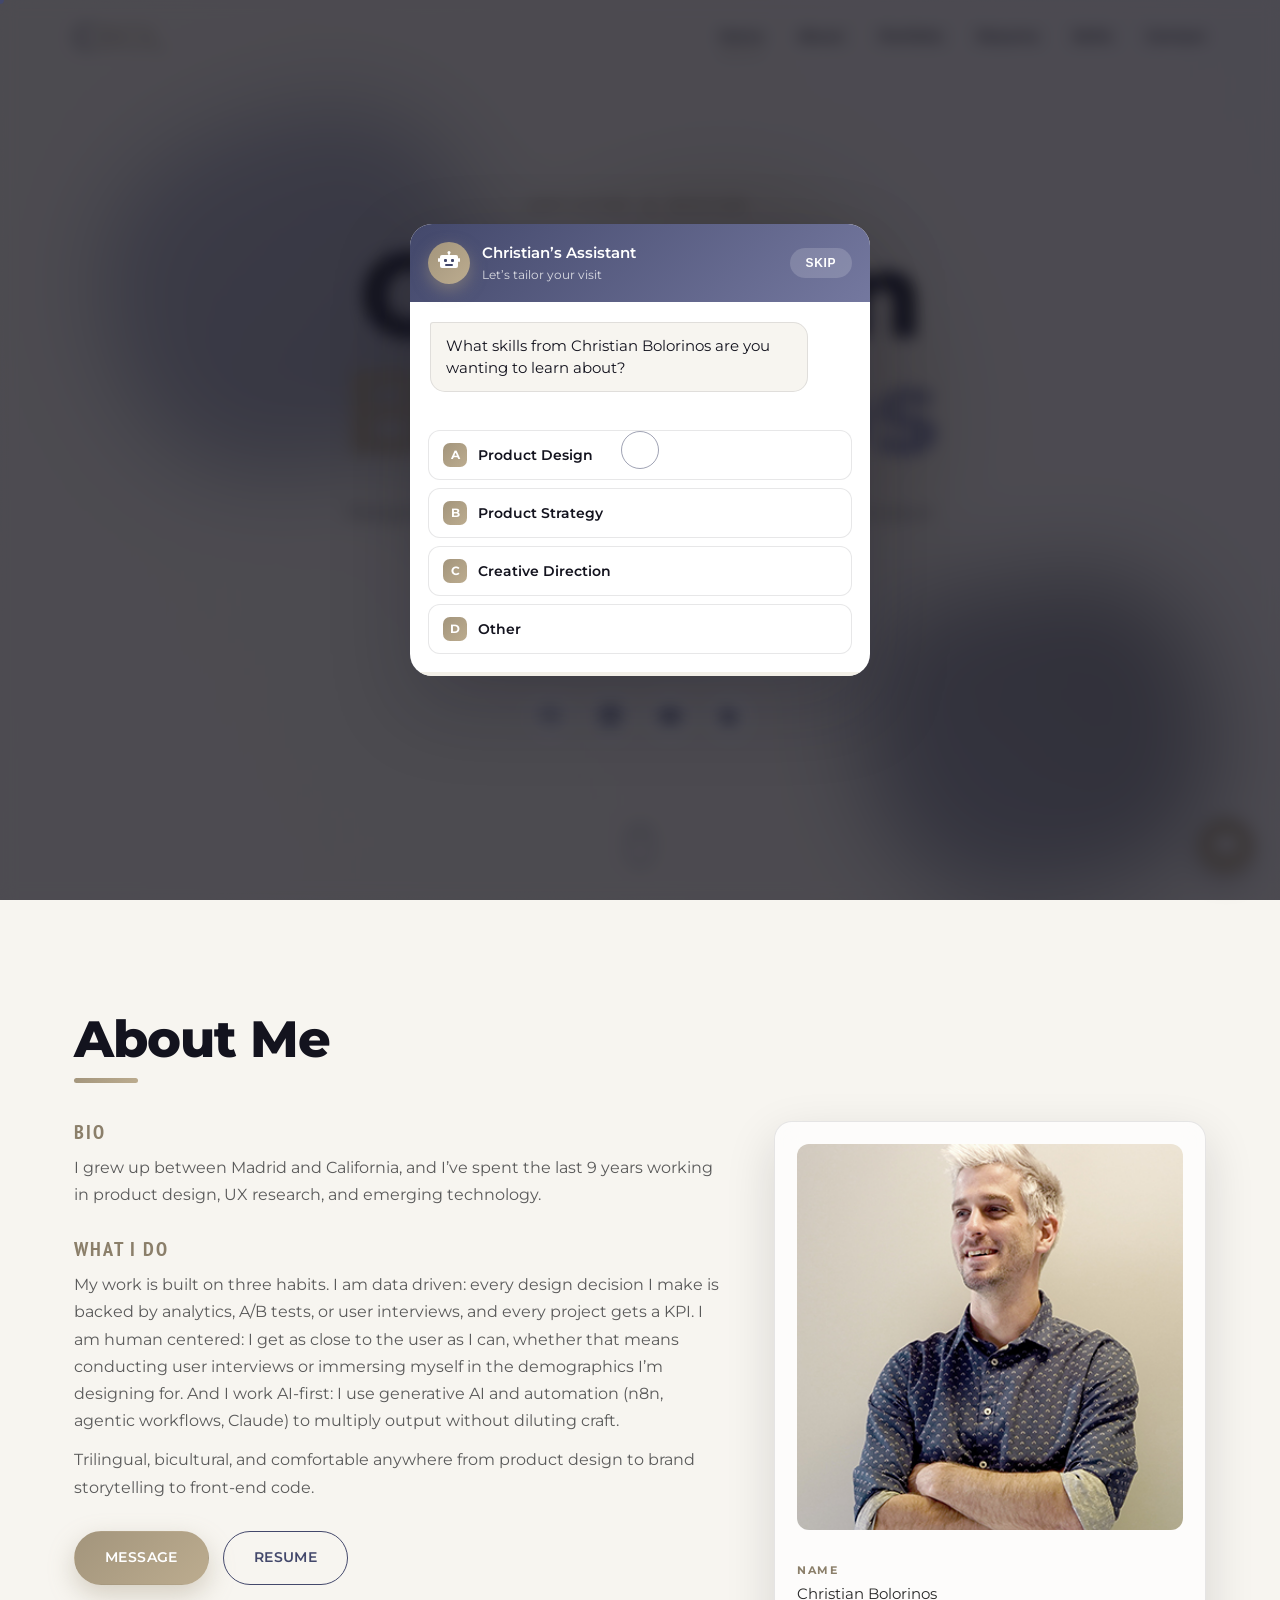
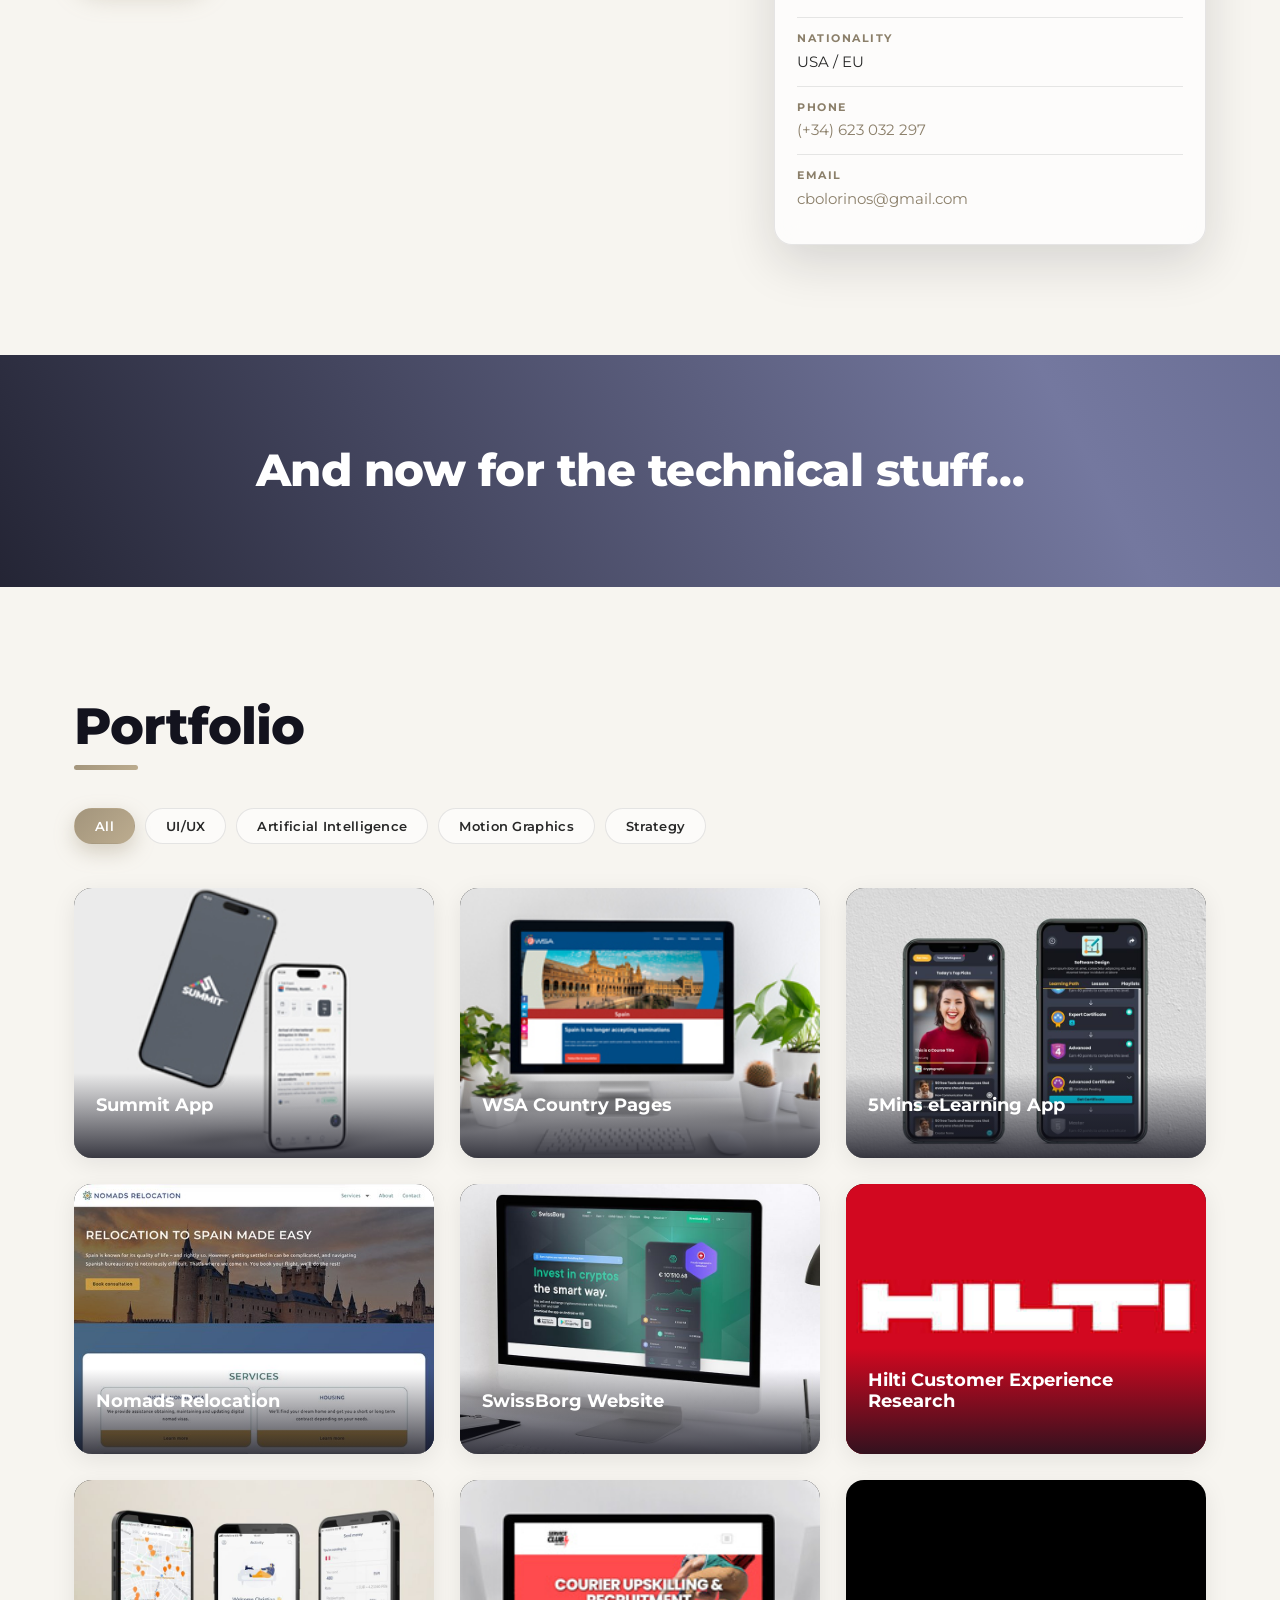
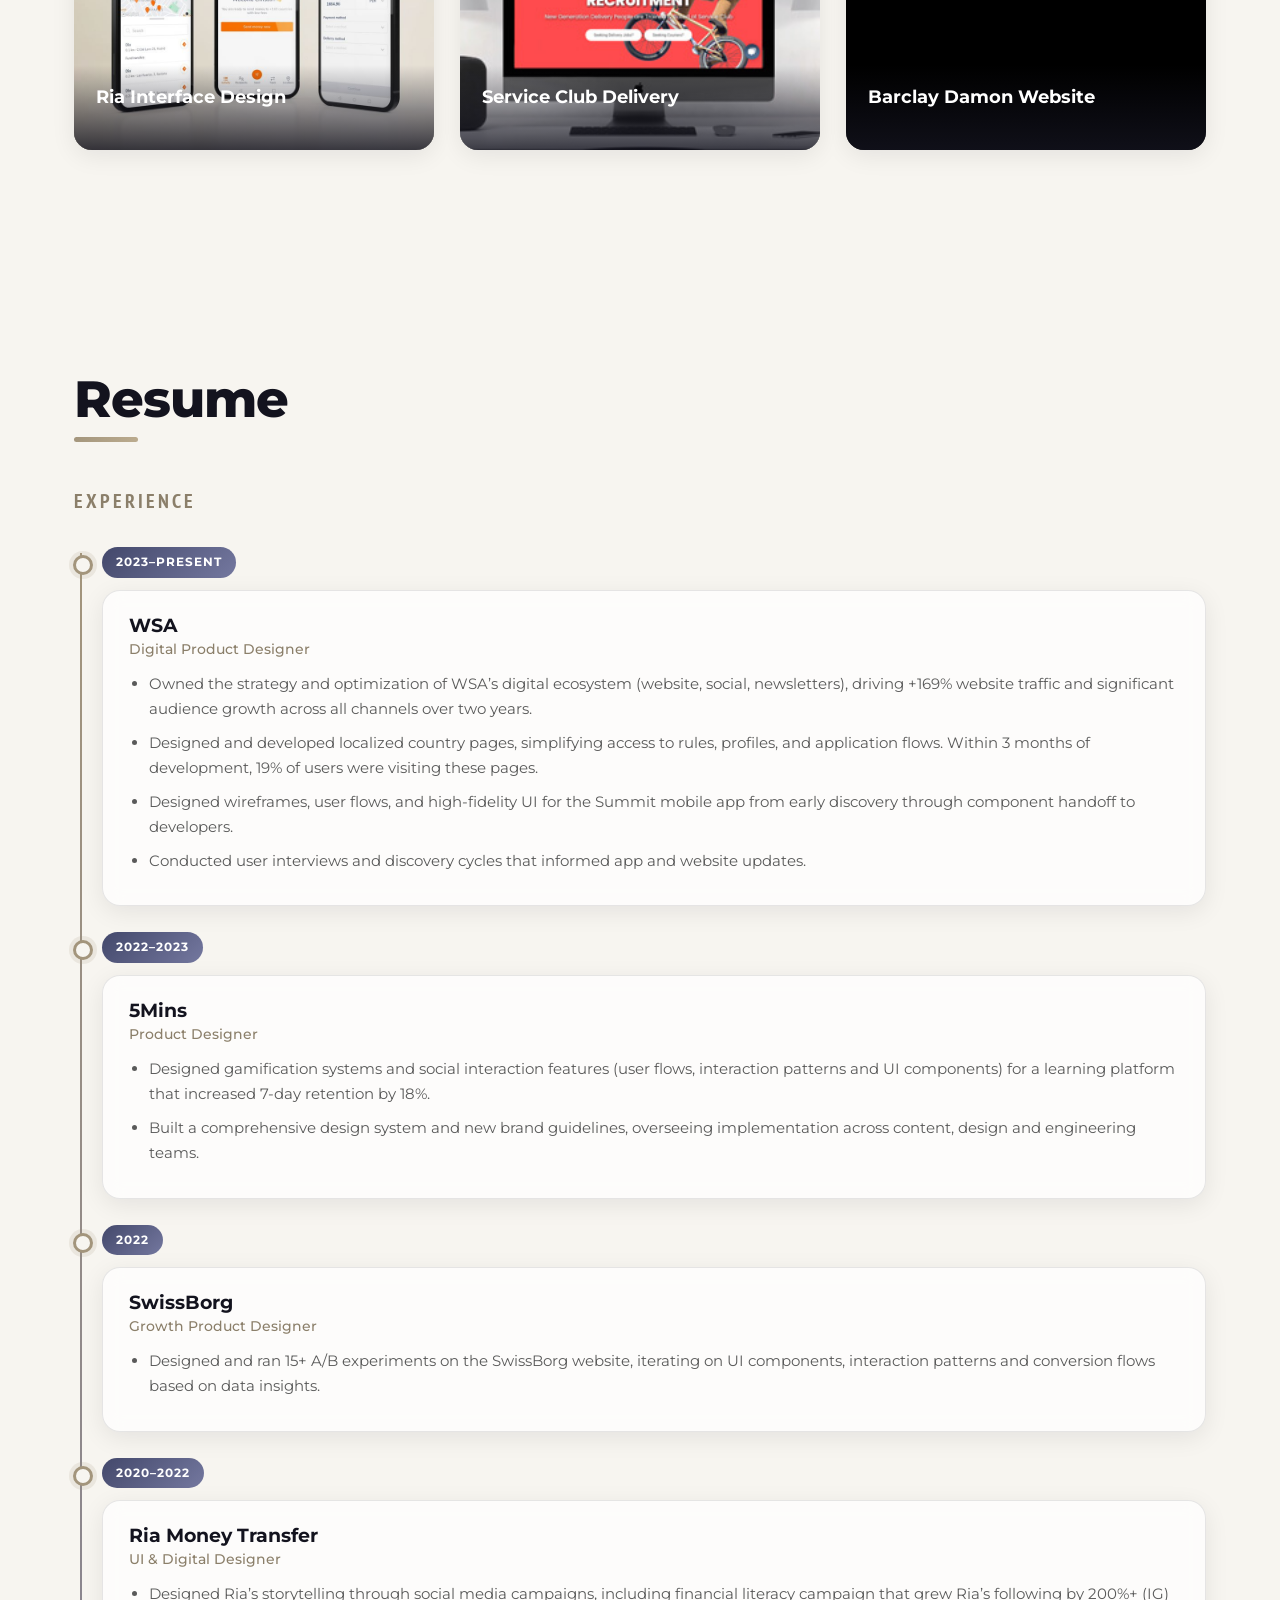
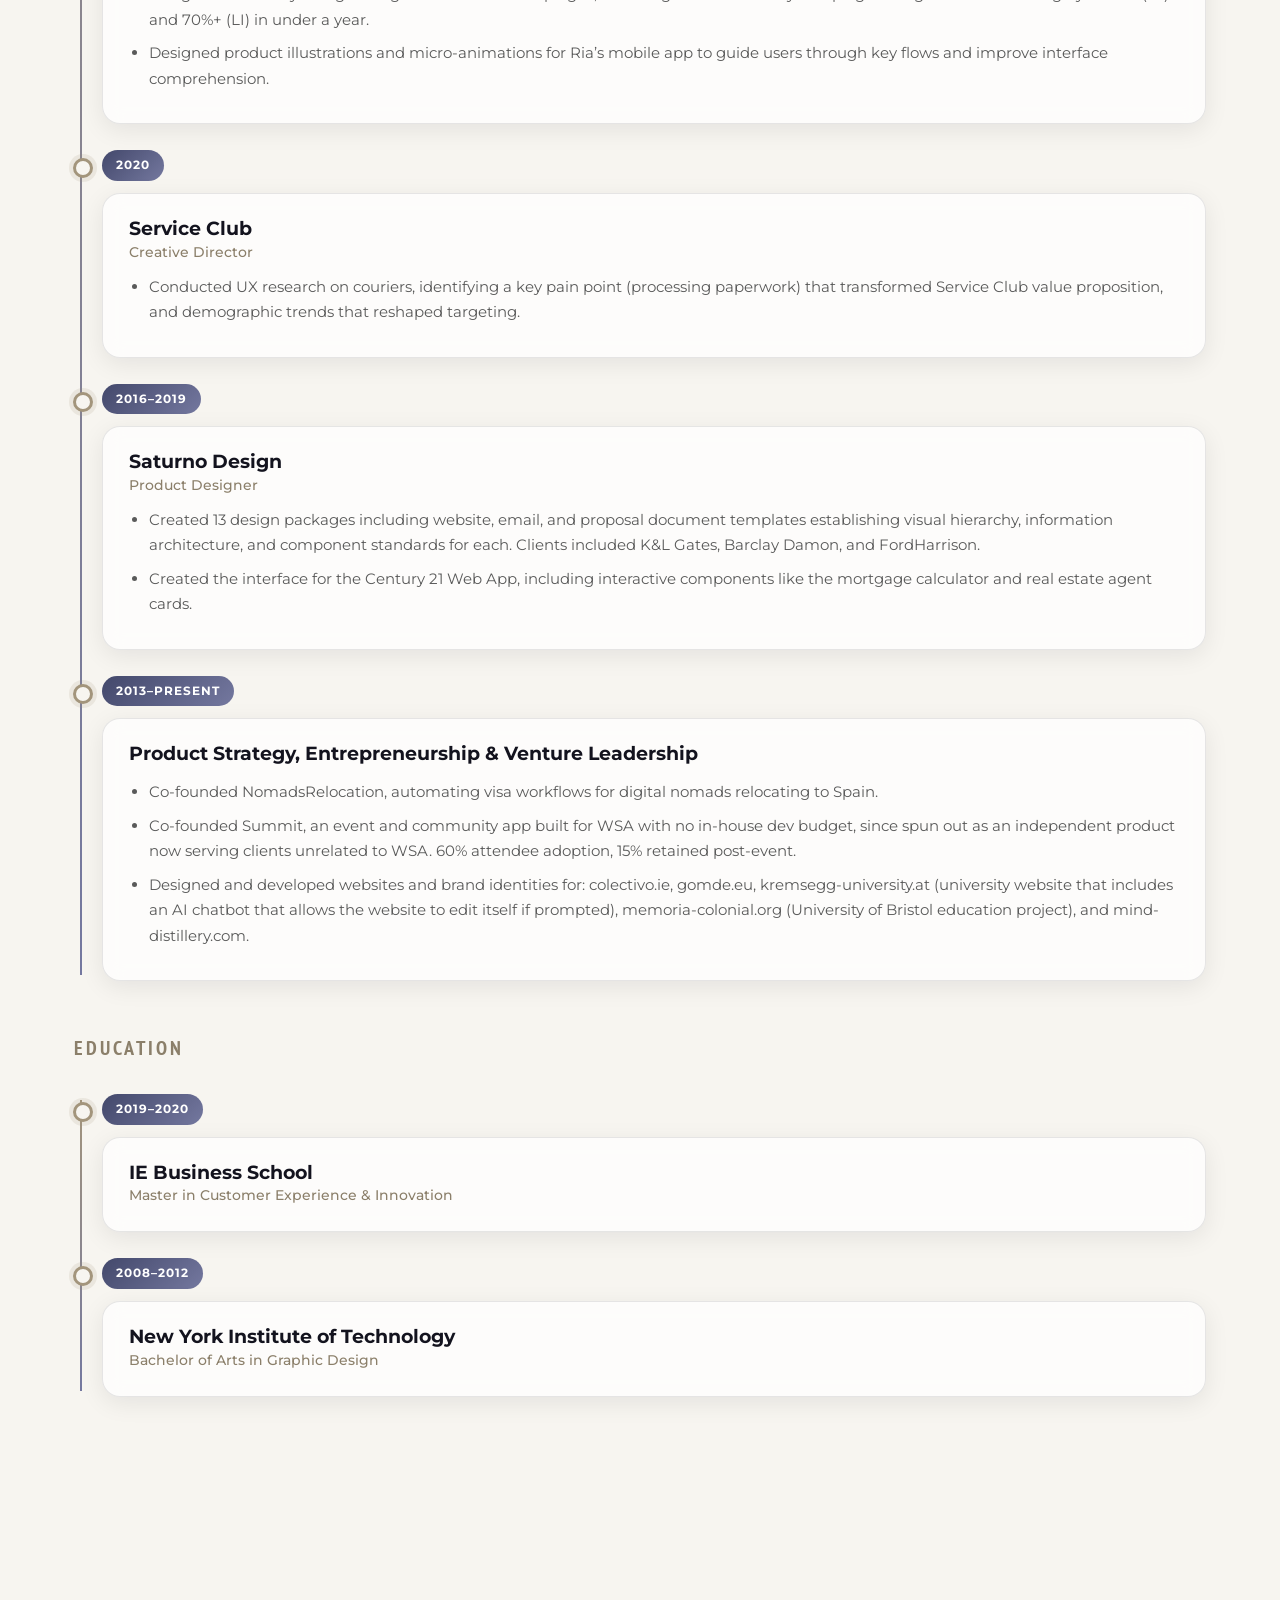
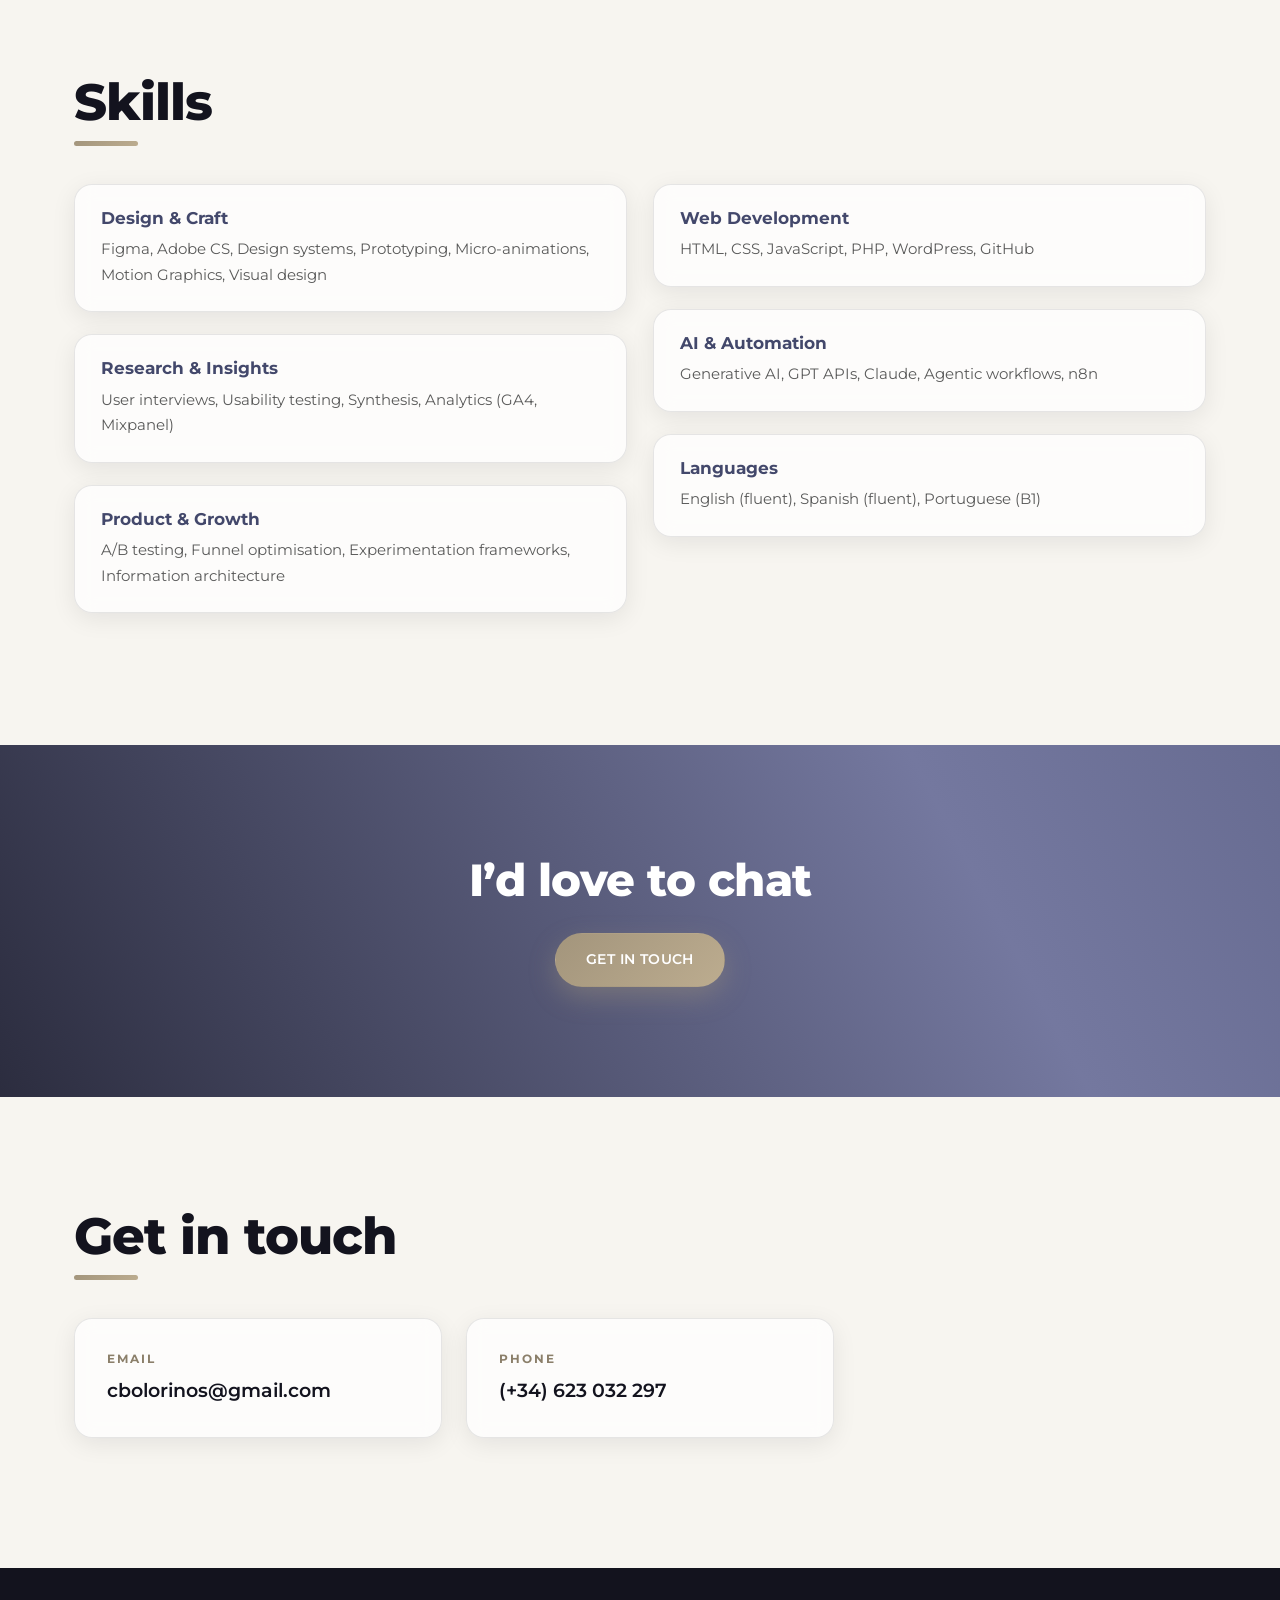
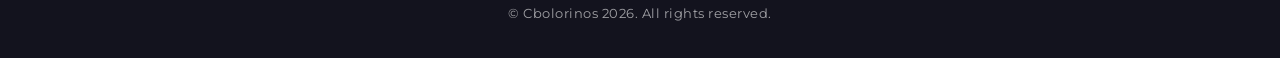
==== index.html @ 583da8e6 "Portfolio site: consolidated source" ====
<!DOCTYPE html>
<html lang="en">
<head>
	<meta charset="utf-8">
	<meta name="viewport" content="width=device-width, initial-scale=1.0">
	<title>Christian Bolorinos</title>
	<meta name="description" content="Christian Bolorinos | Designer, Developer, Communicator">
	<meta name="keywords" content="Christian Bolorinos, cbolorinos, web design, graphic design, branding, product design, UX research, designer, developer, portfolio">
	<meta name="author" content="Christian Bolorinos">
	<meta name="theme-color" content="#13131e">

	<!-- Open Graph -->
	<meta property="og:type" content="website" />
	<meta property="og:title" content="Christian Bolorinos | Designer, Developer, Communicator" />
	<meta property="og:description" content="Product Design, Web Design, Motion Graphics, Branding, Front End Web Development, UX Research" />
	<meta property="og:image" content="https://cbolorinos.com/assets/images/og-image.jpg" />
	<meta property="og:image:width" content="1200" />
	<meta property="og:image:height" content="630" />

	<link rel="icon" type="image/png" href="favicon.png">
	<link href="assets/images/ico/apple-touch-icon-144-precomposed.png" rel="apple-touch-icon" sizes="144x144" />

	<!-- Fonts -->
	<link rel="preconnect" href="https://fonts.googleapis.com">
	<link rel="preconnect" href="https://fonts.gstatic.com" crossorigin>
	<link href="https://fonts.googleapis.com/css2?family=Montserrat:wght@400;500;600;700;800&family=PT+Sans+Narrow:wght@400;700&display=swap" rel="stylesheet">

	<link rel="stylesheet" href="assets/css/style.css?v=6">
</head>
<body>

	<!-- Scroll progress -->
	<div class="scroll-progress" id="scrollProgress"><i></i></div>

	<!-- Onboarding chatbot -->
	<div class="onboarding" id="onboarding" role="dialog" aria-modal="true" aria-label="Personalize this site" aria-hidden="true">
		<div class="onboarding__overlay"></div>
		<div class="onboarding__card">
			<div class="onboarding__head">
				<span class="onboarding__avatar">
					<svg viewBox="0 0 24 24" fill="#fff"><g><rect x="11" y="1" width="2" height="3" rx="1"/><circle cx="12" cy="1.5" r="1.5"/></g><g><rect x="3" y="4" width="18" height="13" rx="2"/><rect x="7" y="8" width="3" height="3" rx="1" fill="#43486b"/><rect x="14" y="8" width="3" height="3" rx="1" fill="#43486b"/><rect x="8" y="13" width="8" height="2" rx="1" fill="#43486b"/><rect x="1" y="7" width="2" height="4" rx="1"/><rect x="21" y="7" width="2" height="4" rx="1"/></g></svg>
				</span>
				<div class="onboarding__title">
					<div class="name">Christian&rsquo;s Assistant</div>
					<div class="status">Let&rsquo;s tailor your visit</div>
				</div>
				<button class="onboarding__skip" id="obSkip">Skip</button>
			</div>
			<div class="onboarding__body" id="obBody"></div>
			<div class="onboarding__options" id="obOptions"></div>
			<div class="onboarding__progress"><i id="obProgress"></i></div>
		</div>
	</div>

	<!-- Preloader -->
	<div class="preloader" id="preloader">
		<div class="preloader__mark">
			<span>C</span><span>B</span>
		</div>
		<div class="preloader__bar"><i></i></div>
	</div>

	<!-- Custom cursor -->
	<div class="cursor" id="cursorDot"></div>
	<div class="cursor-ring" id="cursorRing"></div>

	<!-- Animated background -->
	<div class="bg-canvas" aria-hidden="true">
		<div class="bg-gradient"></div>
		<svg class="bg-svg" viewBox="0 0 1200 900" preserveAspectRatio="xMidYMid slice" xmlns="http://www.w3.org/2000/svg">
			<defs>
				<linearGradient id="blobA" x1="0" y1="0" x2="1" y2="1">
					<stop offset="0%" stop-color="#a3957c"/>
					<stop offset="100%" stop-color="#bcac8f"/>
				</linearGradient>
				<linearGradient id="blobB" x1="0" y1="0" x2="1" y2="1">
					<stop offset="0%" stop-color="#74789f"/>
					<stop offset="100%" stop-color="#43486b"/>
				</linearGradient>
				<linearGradient id="blobC" x1="0" y1="1" x2="1" y2="0">
					<stop offset="0%" stop-color="#43486b"/>
					<stop offset="100%" stop-color="#13131e"/>
				</linearGradient>
			</defs>
			<path class="blob blob--a" fill="url(#blobA)" d="M600 250 Q760 200 820 360 Q880 520 700 580 Q520 640 430 500 Q340 360 480 300 Q540 280 600 250Z"/>
			<path class="blob blob--b" fill="url(#blobB)" d="M300 180 Q430 140 470 280 Q510 420 360 460 Q210 500 170 360 Q130 220 300 180Z"/>
			<path class="blob blob--c" fill="url(#blobC)" d="M900 560 Q1030 520 1060 650 Q1090 780 950 810 Q810 840 780 700 Q750 560 900 560Z"/>
		</svg>
		<div class="bg-grain"></div>
	</div>

	<!-- Navigation -->
	<header class="nav" id="nav">
		<div class="nav__inner">
			<a class="nav__brand" href="#home" data-cursor="link">
				<img src="assets/images/logo.png" alt="Christian Bolorinos" />
			</a>
			<nav class="nav__menu" id="navMenu">
				<a href="#home">Home</a>
				<a href="#about">About</a>
				<a href="#works">Portfolio</a>
				<a href="#resume">Resume</a>
				<a href="#skills">Skills</a>
				<a href="#contact">Contact</a>
			</nav>
			<button class="nav__toggle" id="navToggle" aria-label="Menu"><span></span><span></span><span></span></button>
		</div>
	</header>

	<!-- Hero -->
	<section class="hero" id="home">
		<div class="hero__content">
			<p class="hero__eyebrow reveal">Artistry &amp; Design</p>
			<h1 class="hero__title">
				<span class="reveal-word">Christian</span>
				<span class="reveal-word hero__title--accent">Bolorinos</span>
			</h1>
			<p class="hero__lede reveal">Designer, developer &amp; communicator working across product design, UX research and emerging technology.</p>
			<div class="hero__actions reveal">
				<a class="btn btn--solid magnetic" href="#contact" data-cursor="link">Get in Touch</a>
				<a class="btn btn--ghost magnetic" href="#works" data-cursor="link">View Work</a>
			</div>
			<div class="hero__social reveal">
				<a href="https://github.com/cbolorinos" target="_blank" rel="noopener" aria-label="GitHub" data-cursor="link">
					<svg viewBox="0 0 24 24"><path d="M12 .5A11.5 11.5 0 0 0 .5 12a11.5 11.5 0 0 0 7.86 10.92c.58.1.79-.25.79-.56v-2c-3.2.7-3.88-1.37-3.88-1.37-.53-1.34-1.29-1.7-1.29-1.7-1.05-.72.08-.7.08-.7 1.16.08 1.77 1.2 1.77 1.2 1.03 1.77 2.7 1.26 3.36.96.1-.75.4-1.26.73-1.55-2.55-.29-5.24-1.28-5.24-5.69 0-1.26.45-2.29 1.19-3.1-.12-.29-.52-1.46.11-3.05 0 0 .97-.31 3.18 1.18a11 11 0 0 1 5.8 0c2.2-1.49 3.17-1.18 3.17-1.18.63 1.59.23 2.76.11 3.05.74.81 1.19 1.84 1.19 3.1 0 4.42-2.69 5.39-5.25 5.68.41.36.78 1.06.78 2.14v3.17c0 .31.21.67.8.56A11.5 11.5 0 0 0 23.5 12 11.5 11.5 0 0 0 12 .5Z"/></svg>
				</a>
				<a href="https://www.linkedin.com/in/cbolorinos" target="_blank" rel="noopener" aria-label="LinkedIn" data-cursor="link">
					<svg viewBox="0 0 24 24"><path d="M20.45 20.45h-3.56v-5.57c0-1.33-.02-3.04-1.85-3.04-1.85 0-2.14 1.45-2.14 2.94v5.67H9.34V9h3.42v1.56h.05c.48-.9 1.64-1.85 3.37-1.85 3.6 0 4.27 2.37 4.27 5.46v6.28ZM5.34 7.43a2.07 2.07 0 1 1 0-4.14 2.07 2.07 0 0 1 0 4.14ZM7.12 20.45H3.56V9h3.56v11.45ZM22.22 0H1.77C.79 0 0 .77 0 1.72v20.56C0 23.23.79 24 1.77 24h20.45c.98 0 1.78-.77 1.78-1.72V1.72C24 .77 23.2 0 22.22 0Z"/></svg>
				</a>
				<a href="https://www.youtube.com/channel/UCd4cGajNSF9gu_LUiXeT7wA" target="_blank" rel="noopener" aria-label="YouTube" data-cursor="link">
					<svg viewBox="0 0 24 24"><path d="M23.5 6.2a3 3 0 0 0-2.1-2.1C19.5 3.5 12 3.5 12 3.5s-7.5 0-9.4.6A3 3 0 0 0 .5 6.2 31.3 31.3 0 0 0 0 12a31.3 31.3 0 0 0 .5 5.8 3 3 0 0 0 2.1 2.1c1.9.6 9.4.6 9.4.6s7.5 0 9.4-.6a3 3 0 0 0 2.1-2.1A31.3 31.3 0 0 0 24 12a31.3 31.3 0 0 0-.5-5.8ZM9.6 15.6V8.4l6.2 3.6-6.2 3.6Z"/></svg>
				</a>
				<a href="https://angel.co/cbolorinos" target="_blank" rel="noopener" aria-label="AngelList" data-cursor="link">
					<svg viewBox="0 0 24 24"><path d="M15.6 8.5c.3-1 .8-2.9 1.7-2.9.6 0 .9.5.9 1.2 0 1.4-1.3 4-2.6 6.9l-1.9-.4c.9-1.9 1.6-3.7 1.9-4.8Zm-6.9-.1c-.9-2.6-1.4-4-2.3-4-.6 0-1 .5-1 1.2 0 1 .9 3.2 1.8 5.5l1.5.4c-.4-1.2-.7-2.2 0-3.5Zm11 5.7c-.7 0-1.4.2-1.9.5.6-1.4 1.2-2.8 1.2-4.2 0-1.8-1.1-2.9-2.5-2.9-1.5 0-2.4 1.2-3 2.8-.6-1.7-1-3-1-4.4C12.5 2.9 11.7 2 10.5 2 9.4 2 8.7 2.8 8.7 4c-.6-1.3-1.2-2.2-2.4-2.2C4.9 1.8 4 2.9 4 4.4c0 1.5.7 3.6 1.6 5.9-.7-.2-1.3-.3-1.9-.3C1.6 10 0 11.1 0 13c0 2.3 1.8 4.9 4.6 6.6C7 21.2 9.6 22 12 22c5.2 0 9.3-3.4 9.3-6.6 0-.9-.5-1.4-1.6-1.3Z"/></svg>
				</a>
			</div>
		</div>
		<a class="hero__scroll" href="#about" aria-label="Scroll down"><span class="mouse"><span class="wheel"></span></span></a>
	</section>

	<!-- About -->
	<section class="section about" id="about">
		<div class="container">
			<h2 class="section-title reveal">About Me</h2>
			<div class="about__grid">
				<div class="about__text">
					<div class="about__block">
						<h3>Bio</h3>
						<p id="aboutBio">I grew up between Madrid and California, and I&rsquo;ve spent the last 9 years working in product design, UX research, and emerging technology.</p>
					</div>
					<div class="about__block">
						<h3>What I Do</h3>
						<p id="aboutWhatIDo">My work is built on three habits. I am data driven: every design decision I make is backed by analytics, A/B tests, or user interviews, and every project gets a KPI. I am human centered: I get as close to the user as I can, whether that means conducting user interviews or immersing myself in the demographics I&rsquo;m designing for. And I work AI-first: I use generative AI and automation (n8n, agentic workflows, Claude) to multiply output without diluting craft.</p>
						<p id="aboutClose">Trilingual, bicultural, and comfortable anywhere from product design to brand storytelling to front-end code.</p>
					</div>
					<div class="about__actions reveal">
						<a class="btn btn--solid magnetic" href="#contact" data-cursor="link">Message</a>
						<a class="btn btn--ghost magnetic" href="resume_cbolorinos.pdf" target="_blank" rel="noopener" data-cursor="link">Resume</a>
					</div>
				</div>
				<aside class="about__card reveal">
					<div class="about__photo"><img src="assets/images/myphoto.jpg" alt="Christian Bolorinos" loading="lazy" /></div>
					<ul class="about__facts">
						<li><span>Name</span> Christian Bolorinos</li>
						<li><span>Nationality</span> USA / EU</li>
						<li><span>Phone</span> <a href="tel:+34623032297">(+34) 623 032 297</a></li>
						<li><span>Email</span> <a href="mailto:cbolorinos@gmail.com">cbolorinos@gmail.com</a></li>
					</ul>
				</aside>
			</div>
		</div>
	</section>

	<!-- Facts divider -->
	<section class="divider divider--facts">
		<div class="container">
			<h2 class="reveal">And now for the technical stuff&hellip;</h2>
		</div>
	</section>

	<!-- Portfolio -->
	<section class="section works" id="works">
		<div class="container">
			<h2 class="section-title reveal">Portfolio</h2>
			<div class="filter reveal" id="filter">
				<button class="filter__btn is-active" data-group="all">All</button>
				<button class="filter__btn" data-group="web">UI/UX</button>
				<button class="filter__btn" data-group="ai">Artificial Intelligence</button>
				<button class="filter__btn" data-group="video">Motion Graphics</button>
				<button class="filter__btn" data-group="ux">Strategy</button>
			</div>
			<div class="grid" id="grid">

				<article class="card" data-groups='["all","ai","ux"]' data-modal="summit">
					<div class="card__media"><img src="assets/images/works/summit_thumb.jpg" alt="Summit App" loading="lazy" /></div>
					<div class="card__body"><h3>Summit App</h3><span class="card__go">View case study</span></div>
				</article>

				<article class="card" data-groups='["all","web","ux"]' data-modal="wsa">
					<div class="card__media"><img src="assets/images/works/wsa_thumb.jpg" alt="WSA Country Pages" loading="lazy" /></div>
					<div class="card__body"><h3>WSA Country Pages</h3><span class="card__go">View case study</span></div>
				</article>

				<article class="card" data-groups='["ux","ai","web"]' data-modal="m5mins">
					<div class="card__media"><img src="assets/images/works/5mins_thumb.jpg" alt="5Mins eLearning App" loading="lazy" /></div>
					<div class="card__body"><h3>5Mins eLearning App</h3><span class="card__go">View case study</span></div>
				</article>

				<article class="card" data-groups='["all","web","ai"]' data-modal="nomads">
					<div class="card__media"><img src="assets/images/works/nomads_thumb.jpg" alt="Nomads Relocation" loading="lazy" /></div>
					<div class="card__body"><h3>Nomads Relocation</h3><span class="card__go">View case study</span></div>
				</article>

				<article class="card" data-groups='["all","web"]' data-modal="swissborg">
					<div class="card__media"><img src="assets/images/works/swissborg_thumb.jpg" alt="SwissBorg Website" loading="lazy" /></div>
					<div class="card__body"><h3>SwissBorg Website</h3><span class="card__go">View case study</span></div>
				</article>

				<article class="card" data-groups='["all","ux"]' data-modal="hilti">
					<div class="card__media"><img src="assets/images/works/hilti_thumb.jpg" alt="Hilti Customer Experience Research" loading="lazy" /></div>
					<div class="card__body"><h3>Hilti Customer Experience Research</h3><span class="card__go">View case study</span></div>
				</article>

				<article class="card" data-groups='["ux","web"]' data-modal="riaUI">
					<div class="card__media"><img src="assets/images/works/riaUI_thumb.jpg" alt="Ria Interface Design" loading="lazy" /></div>
					<div class="card__body"><h3>Ria Interface Design</h3><span class="card__go">View case study</span></div>
				</article>

				<article class="card card--conditional is-hidden" data-groups='["all","web","video"]' data-reveal-skill="strategy,creative" data-reveal-sector="fintech" data-reveal-kw="branding" data-modal="ria">
					<div class="card__media"><video muted loop autoplay playsinline preload="metadata"><source src="assets/images/works/ria_thumb.mp4" type="video/mp4"></video></div>
					<div class="card__body"><h3>Ria Money Transfer Corporate Communications</h3><span class="card__go">View case study</span></div>
				</article>

				<article class="card" data-groups='["all","web","ux"]' data-modal="serviceclub">
					<div class="card__media"><img src="assets/images/works/serviceclubthumb.jpg" alt="Service Club Delivery" loading="lazy" /></div>
					<div class="card__body"><h3>Service Club Delivery</h3><span class="card__go">View case study</span></div>
				</article>

				<article class="card card--conditional is-hidden" data-groups='["all","video","ai"]' data-reveal-skill="creative,automation" data-reveal-sector="delivery" data-reveal-kw="surfers" data-reveal-filter="ai" data-modal="serviceclubai">
					<div class="card__media"><video muted loop autoplay playsinline preload="metadata"><source src="assets/images/works/serviceclub_thumb.mp4" type="video/mp4"></video></div>
					<div class="card__body"><h3>Service Club Social Media</h3><span class="card__go">View case study</span></div>
				</article>

				<article class="card card--conditional is-hidden" data-groups='["all","web","ai","ux"]' data-reveal-skill="strategy,automation" data-reveal-sector="wellness" data-reveal-kw="wellness" data-modal="gomde">
					<div class="card__media"><img src="assets/images/works/gomde_thumb.jpg" alt="Gomde EU Website" loading="lazy" /></div>
					<div class="card__body"><h3>Gomde EU Website</h3><span class="card__go">View case study</span></div>
				</article>

				<article class="card" data-groups='["all","video","web"]' data-modal="holiday">
					<div class="card__media"><video muted loop autoplay playsinline preload="metadata"><source src="assets/images/works/barclay_thumb.mp4" type="video/mp4"></video></div>
					<div class="card__body"><h3>Barclay Damon Website</h3><span class="card__go">View case study</span></div>
				</article>

				<article class="card card--conditional is-hidden" data-groups='["all","ai","web"]' data-reveal-skill="design,automation" data-reveal-sector="learning,wellness" data-reveal-kw="kremsegg" data-reveal-filter="ai" data-modal="kremsegg">
					<div class="card__media"><img src="assets/images/works/kremsegg_thumb.jpg" alt="Kremsegg University" loading="lazy" /></div>
					<div class="card__body"><h3>Kremsegg University</h3><span class="card__go">View case study</span></div>
				</article>

				<article class="card card--conditional is-hidden" data-groups='["all","video","web"]' data-reveal-skill="creative" data-reveal-sector="events" data-reveal-kw="branding" data-modal="gcbranding">
					<div class="card__media"><video muted loop autoplay playsinline preload="metadata"><source src="assets/images/works/branding_thumb.mp4" type="video/mp4"></video></div>
					<div class="card__body"><h3>WSA Global Congress Branding</h3><span class="card__go">View case study</span></div>
				</article>

			</div>
		</div>
	</section>

	<!-- Resume -->
	<section class="section resume" id="resume">
		<div class="container">
			<h2 class="section-title reveal">Resume</h2>

			<h3 class="resume__subtitle reveal">Experience</h3>
			<div class="timeline">
				<div class="tl reveal" data-entry="wsa">
					<span class="tl__date">2023&ndash;Present</span>
					<div class="tl__panel">
						<h4>WSA <small>Digital Product Designer</small></h4>
						<ul>
							<li data-bullet="wsa-1" data-bullet-tags="default,strategy,research,events">Owned the strategy and optimization of WSA&rsquo;s digital ecosystem (website, social, newsletters), driving +169% website traffic and significant audience growth across all channels over two years.</li>
							<li data-bullet="wsa-2" data-bullet-tags="default,design,research,events">Designed and developed localized country pages, simplifying access to rules, profiles, and application flows. Within 3 months of development, 19% of users were visiting these pages.</li>
							<li data-bullet="wsa-3" data-bullet-tags="default,design,events">Designed wireframes, user flows, and high-fidelity UI for the Summit mobile app from early discovery through component handoff to developers.</li>
							<li data-bullet="wsa-4" data-bullet-tags="strategy,creative,events">Introduced personalized regional newsletters through segmentation of a 20K-subscriber newsletter audience, boosting open rates by 38%.</li>
							<li data-bullet="wsa-5" data-bullet-tags="default,strategy,research">Conducted user interviews and discovery cycles that informed app and website updates.</li>
							<li data-bullet="wsa-6" data-bullet-tags="automation,learning,events">Created chatbots for WSA events trained on data of the sessions, workshops, locations, speakers, winners, attendees, sponsors and visa info to help attendees navigate the event.</li>
						</ul>
					</div>
				</div>
				<div class="tl reveal" data-entry="fivemins">
					<span class="tl__date">2022&ndash;2023</span>
					<div class="tl__panel">
						<h4>5Mins <small>Product Designer</small></h4>
						<ul>
							<li data-bullet="fivemins-1" data-bullet-tags="default,design,research,learning">Designed gamification systems and social interaction features (user flows, interaction patterns and UI components) for a learning platform that increased 7-day retention by 18%.</li>
							<li data-bullet="fivemins-2" data-bullet-tags="default,design,creative">Built a comprehensive design system and new brand guidelines, overseeing implementation across content, design and engineering teams.</li>
						</ul>
					</div>
				</div>
				<div class="tl reveal" data-entry="swissborg">
					<span class="tl__date">2022</span>
					<div class="tl__panel">
						<h4>SwissBorg <small>Growth Product Designer</small></h4>
						<ul>
							<li data-bullet="swissborg-1" data-bullet-tags="default,design,strategy,research,fintech">Designed and ran 15+ A/B experiments on the SwissBorg website, iterating on UI components, interaction patterns and conversion flows based on data insights.</li>
							<li data-bullet="swissborg-2" data-bullet-tags="strategy,creative,fintech">Designed and ran experiments via social campaigns to identify high-converting services, contributing to 25% lower acquisition costs for prioritized offerings.</li>
							<li data-bullet="swissborg-3" data-bullet-tags="design,fintech,wellness">Created an ESG monitoring interface for cryptocurrencies, helping users make investments that were better aligned with their values.</li>
						</ul>
					</div>
				</div>
				<div class="tl reveal" data-entry="ria">
					<span class="tl__date">2020&ndash;2022</span>
					<div class="tl__panel">
						<h4>Ria Money Transfer <small>UI &amp; Digital Designer</small></h4>
						<ul>
							<li data-bullet="ria-1" data-bullet-tags="default,creative,fintech">Designed Ria&rsquo;s storytelling through social media campaigns, including financial literacy campaign that grew Ria&rsquo;s following by 200%+ (IG) and 70%+ (LI) in under a year.</li>
							<li data-bullet="ria-2" data-bullet-tags="strategy,creative,fintech">Collaborated with HR and Product Marketing to craft a new employer brand identity positioning Ria as a FinTech leader; defined KPIs monitored through LinkedIn interaction data.</li>
							<li data-bullet="ria-3" data-bullet-tags="default,design,fintech">Designed product illustrations and micro-animations for Ria&rsquo;s mobile app to guide users through key flows and improve interface comprehension.</li>
							<li data-bullet="ria-4" data-bullet-tags="creative,fintech">Unified brand guidelines and created a DAM system used across developer, designer, comms, marketing, and brick-and-mortar teams.</li>
						</ul>
					</div>
				</div>
				<div class="tl reveal" data-entry="serviceclub">
					<span class="tl__date">2020</span>
					<div class="tl__panel">
						<h4>Service Club <small>Creative Director</small></h4>
						<ul>
							<li data-bullet="serviceclub-1" data-bullet-tags="default,strategy,research">Conducted UX research on couriers, identifying a key pain point (processing paperwork) that transformed Service Club value proposition, and demographic trends that reshaped targeting.</li>
							<li data-bullet="serviceclub-2" data-bullet-tags="creative">Supervised social media campaigns designed to get couriers into the system, increasing Instagram following by 400% and LinkedIn by 75%, and growing the number of couriers in the system by 600%.</li>
							<li data-bullet="serviceclub-3" data-bullet-tags="strategy,learning">Created courses on Service Club Academy that helped navigate Spanish work visas, helping turn the couriers&rsquo; biggest blocker into the product&rsquo;s main acquisition channel.</li>
						</ul>
					</div>
				</div>
				<div class="tl reveal" data-entry="saturno">
					<span class="tl__date">2016&ndash;2019</span>
					<div class="tl__panel">
						<h4>Saturno Design <small>Product Designer</small></h4>
						<ul>
							<li data-bullet="saturno-1" data-bullet-tags="creative">Established and oversaw implementation of new Saturno brand guidelines.</li>
							<li data-bullet="saturno-2" data-bullet-tags="default,design,creative">Created 13 design packages including website, email, and proposal document templates establishing visual hierarchy, information architecture, and component standards for each. Clients included K&amp;L Gates, Barclay Damon, and FordHarrison.</li>
							<li data-bullet="saturno-3" data-bullet-tags="default,design">Created the interface for the Century 21 Web App, including interactive components like the mortgage calculator and real estate agent cards.</li>
							<li data-bullet="saturno-4" data-bullet-tags="creative">Introduced video hero banners and promo videos into Saturno&rsquo;s design package.</li>
							<li data-bullet="saturno-5" data-bullet-tags="creative">Created a marketing campaign for LensBaby, reframing their products as videography tools to enter a new and growing market.</li>
						</ul>
					</div>
				</div>
				<div class="tl reveal" data-entry="ventures">
					<span class="tl__date">2013&ndash;Present</span>
					<div class="tl__panel">
						<h4>Product Strategy, Entrepreneurship &amp; Venture Leadership</h4>
						<ul>
							<li data-bullet="ventures-1" data-bullet-tags="default,strategy,automation">Co-founded NomadsRelocation, automating visa workflows for digital nomads relocating to Spain.</li>
							<li data-bullet="ventures-2" data-bullet-tags="default,strategy,research,events">Co-founded Summit, an event and community app built for WSA with no in-house dev budget, since spun out as an independent product now serving clients unrelated to WSA. 60% attendee adoption, 15% retained post-event.</li>
							<li data-bullet="ventures-3" data-bullet-tags="strategy,creative">Co-founded Yaupon Rose, building website and brand, growing Instagram from 0 to 1,200 followers and scaling the team from 3 to 15.</li>
							<li data-bullet="ventures-4" data-bullet-tags="default,design,learning,wellness">Designed and developed websites and brand identities for: colectivo.ie, gomde.eu, kremsegg-university.at (university website that includes an AI chatbot that allows the website to edit itself if prompted), memoria-colonial.org (University of Bristol education project), and mind-distillery.com.</li>
							<li data-bullet="ventures-5" data-bullet-tags="strategy,creative">Conducted UX research for Hilti, analysing 4,000+ customer emails, 200 surveys and 20 in-depth interviews to trace churn among lower-income customers to cost-structure confusion rather than product quality; proposed a rent-vs-buy value calculator to address it.</li>
							<li data-bullet="ventures-6" data-bullet-tags="design,strategy,automation,learning">Created an educational quiz chatbot for IE Business School&rsquo;s Macroeconomics course.</li>
							<li data-bullet="ventures-7" data-bullet-tags="creative,learning">Assisted in the creation of Econ Policy 101, an educational game marketed as bonus material for an Economics course on Coursera.</li>
							<li data-bullet="ventures-8" data-bullet-tags="creative,automation">Created a generative AI social media campaign of &ldquo;super couriers&rdquo; doing stunts on surfboards, snowboards, horses, etc. for Service Club. Videos achieved 150% higher clickthrough rate than Service Club&rsquo;s average of that year.</li>
						</ul>
					</div>
				</div>
			</div>

			<h3 class="resume__subtitle reveal">Education</h3>
			<div class="timeline">
				<div class="tl reveal">
					<span class="tl__date">2019&ndash;2020</span>
					<div class="tl__panel">
						<h4>IE Business School <small>Master in Customer Experience &amp; Innovation</small></h4>
					</div>
				</div>
				<div class="tl reveal">
					<span class="tl__date">2008&ndash;2012</span>
					<div class="tl__panel">
						<h4>New York Institute of Technology <small>Bachelor of Arts in Graphic Design</small></h4>
					</div>
				</div>
			</div>
		</div>
	</section>

	<!-- Skills -->
	<section class="section skills" id="skills">
		<div class="container">
			<h2 class="section-title reveal">Skills</h2>
			<div class="skills__grid">
				<div class="skills__col reveal">
					<div class="skills__item"><h4>Design &amp; Craft</h4><p>Figma, Adobe CS, Design systems, Prototyping, Micro-animations, Motion Graphics, Visual design</p></div>
					<div class="skills__item"><h4>Research &amp; Insights</h4><p>User interviews, Usability testing, Synthesis, Analytics (GA4, Mixpanel)</p></div>
					<div class="skills__item"><h4>Product &amp; Growth</h4><p>A/B testing, Funnel optimisation, Experimentation frameworks, Information architecture</p></div>
				</div>
				<div class="skills__col reveal">
					<div class="skills__item"><h4>Web Development</h4><p>HTML, CSS, JavaScript, PHP, WordPress, GitHub</p></div>
					<div class="skills__item"><h4>AI &amp; Automation</h4><p>Generative AI, GPT APIs, Claude, Agentic workflows, n8n</p></div>
					<div class="skills__item"><h4>Languages</h4><p>English (fluent), Spanish (fluent), Portuguese (B1)</p></div>
				</div>
			</div>
		</div>
	</section>

	<!-- Hire CTA -->
	<section class="divider divider--hire">
		<div class="container">
			<h2 class="reveal">I&rsquo;d love to chat</h2>
			<a class="btn btn--solid magnetic reveal" href="#contact" data-cursor="link">Get in Touch</a>
		</div>
	</section>

	<!-- Contact -->
	<section class="section contact" id="contact">
		<div class="container">
			<h2 class="section-title reveal">Get in touch</h2>
			<div class="contact__cards">
				<a class="contact__card reveal magnetic" href="mailto:cbolorinos@gmail.com" data-cursor="link">
					<span class="contact__label">Email</span>
					<span class="contact__value">cbolorinos@gmail.com</span>
				</a>
				<a class="contact__card reveal magnetic" href="tel:+34623032297" data-cursor="link">
					<span class="contact__label">Phone</span>
					<span class="contact__value">(+34) 623 032 297</span>
				</a>
			</div>
		</div>
	</section>

	<footer class="footer">
		<div class="container">
			<p>&copy; Cbolorinos 2026. All rights reserved.</p>
		</div>
	</footer>

	<!-- Modals -->
	<div class="modal-root" id="modalRoot" aria-hidden="true">
		<div class="modal-overlay" id="modalOverlay"></div>
		<!-- Summit -->
		<div class="modal" data-modal-id="summit">
			<button class="modal__close" aria-label="Close">&times;</button>
			<div class="modal__scroll">
				<div class="modal__head"><h3>Summit App</h3></div>
				<div class="modal__body">
					<div class="cs-meta"><h5>Client: <a href="https://wsa-global.org/" target="_blank" rel="noopener">WSA</a> &rarr; independent product</h5><p class="cs-role">Role: Product Lead / Co-Founder</p></div>
					<div class="cs-chips"><span class="cs-chip">60% attendee adoption</span><span class="cs-chip">15% kept using it post-event</span><span class="cs-chip">Built with no in-house dev budget</span></div>
					<p class="cs-tldr"><strong>Post-event interviews kept surfacing the same three pains: unnavigable PDF calendars, inefficient networking, and a community that fragmented after every event. The Summit App fixed all three. Over 60% of attendees used it, and 15% kept using it after the event ended.</strong></p>
					<a href="https://apps.apple.com/us/app/summit-keep-the-fire-burning/id6759138130" target="_blank" rel="noopener"><img loading="lazy" src="assets/images/works/summit.jpg" alt="Summit App" /></a>
					<span class="cs-label">Context</span>
					<p>WSA is a UN-backed organization that gives awards to projects supporting the UN Sustainable Development Goals. Several times a year, they host regional and global events to celebrate award winners and provide valuable networking opportunities for attendees. I was in charge of the WSA website (there is another case study about that). To make the website more helpful, I often followed up with 5&ndash;10 people I had met at each event. I asked them what they were hoping to get out of the event and what could be improved.</p>
					<span class="cs-label">Problem</span>
					<p>In these interviews several recurring themes came up over and over again. One was that the calendar (a PDF sent through a WhatsApp group) was hard to navigate. Another was the inefficiency of the networking. A person working in agritech in Japan had very little to say to someone working in fintech in Chile. Also, the jumble of emails and LinkedIn connections attendees ended up with was often difficult to sort through and follow up on. The WSA community would come together for these events, but would mostly fragment again immediately afterwards.</p>
					<span class="cs-label">What I did</span>
					<p>My first impulse was to address these issues through the website. I built several MVPs, including an AI agent that had access to attendee and project data and suggested connections aligned with each user&rsquo;s goals. These solutions received mostly positive feedback but were clunky and often drowned out by other communication channels. I also evaluated several SaaS solutions. While many solved the calendar problem, none effectively improved networking or helped maintain community engagement after the event. I considered building a custom app, but WSA did not have an in-house mobile developer or the budget to hire one.</p>
					<p>It was around this time that I met Emeka through the WSA community. He had identified a similar need to keep the community connected between events and was willing to work for equity. After discussions with key stakeholders, Emeka and I began developing a solution together.</p>
					<img loading="lazy" src="assets/images/works/summit3.jpg" alt="Summit App screens" />
					<h3 class="cs-h3"><a href="https://apps.apple.com/us/app/summit-keep-the-fire-burning/id6759138130" target="_blank" rel="noopener">The Summit App</a></h3>
					<p>Explore it on the <a href="https://summitcommunity.app/" target="_blank" rel="noopener">Summit website</a> or download it on the <a href="https://apps.apple.com/us/app/summit-keep-the-fire-burning/id6759138130" target="_blank" rel="noopener">App Store</a>.</p>
					<p>The first iteration of the app focused solely on calendar functionality. It provided a clear schedule of all sessions, allowed users to sync events with their personal calendars (iCal, Outlook, or Google), view session locations via Google Maps or Apple Maps, and access speaker profiles and LinkedIn pages. The app was embedded within the website so that users who preferred not to download an app could still access the schedule. This successfully solved the calendar problem but did not yet address networking. However, it helped onboard users, which made later iterations easier to roll out.</p>
					<img loading="lazy" src="assets/images/works/summit2.jpg" alt="Summit App feed" />
					<p>The second iteration retained the calendar and introduced two new sections: Projects and Community Feed. The Projects section displayed profiles of all winning teams, their objectives, and their social links, allowing attendees to follow up after the event. The Community Feed functioned as a forum where participants could post what they were looking for (investors, employees, or partnerships) and discover others with similar goals. The app also allowed users to browse attendee profiles and identify who might be most relevant to connect with.</p>
					<p>The app also featured an AI agent in the bottom right corner that could provide information about winners, the agenda, and attendees. This agent supported networking during the event by suggesting people to connect with based on each user&rsquo;s expertise and objectives. It also helped attendees use their time more efficiently by recommending the most relevant sessions.</p>
					<span class="cs-label">Results</span>
					<div class="cs-callout"><div class="cs-num">60%<small>attendee adoption</small></div><p>After two events the data was clear: over 60% of attendees engaged with the app, and about 15% of those kept using it afterwards, implying real follow-ups.</p></div>
					<p>Summit has since spun out of WSA and now operates as an independent product, serving clients with no connection to the organisation it was originally built for &mdash; among them Gomde and Quinta del Sordo.</p>
					<div class="cs-cta"><p>Want to talk through this project?</p><a class="btn btn--solid" href="#contact" data-close>Get in touch</a></div>
				</div>
			</div>
		</div>

		<!-- WSA -->
		<div class="modal" data-modal-id="wsa">
			<button class="modal__close" aria-label="Close">&times;</button>
			<div class="modal__scroll">
				<div class="modal__head"><h3>WSA Country Pages</h3></div>
				<div class="modal__body">
					<div class="cs-meta"><h5>Client: <a href="https://wsa-global.org/" target="_blank" rel="noopener">WSA</a></h5><p class="cs-role">Role: Web Designer/Developer</p></div>
					<div class="cs-chips"><span class="cs-chip">19% of all users visited pages within 3 months</span><span class="cs-chip">Standardized application process</span></div>
					<p class="cs-tldr"><strong>Applicants had to track down their country&rsquo;s local expert just to learn how to apply. I designed and built dynamic country pages that centralized everything in one place. Within three months, 19% of all users were visiting them and application volume rose significantly.</strong></p>
					<img loading="lazy" src="assets/images/works/wsa-country-pages.jpg" alt="WSA country pages" />
					<span class="cs-label">Context</span>
					<p>WSA is a global initiative supporting digital projects aligned with the UN Sustainable Development Goals. Because any UN member state can participate, the organization operates through a distributed network of local coordinators who manage country-specific application processes and community engagement.</p>
					<span class="cs-label">Problem</span>
					<p>On the previous website, this created significant friction for applicants. Users had to manually find their country&rsquo;s local expert and contact them to understand the application process, which varied widely between regions. As a result, potential applicants often struggled to understand how to participate or how to engage with their local WSA community.</p>
					<span class="cs-label">What I did</span>
					<p>To address this, I designed and developed a system of <a href="https://wsa-global.org/country/spain/" target="_blank" rel="noopener">dynamic country pages</a> that centralized all local information in one place. Each page displayed the country-specific application process, linked directly to the correct submission database, and showcased local winners, youth ambassadors, national experts, and upcoming events. The pages followed a standard treatment to stay consistent and maintainable globally, but were also customizable by the local experts to reflect each country&rsquo;s process. This allowed users to quickly understand how to apply and provided clear entry points into their local WSA network.</p>
					<span class="cs-label">Results</span>
					<div class="cs-callout"><div class="cs-num">19%<small>of all site users</small></div><p>Within three months of launch, 19% of users were visiting the country pages. Application volume rose significantly, WSA&rsquo;s local presence strengthened, and users could move from discovery to application in a single flow.</p></div>
					<span class="cs-label">Beyond the country pages</span>
					<p>In addition to the country pages, I worked on improving regional engagement through WSA&rsquo;s newsletter. Using location data available in Brevo, I segmented WSA&rsquo;s 20,000-contact mailing list into five geographic regions. This allowed us to promote local events and highlight regionally relevant success stories, which led to improved engagement and higher open rates in subsequent campaigns.</p>
					<p>My role in these initiatives covered both design and development. I collaborated closely with WSA&rsquo;s community manager to understand the operational differences between countries and ensure that the system accurately reflected local processes while remaining maintainable at a global scale.</p>
					<p>I also produced an explainer video for WSA, creating motion graphics that helped communicate the organization&rsquo;s mission and participation model more clearly to new audiences.</p>
					<div class="cs-video"><iframe loading="lazy" src="https://www.youtube.com/embed/nbmtBuqB_74?si=GaRGnG8D2tSjoIf6" title="WSA explainer video" frameborder="0" allow="accelerometer; autoplay; clipboard-write; encrypted-media; gyroscope; picture-in-picture" allowfullscreen></iframe></div>
					<div class="cs-cta"><p>Want to talk through this project?</p><a class="btn btn--solid" href="#contact" data-close>Get in touch</a></div>
				</div>
			</div>
		</div>

		<!-- Ria UI -->
		<div class="modal" data-modal-id="riaUI">
			<button class="modal__close" aria-label="Close">&times;</button>
			<div class="modal__scroll">
				<div class="modal__head"><h3>Ria Interface Design</h3></div>
				<div class="modal__body">
					<div class="cs-meta"><h5>Client: <a href="https://www.riamoneytransfer.com/" target="_blank" rel="noopener">Ria Money Transfer</a></h5><p class="cs-role">Role: Product Designer</p></div>
					<div class="cs-chips"><span class="cs-chip">Simultaneous launch in 5 markets</span><span class="cs-chip">Lottie animations at friction moments</span><span class="cs-chip">Product &harr; support feedback loop</span></div>
					<p class="cs-tldr"><strong>Ria&rsquo;s mobile app had to launch across five markets at once, in the middle of a pandemic. I was in charge of enforcing the newly defined brand guidelines and doing some custom illustrations and animations. I also organized the feedback sessions between product and customer support that helped inform product direction.</strong></p>
					<img loading="lazy" src="assets/images/works/riaUI_thumb.jpg" alt="Ria interface design" />
					<span class="cs-label">Context</span>
					<p>Before I was involved in the Ria app, I had spent the better part of a year building the internal infrastructure for Ria&rsquo;s visual identity. This included a Digital Asset Management system that gave every team (developers, designers, comms, marketing, and brick-and-mortar operations) a single source of truth for brand assets. It also included an internal intranet and a comprehensive set of brand guidelines built in Frontify, which formalized Ria&rsquo;s evolving visual language across touchpoints for the first time.</p>
					<span class="cs-label">Problem</span>
					<p>That groundwork is what got me looped into the app. Ria was preparing to launch its mobile app across multiple markets simultaneously, and the design team needed someone who understood the brand deeply enough to ensure the app&rsquo;s visual language felt continuous with everything else Ria was putting into the world. The design challenge was one of translation. The warmth and cultural specificity of Ria&rsquo;s social media presence, the visual codes of the physical locations, the illustration style we&rsquo;d developed for marketing; all of it needed to find its equivalent in a mobile interface, which operates under very different constraints.</p>
					<span class="cs-label">What I did</span>
					<p>My contribution had a few distinct threads. I worked directly with the product team to introduce the illustration assets I had developed into the app, reformatting them for mobile dimensions and animating a selection in Lottie to guide users through key flows and improve comprehension at moments of friction. I also ran sessions showing the product team how to use the intranet and brand guidelines correctly.</p>
					<span class="cs-label">Beyond the brief</span>
					<p>The other thing I did wasn&rsquo;t in my job description at all. Ria&rsquo;s product team was based in Colorado. Customer support was in Madrid, which was where I worked. The two departments had almost no structured communication, and as a result product decisions were being made without a clear line of sight into the issues customers were actually experiencing. Having studied UX, I knew what that gap cost in terms of wasted iteration cycles and avoidable friction. So I organized the first monthly cross-department feedback meetings between the two teams. I ran the first sessions, and handed it off once it was established. The app launched as a critical continuity channel during the early months of the pandemic, when Ria&rsquo;s physical network was severely disrupted, and those feedback loops proved essential to identifying and resolving friction points quickly under pressure.</p>
					<span class="cs-label">Results</span>
					<div class="cs-callout"><div class="cs-num">5<small>markets at launch</small></div><p>The app launched across the US, Canada, UK, Spain and Australia, becoming a critical continuity channel while Ria&rsquo;s physical network was disrupted by lockdowns.</p></div>
					<p>To see the full app you can download it on <a href="https://play.google.com/store/apps/details?id=com.ria.moneytransfer&hl=en&gl=US" target="_blank" rel="noopener">Android</a> or <a href="https://apps.apple.com/us/app/ria-money-transfer/id1065921908" target="_blank" rel="noopener">iOS</a>.</p>
					<div class="cs-cta"><p>Want to talk through this project?</p><a class="btn btn--solid" href="#contact" data-close>Get in touch</a></div>
				</div>
			</div>
		</div>

		<!-- 5Mins -->
		<div class="modal" data-modal-id="m5mins">
			<button class="modal__close" aria-label="Close">&times;</button>
			<div class="modal__scroll">
				<div class="modal__head"><h3>5mins eLearning App</h3></div>
				<div class="modal__body">
					<div class="cs-meta"><h5>Client: <a href="https://www.5mins.ai/" target="_blank" rel="noopener">5Mins</a></h5><p class="cs-role">Role: Product Designer (Engagement &amp; Gamification)</p></div>
					<div class="cs-chips"><span class="cs-chip">+18% 7-day retention</span><span class="cs-chip">&lt;500 &rarr; 10,000+ monthly users</span><span class="cs-chip">AI-generated assessments</span></div>
					<img loading="lazy" src="assets/images/works/5mins_thumb.jpg" alt="5Mins app" />
					<p class="cs-tldr"><strong>As 5Mins scaled from fewer than 500 to over 10,000 monthly users, repeat usage plateaued after onboarding. I was responsible for redesigning the engagement layer of the product, focusing on social interaction and gamification to encourage sustained learning behavior. My work increased 7-day retention by 18% and improved repeat usage across the platform.</strong></p>
					<span class="cs-label">Problem</span>
					<p>When I joined, the home page primarily surfaced content automatically based on users&rsquo; skill sets. While this worked at smaller scale, it offered little visibility into team activity or shared learning.</p>
					<span class="cs-label">What I did: social home experience</span>
					<p>I redesigned the home experience to introduce a social feed inspired by familiar interaction patterns from TikTok and Instagram. The goal was to leverage interfaces users already understood, reducing the learning curve and allowing them to seamlessly browse, share, and discover learning content in a way that felt natural.</p>
					<p>This included introducing a Share feature that allowed users to distribute videos within or outside the app, as well as a social feed that surfaced content suggested by coworkers, trending within teams, or assigned by managers. The decision to prioritize social features was also informed by broader platform history. As described by Tim Wu in his analysis of early internet platforms, services like AOL gained dominance not through content, but by embedding social interaction directly into the user experience. Applying this principle to 5Mins, we focused on making learning activity visible and shareable within teams, rather than treating it as an isolated task.</p>
					<a href="https://www.figma.com/proto/Ip9yECNVDyQvegLyfAJfhl/5Mins?type=design&node-id=1-4721&t=Qwn9po1N0aGM6z3v-1&scaling=scale-down&page-id=0%3A1&starting-point-node-id=1%3A4721&mode=design" target="_blank" rel="noopener"><img loading="lazy" src="assets/images/works/5mins_figma2.jpg" alt="5Mins social feed prototype" /></a>
					<span class="cs-label">What I did: gamification system</span>
					<p>The platform initially included basic streaks and daily goals, which proved insufficient for long-term motivation. I designed a structured learning path supported by badges and certificates, drawing inspiration from Duolingo&rsquo;s progression and reward systems.</p>
					<p>Users unlocked badges by earning skill points through watching relevant videos. After unlocking three badges, they became eligible to earn certificates. Upon completing the required lessons, users were prompted to take an assessment. Since every user watched different videos, there was no way to automatically generate quizzes, as each learning path was unique. To solve this, we included an AI agent powered by ChatGPT. It analyzed their recent lessons and generated quiz questions. Users scoring above 80% received a shareable certificate, meaning they could demonstrate tangible proof of their learnings on LinkedIn.</p>
					<a href="https://www.figma.com/proto/Ip9yECNVDyQvegLyfAJfhl/5Mins?type=design&node-id=19-27955&t=bbT88dK6OQSvwC8k-1&scaling=scale-down&page-id=16%3A1879&starting-point-node-id=19%3A27955&show-proto-sidebar=1&mode=design" target="_blank" rel="noopener"><img loading="lazy" src="assets/images/works/5mins_figma.jpg" alt="5Mins gamification prototype" /></a>
					<span class="cs-label">Results</span>
					<div class="cs-callout"><div class="cs-num">+18%<small>7-day retention</small></div><p>The redesigned engagement layer lifted 7-day retention by 18% and improved repeat usage across the platform as 5Mins scaled past 10,000 monthly users.</p></div>
					<div class="cs-cta"><p>Want to talk through this project?</p><a class="btn btn--solid" href="#contact" data-close>Get in touch</a></div>
				</div>
			</div>
		</div>

		<!-- SwissBorg -->
		<div class="modal" data-modal-id="swissborg">
			<button class="modal__close" aria-label="Close">&times;</button>
			<div class="modal__scroll">
				<div class="modal__head"><h3>SwissBorg Website</h3></div>
				<div class="modal__body">
					<div class="cs-meta"><h5>Client: <a href="https://swissborg.com/" target="_blank" rel="noopener">SwissBorg</a></h5><p class="cs-role">Role: Growth Product Designer</p></div>
					<div class="cs-chips"><span class="cs-chip">2x website conversion rate</span><span class="cs-chip">+20% downloads from one A/B test</span><span class="cs-chip">-25% social acquisition costs</span></div>
					<p class="cs-tldr"><strong>At SwissBorg, I led initiatives to optimize the marketing website, improve app downloads, and validate new product offerings through UX research and experimentation.</strong></p>
					<span class="cs-label">What I did</span>
					<p>The website&rsquo;s main goal was to drive app downloads. I designed and executed conversion optimization initiatives. One of these was running continuous A/B tests, and prioritizing high-performing components. One clear example was the QR code on the home screen: originally visible only on hover, displaying it by default led to an increase in the conversion rate by about 20%.</p>
					<a href="https://www.figma.com/proto/MbjOJ55CXnmGABGSz9ilwr/SwissBorg?kind=&node-id=2%3A124354&page-id=2%3A123885&scaling=scale-down&show-proto-sidebar=1&starting-point-node-id=2%3A124354" target="_blank" rel="noopener"><img loading="lazy" src="assets/images/works/swissborg_1.jpg" alt="SwissBorg website prototype" /></a>
					<p>Beyond the website itself, I wanted to know which of SwissBorg&rsquo;s services converted best, so I asked. Nobody had an answer. So I designed a social media campaign where each ad featured a different service while every other variable was held constant: video length, time of day, the template used to make the videos, and so on. The results informed prioritization of offerings and contributed to a 25% reduction in social media marketing costs for the same results. It also showed us which services needed to be featured more prominently on the website.</p>
					<p>I also optimized the premium upsell experience on the website. Using interactive yield comparison graphs, we highlighted subscription plan differences and token-based rewards (CHSB) while maintaining clarity for users of varying expertise. Hotjar data helped identify which interactive components drove conversions, and an accordion pattern allowed users to access complex information without cluttering the main experience.</p>
					<a href="https://www.figma.com/proto/MbjOJ55CXnmGABGSz9ilwr/SwissBorg?kind=&node-id=2%3A124664&page-id=2%3A124663&scaling=scale-down&show-proto-sidebar=1&starting-point-node-id=2%3A124664" target="_blank" rel="noopener"><img loading="lazy" src="assets/images/works/swissborg_2.jpg" alt="SwissBorg premium upsell" /></a>
					<span class="cs-label">Results</span>
					<div class="cs-callout"><div class="cs-num">2x<small>conversion rate</small></div><p>Continuous A/B testing and experimentation doubled the website&rsquo;s conversion rate during my time at SwissBorg, while social campaign experiments cut acquisition costs by 25% for prioritized offerings.</p></div>
					<div class="cs-cta"><p>Want to talk through this project?</p><a class="btn btn--solid" href="#contact" data-close>Get in touch</a></div>
				</div>
			</div>
		</div>

		<!-- Barclay Damon (holiday) -->
		<div class="modal" data-modal-id="holiday">
			<button class="modal__close" aria-label="Close">&times;</button>
			<div class="modal__scroll">
				<div class="modal__head"><h3>Barclay Damon Website</h3></div>
				<div class="modal__body">
					<div class="cs-meta"><h5>Client: <a href="https://www.barclaydamon.com/" target="_blank" rel="noopener">Barclay Damon</a></h5><p class="cs-role">Role: Web Designer</p></div>
					<div class="cs-chips"><span class="cs-chip">9 offices &middot; 65 practice areas</span><span class="cs-chip">Hundreds of attorneys</span><span class="cs-chip">Still live ~10 years later</span></div>
					<p class="cs-tldr"><strong>This project focused on redesigning the website for <a href="https://www.barclaydamon.com/" target="_blank" rel="noopener">Barclay Damon</a>, an international law firm with 9 offices, 65 practice areas, and hundreds of attorneys. The core challenge was not visual refresh, but scale: creating a system that could accommodate a large, complex organization without fragmenting the brand or overwhelming users.</strong></p>
					<img loading="lazy" src="assets/images/works/portfolio-5.gif" alt="Barclay Damon website" />
					<span class="cs-label">What I did</span>
					<p>Early in the process, I explored multiple strategic directions for how the firm could present itself digitally. One concept emphasized Barclay Damon&rsquo;s Renewable Energy practice, while another used a more abstract, flexible visual system capable of representing a wide range of legal domains. These explorations were used to align internal stakeholders around what the website needed to do for the business.</p>
					<img loading="lazy" src="assets/images/works/concept2.jpg" alt="Barclay Damon concept" />
					<p>The final direction prioritized adaptability and longevity over expressiveness. The website was designed as a modular system, allowing hundreds of pages to be created, maintained, and evolved without design conflicts. Motion and visual differentiation were used selectively to avoid compromising clarity or performance.</p>
					<a href="https://www.barclaydamon.com/" target="_blank" rel="noopener"><video width="100%" loop muted autoplay playsinline preload="metadata"><source src="assets/images/works/barclay.mp4" type="video/mp4"></video></a>
					<span class="cs-label">Results</span>
					<div class="cs-callout"><div class="cs-num">10 yrs<small>and still live</small></div><p>The site was built almost 10 years ago, is still live, and still doesn&rsquo;t look dated &mdash; the modular system has absorbed a decade of new pages without fragmenting.</p></div>
					<p>While my role included hands-on design, the strategic value of the project lay in translating organizational complexity into a coherent digital structure that balanced marketing needs, editorial autonomy, and long-term maintainability within a custom CMS environment. It remains one of my favorite examples of my early work!</p>
					<div class="cs-cta"><p>Want to talk through this project?</p><a class="btn btn--solid" href="#contact" data-close>Get in touch</a></div>
				</div>
			</div>
		</div>

		<!-- Ria Comms -->
		<div class="modal" data-modal-id="ria">
			<button class="modal__close" aria-label="Close">&times;</button>
			<div class="modal__scroll">
				<div class="modal__head"><h3>Ria Money Transfer Corporate Communications</h3></div>
				<div class="modal__body">
					<div class="cs-meta"><h5>Client: <a href="https://www.riamoneytransfer.com/" target="_blank" rel="noopener">Ria Money Transfer</a></h5><p class="cs-role">Role: Digital Designer/Brand Strategist</p></div>
					<div class="cs-chips"><span class="cs-chip">+200% Instagram</span><span class="cs-chip">+70% LinkedIn</span><span class="cs-chip">Most-followed brand in its competitive set</span></div>
					<p class="cs-tldr"><b>Walk past a Ria location in most European or American cities and you&rsquo;ll find it wedged between a shop selling burner phones and a stall flogging counterfeit sneakers. That association (low-rent, cash-in-hand, the last resort of the unbanked) was Ria&rsquo;s brand problem in a nutshell.</b><br>Meanwhile, a new generation of fintech darlings (Wise, Revolut, Remitly) were building glossy digital identities and becoming household names in tech circles, despite serving a fraction of the markets Ria quietly dominated.</p>
					<img loading="lazy" src="assets/images/works/Riacomms1.jpg" alt="Ria corporate communications" />
					<span class="cs-label">Problem</span>
					<p>The truth was quite the opposite. Ria was one of the largest money transfer operators in the world, moving billions of dollars a year to countries and corridors that Wise had never even considered. It was a lifeline for migrant families, a financial artery for communities in parts of Africa, Latin America, and Southeast Asia where most people had never heard of Revolut. My department&rsquo;s mandate wasn&rsquo;t marketing in the conventional sense. It was to change how the world saw Ria, starting with prospective talent and potential partners, and to make visible a story the company had never bothered to tell.</p>
					<div class="cs-video"><iframe loading="lazy" src="https://www.youtube.com/embed/NdkYZmljciA" title="Ria Orange Envelope" frameborder="0" allow="accelerometer; autoplay; clipboard-write; encrypted-media; gyroscope; picture-in-picture" allowfullscreen></iframe></div>
					<span class="cs-label">What I did</span>
					<p>The strategic anchor was repositioning Ria as the fintech that served the bottom billion. This meant moving away from transactional messaging and toward storytelling that foregrounded the human and economic weight of what Ria actually did. One of the most effective executions of this was the Orange Envelope. This video followed the emotional journey of a remittance payment from a worker abroad to their family at home. It showed what the money meant to the recipients and how it could change their lives. On the other end of the spectrum, our Microfinance video educated audiences on a corner of financial systems that mainstream fintech commentary almost entirely ignores, and one where Ria had more operational depth and nuance than any of its better-known competitors.</p>
					<div class="cs-video"><iframe loading="lazy" src="https://www.youtube.com/embed/oaKU18nEpno" title="Ria Microfinance" frameborder="0" allow="accelerometer; autoplay; clipboard-write; encrypted-media; gyroscope; picture-in-picture; web-share" allowfullscreen></iframe></div>
					<p>Content was distributed across Instagram, LinkedIn, and YouTube, with topic selection driven by keyword research: we targeted concepts that were frequently searched but underrepresented in quality content. Measuring success, however, required more precision than follower counts or likes. We defined specific KPIs around LinkedIn engagement from decision-makers and senior roles at top fintech companies to track whether the people we actually wanted to reach were interacting with our content. This distinction mattered because any post mentioning Atl&eacute;tico de Madrid, for instance, would generate enormous engagement from football fans. Unfortunately, these posts almost never got engagement from the audience we were trying to influence. Filtering for role-based engagement gave us a much cleaner signal about what was resonating with fintech leaders specifically, and let us iterate content strategy based on data that was actually meaningful to our objectives.</p>
					<span class="cs-label">Results</span>
					<div class="cs-callout"><div class="cs-num">+200%<small>Instagram following</small></div><p>LinkedIn grew by 70%, making Ria the most followed brand on LinkedIn among all its direct competitors.</p></div>
					<p>My role spanned research, scriptwriting, animation, and production, but what I&rsquo;m most proud of is the strategic coherence of the work. Through videos on immigration, finance and the impact of remittances we were able to reposition Ria as an important player in the fintech ecosystem.</p>
					<div class="cs-cta"><p>Want to talk through this project?</p><a class="btn btn--solid" href="#contact" data-close>Get in touch</a></div>
				</div>
			</div>
		</div>

		<!-- Service Club Delivery -->
		<div class="modal" data-modal-id="serviceclub">
			<button class="modal__close" aria-label="Close">&times;</button>
			<div class="modal__scroll">
				<div class="modal__head"><h3>Service Club Delivery</h3></div>
				<div class="modal__body">
					<div class="cs-meta"><h5>Client: <a href="https://serviceclub.com/" target="_blank" rel="noopener">Service Club</a></h5><p class="cs-role">Role: Creative Director</p></div>
					<div class="cs-chips"><span class="cs-chip">2,000 &rarr; 14,000 couriers in 6 months</span><span class="cs-chip">+400% Instagram &middot; +75% LinkedIn</span><span class="cs-chip">Contracts with 4 major platforms</span></div>
					<p class="cs-tldr"><strong>Immersive research uncovered that couriers&rsquo; biggest blocker was Spain&rsquo;s freelancer paperwork. Addressing that helped to grow the courier base 7x and won contracts with Glovo, Uber Eats, Stuart and Getir.</strong></p>
					<img loading="lazy" src="assets/images/works/serviceclub.jpg" alt="Service Club Delivery" />
					<span class="cs-label">Context</span>
					<p><strong>I was hired for only a 6 month contract at <a href="https://serviceclub.com/" target="_blank" rel="noopener">Service Club Delivery,</a> and while my formal role was as Creative Director, my informal roles included Web Developer, UX/UI Designer, Social Media Manager, UX Researcher and Motion Graphics Designer.</strong></p>
					<p>The company was formed to connect couriers to courier companies (Uber Eats, Glovo, Deliveroo, etc), and to reduce their churn rate (which is one of the biggest pain points for these companies). Our services included a job board and an academy where couriers could upskill and earn certificates (think LinkedIn for couriers).</p>
					<img loading="lazy" src="assets/images/works/serviceclub2.jpg" alt="Service Club branding" />
					<span class="cs-label">Problem</span>
					<p>When I joined SCD I also signed up to be a courier for Deliveroo to better understand the ecosystem, riding around Madrid delivering food for about 3 hours a week. I also interviewed countless couriers, both in person and online through surveys, interviews and data analysis. I soon found the massive pain point that they had, and a way we could fix it. <br>The hardest part about working for the delivery apps was the infernal pile of indecipherable documents that one had to complete to be able to register as a freelancer. This was made significantly worse by the fact that most couriers are either students or migrants.</p>
					<img loading="lazy" src="assets/images/works/serviceclub1.jpg" alt="Service Club campaign" />
					<span class="cs-label">What I did</span>
					<p>The first step we made was to add a course in the academy on getting and maintaining a Spanish work visa, as well as several others helping people understand what work opportunities were and weren&rsquo;t available to them. Users had to create a profile on our system to access these courses, which were marketed extensively on online communities that were popular with students and recent migrants. Additionally, we partnered with a company that registered people as freelancers for a small monthly fee (around 12 euros if I remember correctly). This meant that through our interface we were able to offer people a way to fill out this immensely complicated paperwork without lifting a finger.</p>
					<span class="cs-label">Results</span>
					<div class="cs-callout"><div class="cs-num">7x<small>courier growth</small></div><p>Couriers in the system rose from 2,000 to 14,000 in the six months I worked there. Instagram grew 400% and LinkedIn 75%, and the rapidly inflating metrics won contracts with 4 major companies: Glovo, Uber Eats, Stuart and Getir.</p></div>
					<span class="cs-label">What I learned</span>
					<p>The insight that transformed the business came from outside the product. Riding the bike surfaced what surveys alone never would have.</p>
					<div class="cs-cta"><p>Want to talk through this project?</p><a class="btn btn--solid" href="#contact" data-close>Get in touch</a></div>
				</div>
			</div>
		</div>

		<!-- Nomads -->
		<div class="modal" data-modal-id="nomads">
			<button class="modal__close" aria-label="Close">&times;</button>
			<div class="modal__scroll">
				<div class="modal__head"><h3>Nomads Relocation</h3></div>
				<div class="modal__body">
					<div class="cs-meta"><h5>Client: Freelance</h5><p class="cs-role">Role: AI Automation/Brand Strategist</p></div>
					<div class="cs-chips"><span class="cs-chip">~5% chatbot conversion</span><span class="cs-chip">Near-zero running costs</span><span class="cs-chip">Automated lead discovery</span></div>
					<p class="cs-tldr"><strong>A chatbot I built to stop answering friends&rsquo; visa questions became a self-sustaining relocation business. AI handles the education and qualification; humans handle the high-stakes legal work.</strong></p>
					<a href="https://nomadsrelocation.com/" target="_blank" rel="noopener"><img loading="lazy" src="assets/images/works/nomads1.jpg" alt="Nomads Relocation" /></a>
					<span class="cs-label">How it started</span>
					<p><a href="https://nomadsrelocation.com/" target="_blank" rel="noopener">Nomads Relocation</a> started as a WhatsApp message. A few friends were planning to move to Spain and kept asking me the same questions about the Digital Nomad Visa, about tax registration, about what paperwork they needed. I built a simple chatbot to handle those questions so I didn&rsquo;t have to answer them manually every time.</p>
					<p>The chatbot was more useful than I expected. When a friend who worked as a real estate agent in the US mentioned that many of her clients relocating to Spain were running into the same friction, I embedded the chatbot in a proper website and started paying attention to the conversations people had with it. The pattern was consistent: once someone had figured out their visa eligibility, they generally asked for an immigration lawyer. A small portion asked about housing, banking and insurance as well. Each service we added came directly from questions the chatbot was already fielding.</p>
					<a href="https://nomadsrelocation.com/" target="_blank" rel="noopener"><img loading="lazy" src="assets/images/works/nomads2.jpg" alt="Nomads Relocation site" /></a>
					<span class="cs-label">How it works</span>
					<p>The customer journey now works like this. Most users find us organically, but we also go looking for them. Automated workflows monitor Reddit and Facebook for people mentioning a move to Spain, asking about the Digital Nomad Visa, or expressing frustration with the paperwork process. An AI agent assesses each post for relevance and drafts a response; I review and post it manually, since both platforms penalize automated behavior heavily. The post leads them to the website where they can interact with the chatbot. The chatbot converts at around 5%, and it costs almost nothing to run, and the conversations it has before people are ready to commit are building trust. By the time someone does convert, they&rsquo;ve already been educated on the process and pre-qualified themselves. The low-touch freemium model also means the business requires very little of my time on a day-to-day basis, which was always the intention.</p>
					<span class="cs-label">Results</span>
					<div class="cs-callout"><div class="cs-num">~5%<small>chatbot conversion</small></div><p>The chatbot converts around 5% of conversations at near-zero cost. By the time someone commits, they&rsquo;ve already been educated on the process and pre-qualified themselves.</p></div>
					<span class="cs-label">What I learned</span>
					<p>Building Nomads taught me something I&rsquo;ve since applied to other projects: the combination of AI and automation is incredibly powerful and can make processes much more efficient. The business itself only exists because I was already automating conversations. Once I understood what that made possible, I started automating the sales funnel the same way (monitoring Reddit and Facebook for people mentioning a move to Spain). What started as a tool for helping a handful of friends became a small but self-sustaining business built almost entirely on automation.</p>
					<div class="cs-cta"><p>Want to talk through this project?</p><a class="btn btn--solid" href="#contact" data-close>Get in touch</a></div>
				</div>
			</div>
		</div>

		<!-- Hilti -->
		<div class="modal" data-modal-id="hilti">
			<button class="modal__close" aria-label="Close">&times;</button>
			<div class="modal__scroll">
				<div class="modal__head"><h3>Hilti</h3></div>
				<div class="modal__body">
					<div class="cs-meta"><h5>Client: <a href="https://www.hilti.com/" target="_blank" rel="noopener">Hilti</a></h5><p class="cs-role">Role: UX Researcher</p></div>
					<div class="cs-chips"><span class="cs-chip">4,000+ emails analyzed</span><span class="cs-chip">200 surveys &middot; 20 interviews</span><span class="cs-chip">Churn traced to cost confusion, not quality</span></div>
					<p class="cs-tldr"><strong>During my Master&rsquo;s in Customer Experience &amp; Innovation at IE, I was part of a small team commissioned by Hilti to investigate the drivers behind a high churn rate among lower-income customers. The problem was framed not as a usability issue, but as a mismatch between Hilti&rsquo;s value proposition and the financial realities of this segment.</strong></p>
					<span class="cs-label">Research</span>
					<p>We began with large-scale qualitative research, analyzing over 4,000 customer emails to identify recurring themes. From this dataset, approximately 200 customers completed structured questionnaires, and around 20 participated in in-depth interviews. This allowed us to move from anecdotal feedback to validated behavioral patterns.</p>
					<span class="cs-label">Findings</span>
					<p>Our research revealed that churn was not primarily driven by dissatisfaction with product quality, but by poor understanding of long-term cost structures. Many customers were making purchasing decisions without a clear picture of when renting versus buying made financial sense, leading to regret and disengagement.</p>
					<p>Based on these insights, we mapped the customer ecosystem and end-to-end journey for this segment, identifying key decision points where Hilti could intervene earlier. Rather than proposing major changes to the product line, we recommended targeted adjustments to how value was communicated.</p>
					<img loading="lazy" src="assets/images/works/hilti1.jpg" alt="Hilti research" />
					<span class="cs-label">The intervention</span>
					<p>Our final proposal combined strategic insights with a concrete intervention: a <a href="https://xd.adobe.com/view/c93f6730-f11b-4efc-5b59-476ae2c5fb48-bf0e/screen/f659c9fc-25ad-4420-99f2-6852ddfd5df2/Web-1920-11" target="_blank" rel="noopener">value calculator</a> designed to help customers compare rental and purchase scenarios based on their usage patterns. The goal was to enable more informed decisions upfront.</p>
					<img loading="lazy" src="assets/images/works/hilti2.jpg" alt="Hilti value calculator" />
					<div class="cs-cta"><p>Want to talk through this project?</p><a class="btn btn--solid" href="#contact" data-close>Get in touch</a></div>
				</div>
			</div>
		</div>

		<!-- Service Club AI -->
		<div class="modal" data-modal-id="serviceclubai">
			<button class="modal__close" aria-label="Close">&times;</button>
			<div class="modal__scroll">
				<div class="modal__head"><h3>Service Club Social Media</h3></div>
				<div class="modal__body">
					<div class="cs-meta"><h5>Client: <a href="https://serviceclub.com/" target="_blank" rel="noopener">Service Club</a></h5><p class="cs-role">Role: Creative Direction</p></div>
					<div class="cs-chips"><span class="cs-chip">12,000+ views on top reel</span><span class="cs-chip">2.5% CTR vs &lt;1% average</span><span class="cs-chip">Reusable Canva template system</span></div>
					<p class="cs-tldr"><strong>Several years after working at Service Club, they approached me because their social media campaigns had gotten way too &ldquo;stock-photoey&rdquo;.</strong> The CEO reached out to me because she had always appreciated the eccentric, human touch that I had added to the brand. I was happy to help out. Partly because I always enjoyed the autonomy I had when working for Service Club, and also because I had been looking for an excuse to do a campaign with AI generated video.</p>
					<div class="cs-video cs-video--vertical"><iframe loading="lazy" src="https://www.youtube.com/embed/UYNlzYViEvE" title="Service Club surfer reel" frameborder="0" allow="accelerometer; autoplay; clipboard-write; encrypted-media; gyroscope; picture-in-picture" allowfullscreen></iframe></div>
					<span class="cs-label">What I did</span>
					<p>The objective was simply to get people to sign up to be couriers on their system. My solution was to grab the users attention to get them to stop scrolling, and then to offer them a job. I made some reels, some stories and some posts. One of the best performing ones was this one - a surfer who was carrying a few parcels. The visual was strange enough to catch people&rsquo;s attention, and after just a few seconds they were prompted to sign up with Service Club. The reel got more than 12,000 views (it was boosted, though I don&rsquo;t know how much money they put on it), and a 2.5% click through rate (they usually averaged less than 1%). I suspect this surfer courier&rsquo;s success was due to his extraordinarily good looks!<br>The campaign featured a variety of outrageous AI generated scenarios that made couriers look like the coolest people in the world. They included spider man, superman, surfers, snowboarders, Santa Clause, the Grinch and a few others. There were also some regional campaigns made for when Service Club needed more people in their system for a specific location. The reel below is one that I made for when they were seeking couriers in London.</p>
					<div class="cs-video cs-video--vertical"><iframe loading="lazy" src="https://www.youtube.com/embed/H93dBCk2VvI" title="Service Club London reel" frameborder="0" allow="accelerometer; autoplay; clipboard-write; encrypted-media; gyroscope; picture-in-picture" allowfullscreen></iframe></div>
					<span class="cs-label">Results</span>
					<div class="cs-callout"><div class="cs-num">2.5%<small>click-through rate</small></div><p>The best reel drew 12,000+ views with a 2.5% CTR &mdash; against a channel average of less than 1%.</p></div>
					<span class="cs-label">The handoff</span>
					<p>The campaign was successful but Service Club didn&rsquo;t have enough funding for me, and I didn&rsquo;t have enough time for them. As always though, I made sure to accommodate them as much as possible. One way to do this was by making templates. This template on Canva had the skyline and text as a separate layer from the &ldquo;super courier&rdquo;. This meant that they could drop any skyline into the background layer and reuse the template for any city specific campaign they needed.</p>
					<img loading="lazy" src="assets/images/works/londonneedsyou.jpg" alt="London needs you campaign" />
					<div class="cs-cta"><p>Want to talk through this project?</p><a class="btn btn--solid" href="#contact" data-close>Get in touch</a></div>
				</div>
			</div>
		</div>

		<!-- Gomde -->
		<div class="modal" data-modal-id="gomde">
			<button class="modal__close" aria-label="Close">&times;</button>
			<div class="modal__scroll">
				<div class="modal__head"><h3>Gomde EU Website</h3></div>
				<div class="modal__body">
					<div class="cs-meta"><h5>Client: <a href="https://gomde.eu/" target="_blank" rel="noopener">Rangjung Yeshe Gomde</a></h5><p class="cs-role">Role: Product Lead</p></div>
					<div class="cs-chips"><span class="cs-chip">Hours of manual coordination automated</span><span class="cs-chip">Bilingual DE/EN platform</span><span class="cs-chip">~800 podcast listeners per episode</span></div>
					<p class="cs-tldr"><b><a href="https://gomde.eu/" target="_blank" rel="noopener">Rangjung Yeshe Gomde</a> is a Tibetan Buddhist retreat center in the Austrian prealps. They are a long-standing client and one that reflects my commitment to aligning my work with projects that have a genuinely positive impact. I designed and built their website from scratch, but what I ended up delivering was considerably more than a website.</b></p>
					<img loading="lazy" src="assets/images/works/Gomde.jpg" alt="Gomde website" />
					<span class="cs-label">The brief</span>
					<p>The original brief was straightforward: create a clear, bilingual platform for announcing retreats and events, with a booking system that could handle extended stays. Gomde&rsquo;s audience is roughly 75% German-speaking and 25% English-speaking, so the multilingual setup was a core requirement from the start, as was making the site maintainable by non-technical staff.</p>
					<img loading="lazy" src="assets/images/works/Gomde2.jpg" alt="Gomde booking system" />
					<span class="cs-label">Problem</span>
					<p>The automation work grew out of my conversations with the staff, many of whom are close personal friends. While I was setting up the booking functionality, I started asking the staff about how they currently managed registrations. The answer was printed calendars and spreadsheets. Every retreat required manual data entry across multiple systems, and attendance information, dietary requirements, and accommodation preferences had to be tracked and communicated by hand. The more I understood the workflow, the more obvious it became that almost all of it could be automated with n8n.</p>
					<span class="cs-label">What I built</span>
					<p>The system I built works like this: when a staff member creates a retreat or event, a registration form is generated automatically, with dates pre-populated from the event but editable by participants. On submission, attendees receive a confirmation email, are added to the event as Google Calendar attendees, and are enrolled in an automated pre-arrival and post-departure communication sequence. Staff can see at a glance (in Google Calendar) how many people are coming, when, what accommodation they&rsquo;ve requested, and any dietary requirements. What previously required hours of manual coordination now takes almost no time. Participants are also synced to Mailchimp with language and interest-based tags, replacing the previous approach of sending everyone the same communication regardless of language or program interest.</p>
					<span class="cs-label">Beyond the website</span>
					<p>I also produce <a href="https://open.spotify.com/show/4kusBAlacJbqr2mhl2ZPzv" target="_blank" rel="noopener">Gomde&rsquo;s monthly podcast</a>, which averages around 800 listeners per episode.</p>
					<div class="cs-cta"><p>Want to talk through this project?</p><a class="btn btn--solid" href="#contact" data-close>Get in touch</a></div>
				</div>
			</div>
		</div>

		<!-- WSA Global Congress Branding (conditional) -->
		<div class="modal" data-modal-id="gcbranding">
			<button class="modal__close" aria-label="Close">&times;</button>
			<div class="modal__scroll">
				<div class="modal__head"><h3>WSA Global Congress Branding</h3></div>
				<div class="modal__body">
					<div class="cs-meta"><h5>Client: <a href="https://wsa-global.org/" target="_blank" rel="noopener">WSA</a></h5><p class="cs-role">Role: Brand &amp; Digital Designer</p></div>
					<div class="cs-chips"><span class="cs-chip">182 UN Member States</span><span class="cs-chip">Branding &middot; print &middot; motion</span><span class="cs-chip">Vienna 2026 Global Congress</span></div>
					<video controls preload="metadata" width="100%"><source src="assets/images/works/GCbranding1_1.mp4" type="video/mp4">Your browser does not support the video tag.</video>
					<p>Event planning was new for me when I first joined WSA. But I loved (and still love) the project. Thousands of impact entrepreneurs from all 182 UN Member States getting together to connect, to learn from each other, and to help bring to fruition the UN Sustainable Development Goals. Imagine having lunch with someone who was designing an <a href="https://wsa-global.org/winner/trollwall-ai/" target="_blank" rel="noopener">AI that blocked hate speech</a>, then coffee with someone who was working on an app that helped people navigate their <a href="https://wsa-global.org/winner/nusuk/" target="_blank" rel="noopener">pilgrimage to Mecca</a>, then getting the cab back to the hotel with a crew that was helping <a href="https://wsa-global.org/winner/cerge/" target="_blank" rel="noopener">disabled people travel Australia</a>. I feel extremely privileged to have been part of this.</p>
					<img loading="lazy" src="assets/images/works/branding2.jpg" alt="WSA Global Congress branding" />
					<p>Like most idealistic ventures, funding was tight and the team had to wear many hats. My role included building the digital infrastructure, coding dynamic customisable country pages for each of the 182 UN member states, building an app that helped people navigate the events and provided AI powered networking suggestions and my personal favorite; branding the events.</p>
					<p>I&rsquo;ve always enjoyed branding. Creating the visual language for a project. I also enjoy travel, and here was a perfect combination. Branding the WSA Global Congress involved weaving the destination city, the themes that would be explored, and sometimes the co-hosts of the event into one coherent tapestry. The one you&rsquo;re looking at here was the branding for the 2026 Global Congress in Vienna, inspired by the landmarks of Vienna and the shores of the Danube (which is the singularly most swimmable river in any European capital by the way). It also weaved in the aggressive geometry of Vienna Up, our cohosts. The brand lent itself well to animation, and our sponsor logos were integrated seamlessly into looping animations of Viennese landscapes that were just entertaining enough to catch the eye, but not too entertaining to distract from the speakers (too many events do this by the way, and it has to stop!). Just the mild eye tickling pleasure of a walk through Prater Park.</p>
					<img loading="lazy" src="assets/images/works/branding5.jpg" alt="WSA Global Congress stage cubes" />
					<p>The stage elements included these lovely cubes. Low budget objects that could make a stage feel branded. Arranged in different ways they could show scenes from the Danube, from Prater, from Vienna City hall, or just a bunch of sponsor logos, depending on what the occasion called for.</p>
					<img loading="lazy" src="assets/images/works/branding3.jpg" alt="WSA Global Congress branded cubes on stage" />
					<p>My boss at WSA is approximately 400 years old. As a natural consequence of this, he is a big believer in print and insisted we make a booklet with the winners, sponsors and some other background info about the WSA Global Congress. I suspected most of these would end up in a landfill, but in an effort to avoid that I added some exercises so that the booklets could help people take notes on some of the pitches, workshops and panels. I have no data on how many of these booklets ended up in a landfill, but I did see a lot of people filling out the exercises!</p>
					<img loading="lazy" src="assets/images/works/branding4.jpg" alt="WSA Global Congress printed booklet" />
					<div class="cs-cta"><p>Want to talk through this project?</p><a class="btn btn--solid" href="#contact" data-close>Get in touch</a></div>
				</div>
			</div>
		</div>

		<!-- Kremsegg University -->
		<div class="modal" data-modal-id="kremsegg">
			<button class="modal__close" aria-label="Close">&times;</button>
			<div class="modal__scroll">
				<div class="modal__head"><h3>Kremsegg University</h3></div>
				<div class="modal__body">
					<div class="cs-meta"><h5>Client: Kremsegg University</h5><p class="cs-role">Role: Product Designer &amp; Developer</p></div>
					<div class="cs-chips"><span class="cs-chip">First Buddhist university in Austria</span><span class="cs-chip">Plain-English site editing</span><span class="cs-chip">AI editor with a GitHub safety net</span></div>
					<p class="cs-tldr"><strong>An early-stage university needed a simple site that non-technical founders could keep changing as the project evolved. So beyond the website itself, I built a password-protected AI editor that lets the client edit any page in plain English &mdash; preview, commit to GitHub, then publish.</strong></p>
					<img loading="lazy" src="assets/images/works/kremsegg.jpg" alt="Kremsegg University building" />
					<span class="cs-label">The context</span>
					<p>Kremsegg University aims to be the first Buddhist university in Austria. It&rsquo;s still in its infancy: the founders have the building and several million euros in investment, and they need several million more to secure the necessary permits. One of the founders approached me to build their website. The intent was modest &mdash; a calling card. A place for people interested in the project to learn more, and to donate or invest if they felt inclined.</p>
					<img loading="lazy" src="assets/images/works/kremsegg2.jpg" alt="Kremsegg University website" />
					<span class="cs-label">The problem</span>
					<p>I vibe-coded the website. I&rsquo;d been using Claude to write front-end code for a while and found it reliable, so the build itself went quickly: a donate page, a contact page, and everything else a landing page needs. But the project was moving fast. New donors wanted revisions &mdash; wording, photos, small details &mdash; and I found myself making constant updates that each took less than 30 seconds to implement but broke my flow every time. It was inefficient for everyone. Worse, I realised I was essentially just copy-pasting the client&rsquo;s requests into Claude and pushing the result.</p>
					<span class="cs-label">The solution</span>
					<p>The solution is the reason this otherwise ordinary website is in my portfolio. To kill the constant-updates problem, I built something so simple, so efficient, and so easy to use that I&rsquo;d be surprised if it doesn&rsquo;t become commonplace in the next few years. It might even replace traditional CMS platforms altogether.</p>
					<img loading="lazy" src="assets/images/works/kremsegg3.jpg" alt="Kremsegg University AI site editor" />
					<p>I added a password-protected AI editor to the site. The client selects a page, describes the change they want in plain English, and can even upload images. A Claude API applies the edit to the site&rsquo;s code, shows a preview, and only publishes once the client confirms &mdash; committing to GitHub first, so nothing is lost if a change breaks something. If a request is too large to handle safely, the assistant offers to email me instead of pushing it.</p>
					<p>In other words, the client can now edit their own website just by describing what they want, tailoring it to a shifting audience without friction. They were delighted. I won&rsquo;t pretend the experience didn&rsquo;t unsettle me a little &mdash; I&rsquo;d essentially designed myself out of the equation. But I&rsquo;ve come to believe that evolving your value proposition alongside AI is the only way to avoid being displaced by it.</p>
					<div class="cs-cta"><p>Want to talk through this project?</p><a class="btn btn--solid" href="#contact" data-close>Get in touch</a></div>
				</div>
			</div>
		</div>

	</div>

	<!-- Scroll to top -->
	<button class="scroll-up" id="scrollUp" aria-label="Scroll to top">
		<svg viewBox="0 0 24 24"><path d="M12 5l7 7-1.4 1.4L13 8.8V20h-2V8.8l-4.6 4.6L5 12z"/></svg>
	</button>

	<!-- Chatbot -->
	<button id="chat-bubble" aria-label="Open chat" onclick="chatToggle()">
		<svg width="24" height="24" viewBox="0 0 24 24" fill="white">
			<g class="bot-antenna"><rect x="11" y="1" width="2" height="3" rx="1"/><circle cx="12" cy="1.5" r="1.5"/></g>
			<g class="bot-head">
				<rect x="3" y="4" width="18" height="13" rx="2"/>
				<rect x="7" y="8" width="3" height="3" rx="1" fill="#43486b"/>
				<rect x="14" y="8" width="3" height="3" rx="1" fill="#43486b"/>
				<rect x="8" y="13" width="8" height="2" rx="1" fill="#43486b"/>
				<rect x="1" y="7" width="2" height="4" rx="1"/>
				<rect x="21" y="7" width="2" height="4" rx="1"/>
			</g>
		</svg>
	</button>
	<div id="chat-window">
		<div id="chat-header">
			<div><p class="name">Assistant</p><p class="status">Online</p></div>
			<button id="chat-close" onclick="chatToggle()" aria-label="Close chat">&times;</button>
		</div>
		<div id="chat-messages"></div>
		<div id="chat-input-row">
			<input id="chat-input" type="text" placeholder="Type a message&hellip;" onkeydown="if(event.key==='Enter') chatSend()" />
			<button id="chat-send" onclick="chatSend()" aria-label="Send">
				<svg width="16" height="16" viewBox="0 0 24 24" fill="white"><path d="M2.01 21L23 12 2.01 3 2 10l15 2-15 2z"/></svg>
			</button>
		</div>
	</div>

	<script src="assets/js/main.js?v=7"></script>
	<script src="assets/js/personalize.js?v=11"></script>
</body>
</html>
---- assets/css/style.css ----
/* =========================================================
   Christian Bolorinos — Portfolio
   Brand palette carried over from the original site
   ========================================================= */
:root{
	--gold-1:#a3957c;
	--gold-2:#bcac8f;
	--gold-deep:#8b7f6a;
	--navy-1:#43486b;
	--navy-2:#74789f;
	--navy-3:#25283b;
	--ink:#13131e;
	--text:#282828;
	--text-soft:#5a5a5a;
	--cream:#f7f5f0;
	--cream-2:#f3f0e8;
	--white:#ffffff;
	--line:rgba(19,19,30,.10);
	--radius:18px;
	--radius-sm:12px;
	--shadow-sm:0 6px 24px rgba(19,19,30,.08);
	--shadow-md:0 18px 50px rgba(19,19,30,.14);
	--shadow-lg:0 30px 80px rgba(19,19,30,.22);
	--ease:cubic-bezier(.16,1,.3,1);
	--container:1180px;
	--nav-h:74px;
}

*{box-sizing:border-box;margin:0;padding:0}
html{scroll-behavior:smooth;-webkit-text-size-adjust:100%}
body{
	font-family:'Montserrat',sans-serif;
	color:var(--text);
	background:var(--cream);
	line-height:1.7;
	overflow-x:hidden;
	-webkit-font-smoothing:antialiased;
}
img,video{max-width:100%;display:block}
a{color:var(--gold-deep);text-decoration:none;transition:color .25s var(--ease)}
a:hover{color:var(--navy-1)}
h1,h2,h3,h4{line-height:1.15;font-weight:700;color:var(--ink)}

.container{max-width:var(--container);margin:0 auto;padding:0 24px;position:relative;z-index:2}

/* ---------- Animated background ---------- */
.bg-canvas{position:fixed;inset:0;z-index:0;overflow:hidden;pointer-events:none}
.bg-gradient{
	position:absolute;inset:-20%;
	background:linear-gradient(62deg,var(--cream),#efe9dd,#e6e2ef,var(--cream-2));
	background-size:300% 300%;
	animation:gradientShift 26s ease infinite;
	opacity:.9;
}
@keyframes gradientShift{
	0%{background-position:0% 50%}
	50%{background-position:100% 50%}
	100%{background-position:0% 50%}
}
.bg-svg{position:absolute;top:-8%;left:-8%;width:116%;height:116%;filter:blur(46px);opacity:.5}
.blob{transform-origin:center;mix-blend-mode:multiply}
.blob--a{animation:float1 20s var(--ease) infinite}
.blob--b{animation:float2 26s var(--ease) infinite}
.blob--c{animation:float3 23s var(--ease) infinite}
@keyframes float1{0%,100%{transform:translate(0,0) scale(1)}50%{transform:translate(-40px,50px) scale(1.12)}}
@keyframes float2{0%,100%{transform:translate(0,0) scale(1)}50%{transform:translate(60px,-40px) scale(1.18)}}
@keyframes float3{0%,100%{transform:translate(0,0) scale(1)}50%{transform:translate(-50px,-30px) scale(1.1)}}
.bg-grain{
	position:absolute;inset:0;opacity:.035;
	background-image:url("data:image/svg+xml,%3Csvg xmlns='http://www.w3.org/2000/svg' width='120' height='120'%3E%3Cfilter id='n'%3E%3CfeTurbulence type='fractalNoise' baseFrequency='.85' numOctaves='3'/%3E%3C/filter%3E%3Crect width='100%25' height='100%25' filter='url(%23n)'/%3E%3C/svg%3E");
}

/* ---------- Preloader ---------- */
.preloader{position:fixed;inset:0;z-index:9999;background:var(--ink);display:flex;flex-direction:column;align-items:center;justify-content:center;gap:26px;transition:opacity .6s ease,visibility .6s ease}
.preloader.is-done{opacity:0;visibility:hidden}
.preloader__mark{display:flex;gap:4px;font-family:'PT Sans Narrow',sans-serif;font-size:64px;font-weight:700;letter-spacing:2px}
.preloader__mark span{background:linear-gradient(135deg,var(--gold-1),var(--gold-2));-webkit-background-clip:text;background-clip:text;color:transparent;opacity:0;animation:markIn .6s var(--ease) forwards}
.preloader__mark span:nth-child(2){animation-delay:.15s}
@keyframes markIn{from{opacity:0;transform:translateY(16px)}to{opacity:1;transform:translateY(0)}}
.preloader__bar{width:180px;height:3px;border-radius:3px;background:rgba(255,255,255,.14);overflow:hidden}
.preloader__bar i{display:block;height:100%;width:40%;background:linear-gradient(135deg,var(--gold-1),var(--gold-2));animation:load 1.1s ease-in-out infinite}
@keyframes load{0%{transform:translateX(-120%)}100%{transform:translateX(360%)}}

/* ---------- Custom cursor ---------- */
.cursor,.cursor-ring{position:fixed;top:0;left:0;z-index:9998;border-radius:50%;pointer-events:none;transform:translate(-50%,-50%);will-change:transform}
.cursor{width:8px;height:8px;background:var(--navy-1);transition:width .2s,height .2s,background .2s}
.cursor-ring{width:38px;height:38px;border:1.5px solid rgba(67,72,107,.5);transition:width .3s var(--ease),height .3s var(--ease),background .3s,border-color .3s,opacity .3s}
.cursor-ring.is-hover{width:64px;height:64px;background:rgba(163,149,124,.14);border-color:var(--gold-1)}
.cursor.is-hover{background:var(--gold-1)}
body.hide-native{cursor:none}
body.hide-native a,body.hide-native button{cursor:none}

/* ---------- Buttons ---------- */
.btn{
	display:inline-flex;align-items:center;justify-content:center;gap:8px;
	font-weight:600;font-size:14px;letter-spacing:.4px;text-transform:uppercase;
	padding:14px 30px;border-radius:50px;border:1.5px solid transparent;cursor:pointer;
	transition:transform .3s var(--ease),box-shadow .3s var(--ease),background .3s,color .3s;
	position:relative;overflow:hidden;
}
.btn--solid{background:linear-gradient(135deg,var(--gold-1),var(--gold-2));color:#fff;box-shadow:0 10px 26px rgba(163,149,124,.4)}
.btn--solid:hover{color:#fff;transform:translateY(-3px);box-shadow:0 16px 36px rgba(163,149,124,.55)}
.btn--ghost{background:transparent;border-color:var(--navy-1);color:var(--navy-1)}
.btn--ghost:hover{background:var(--navy-1);color:#fff;transform:translateY(-3px)}

/* ---------- Navigation ---------- */
.nav{position:fixed;top:0;left:0;width:100%;height:var(--nav-h);z-index:900;display:flex;align-items:center;transition:background .4s var(--ease),box-shadow .4s var(--ease),height .4s var(--ease)}
.nav.is-scrolled{background:rgba(247,245,240,.82);backdrop-filter:blur(14px);-webkit-backdrop-filter:blur(14px);box-shadow:0 6px 24px rgba(19,19,30,.07);height:64px}
.nav__inner{max-width:var(--container);width:100%;margin:0 auto;padding:0 24px;display:flex;align-items:center;justify-content:space-between}
.nav__brand img{width:92px;height:auto}
.nav__menu{display:flex;gap:34px}
.nav__menu a{color:var(--ink);font-weight:600;font-size:14px;letter-spacing:.3px;position:relative;padding:6px 0}
.nav__menu a::after{content:"";position:absolute;left:0;bottom:0;width:0;height:2px;background:linear-gradient(135deg,var(--gold-1),var(--gold-2));transition:width .3s var(--ease)}
.nav__menu a:hover{color:var(--gold-deep)}
.nav__menu a:hover::after,.nav__menu a.is-active::after{width:100%}
.nav__toggle{display:none;flex-direction:column;gap:5px;width:34px;height:34px;background:none;border:none;cursor:pointer;justify-content:center;align-items:center}
.nav__toggle span{width:24px;height:2px;background:var(--ink);border-radius:2px;transition:.3s var(--ease)}
.nav__toggle.is-open span:nth-child(1){transform:translateY(7px) rotate(45deg)}
.nav__toggle.is-open span:nth-child(2){opacity:0}
.nav__toggle.is-open span:nth-child(3){transform:translateY(-7px) rotate(-45deg)}

/* ---------- Hero ---------- */
.hero{min-height:100svh;display:flex;flex-direction:column;align-items:center;justify-content:center;text-align:center;padding:120px 24px 90px;position:relative}
.hero__content{position:relative;z-index:2;max-width:900px}
.hero__eyebrow{font-family:'PT Sans Narrow',sans-serif;text-transform:uppercase;letter-spacing:6px;font-size:16px;color:var(--gold-deep);font-weight:700;margin-bottom:18px}
.hero__title{font-size:clamp(3rem,10vw,7.5rem);font-weight:800;letter-spacing:-2px;line-height:.98}
.hero__title .reveal-word{display:inline-block;opacity:0;transform:translateY(40px);animation:wordIn .9s var(--ease) forwards}
.hero__title .reveal-word:nth-child(2){animation-delay:.14s}
.hero__title--accent{background:linear-gradient(135deg,var(--gold-1),var(--gold-2) 45%,var(--navy-2));-webkit-background-clip:text;background-clip:text;color:transparent}
@keyframes wordIn{to{opacity:1;transform:translateY(0)}}
.hero__lede{max-width:620px;margin:26px auto 0;font-size:19px;color:var(--text-soft)}
.hero__actions{margin-top:38px;display:flex;gap:16px;justify-content:center;flex-wrap:wrap}
.hero__social{margin-top:40px;display:flex;gap:14px;justify-content:center}
.hero__social a{width:46px;height:46px;border-radius:50%;display:grid;place-items:center;background:rgba(255,255,255,.6);border:1px solid var(--line);backdrop-filter:blur(6px);transition:transform .3s var(--ease),background .3s,box-shadow .3s}
.hero__social svg{width:20px;height:20px;fill:var(--navy-1);transition:fill .3s}
.hero__social a:hover{transform:translateY(-5px);background:linear-gradient(135deg,var(--gold-1),var(--gold-2));box-shadow:0 12px 26px rgba(163,149,124,.45)}
.hero__social a:hover svg{fill:#fff}
.hero__scroll{position:absolute;bottom:34px;left:50%;transform:translateX(-50%);z-index:2}
.mouse{display:block;width:26px;height:42px;border:2px solid var(--navy-1);border-radius:16px;position:relative;opacity:.7}
.wheel{position:absolute;top:8px;left:50%;transform:translateX(-50%);width:4px;height:8px;border-radius:4px;background:var(--navy-1);animation:wheel 1.6s infinite}
@keyframes wheel{0%{opacity:1;top:8px}100%{opacity:0;top:20px}}

/* ---------- Sections ---------- */
.section{padding:110px 0;position:relative;z-index:2}
.section-title{font-size:clamp(2rem,5vw,3.2rem);font-weight:800;letter-spacing:-1px;margin-bottom:52px;position:relative;display:inline-block}
.section-title::after{content:"";position:absolute;left:0;bottom:-14px;width:64px;height:5px;border-radius:5px;background:linear-gradient(135deg,var(--gold-1),var(--gold-2))}

/* ---------- About ---------- */
.about__grid{display:grid;grid-template-columns:1.5fr 1fr;gap:52px;align-items:start}
.about__block{margin-bottom:30px}
.about__block h3{font-size:20px;color:var(--gold-deep);margin-bottom:10px;font-family:'PT Sans Narrow',sans-serif;text-transform:uppercase;letter-spacing:2px}
.about__block p{color:var(--text-soft);margin-bottom:12px}
.about__actions{display:flex;gap:14px;flex-wrap:wrap;margin-top:8px}
.about__card{background:rgba(255,255,255,.7);backdrop-filter:blur(12px);border:1px solid var(--line);border-radius:var(--radius);padding:22px;box-shadow:var(--shadow-md);position:sticky;top:100px}
.about__photo{border-radius:var(--radius-sm);overflow:hidden;margin-bottom:20px;aspect-ratio:1/1}
.about__photo img{width:100%;height:100%;object-fit:cover;transition:transform .6s var(--ease)}
.about__card:hover .about__photo img{transform:scale(1.05)}
.about__facts{list-style:none}
.about__facts li{padding:11px 0;border-bottom:1px solid var(--line);font-size:14.5px;color:var(--text)}
.about__facts li:last-child{border-bottom:none}
.about__facts span{display:block;font-size:11px;text-transform:uppercase;letter-spacing:1.5px;color:var(--gold-deep);font-weight:700;margin-bottom:2px}

/* ---------- Divider bands ---------- */
.divider{padding:90px 0;text-align:center;position:relative;z-index:2;overflow:hidden}
.divider h2{color:#fff;font-size:clamp(1.7rem,4.5vw,2.8rem);font-weight:800;letter-spacing:-.5px}
.divider--facts,.divider--hire{background:linear-gradient(62deg,var(--ink),var(--navy-2),var(--navy-1),var(--gold-2));background-size:300% 300%;animation:gradientShift 18s ease infinite}
.divider--hire{padding:110px 0}
.divider--hire .btn{margin-top:26px}

/* ---------- Portfolio ---------- */
.filter{display:flex;flex-wrap:wrap;gap:10px;margin-bottom:44px}
.filter__btn{font-family:'Montserrat',sans-serif;font-size:13px;font-weight:600;letter-spacing:.3px;padding:9px 20px;border-radius:50px;border:1.5px solid var(--line);background:rgba(255,255,255,.6);color:var(--text);cursor:pointer;transition:.3s var(--ease)}
.filter__btn:hover{border-color:var(--gold-1);color:var(--gold-deep)}
.filter__btn.is-active{background:linear-gradient(135deg,var(--gold-1),var(--gold-2));color:#fff;border-color:transparent;box-shadow:0 8px 20px rgba(163,149,124,.4)}
.grid{display:grid;grid-template-columns:repeat(3,1fr);gap:26px}
.card{position:relative;border-radius:var(--radius);overflow:hidden;cursor:pointer;background:#000;box-shadow:var(--shadow-sm);transition:transform .5s var(--ease),box-shadow .5s var(--ease),opacity .4s,filter .4s}
.card.is-hidden{display:none}
.card.is-enter{opacity:0;transform:translateY(24px) scale(.97)}
.card__media{aspect-ratio:4/3;overflow:hidden}
.card__media img,.card__media video{width:100%;height:100%;object-fit:cover;transition:transform .7s var(--ease),filter .5s}
.card__body{position:absolute;inset:auto 0 0 0;padding:22px;background:linear-gradient(to top,rgba(19,19,30,.9),rgba(19,19,30,.4) 55%,transparent);transform:translateY(8px);transition:transform .4s var(--ease)}
.card__body h3{color:#fff;font-size:18px;font-weight:700}
.card__go{display:inline-block;margin-top:6px;font-size:12px;text-transform:uppercase;letter-spacing:1px;color:var(--gold-2);font-weight:600;opacity:0;transform:translateY(6px);transition:.4s var(--ease)}
.card:hover{transform:translateY(-8px);box-shadow:var(--shadow-lg)}
.card:hover .card__media img,.card:hover .card__media video{transform:scale(1.08)}
.card:hover .card__body{transform:translateY(0)}
.card:hover .card__go{opacity:1;transform:translateY(0)}

/* ---------- Resume timeline ---------- */
.resume__subtitle{font-family:'PT Sans Narrow',sans-serif;text-transform:uppercase;letter-spacing:3px;font-size:20px;color:var(--gold-deep);margin:10px 0 34px}
.timeline{position:relative;margin-bottom:56px;padding-left:28px}
.timeline::before{content:"";position:absolute;left:6px;top:6px;bottom:6px;width:2px;background:linear-gradient(to bottom,var(--gold-1),var(--navy-2))}
.tl{position:relative;margin-bottom:26px}
.tl::before{content:"";position:absolute;left:-28px;top:8px;width:14px;height:14px;border-radius:50%;background:var(--cream);border:3px solid var(--gold-1);transform:translateX(-1px);box-shadow:0 0 0 4px rgba(163,149,124,.15)}
.tl__date{display:inline-block;font-size:12px;font-weight:700;letter-spacing:1px;text-transform:uppercase;color:#fff;background:linear-gradient(135deg,var(--navy-1),var(--navy-2));padding:5px 14px;border-radius:50px;margin-bottom:12px}
.tl__panel{background:rgba(255,255,255,.72);backdrop-filter:blur(10px);border:1px solid var(--line);border-radius:var(--radius);padding:24px 26px;box-shadow:var(--shadow-sm);transition:transform .4s var(--ease),box-shadow .4s var(--ease)}
.tl__panel:hover{transform:translateY(-4px);box-shadow:var(--shadow-md)}
.tl__panel h4{font-size:19px;margin-bottom:4px}
.tl__panel h4 small{display:block;font-size:14px;font-weight:500;color:var(--gold-deep);margin-top:4px}
.tl__panel ul{margin-top:14px;padding-left:20px}
.tl__panel li{margin-bottom:8px;color:var(--text-soft);font-size:15px}

/* ---------- Skills ---------- */
.skills__grid{display:grid;grid-template-columns:1fr 1fr;gap:26px}
.skills__item{background:rgba(255,255,255,.72);backdrop-filter:blur(10px);border:1px solid var(--line);border-radius:var(--radius);padding:24px 26px;margin-bottom:22px;box-shadow:var(--shadow-sm);transition:transform .4s var(--ease),box-shadow .4s var(--ease),border-color .4s}
.skills__item:hover{transform:translateY(-4px);box-shadow:var(--shadow-md);border-color:var(--gold-1)}
.skills__item h4{font-size:17px;color:var(--navy-1);margin-bottom:8px}
.skills__item p{color:var(--text-soft);font-size:15px}

/* ---------- Contact ---------- */
.contact{padding-bottom:130px}
.contact__cards{display:grid;grid-template-columns:1fr 1fr;gap:24px;max-width:760px}
.contact__card{display:flex;flex-direction:column;gap:6px;padding:30px 32px;border-radius:var(--radius);background:rgba(255,255,255,.72);backdrop-filter:blur(10px);border:1px solid var(--line);box-shadow:var(--shadow-sm);transition:transform .4s var(--ease),box-shadow .4s var(--ease)}
.contact__card:hover{transform:translateY(-6px);box-shadow:var(--shadow-md)}
.contact__label{font-size:12px;text-transform:uppercase;letter-spacing:2px;color:var(--gold-deep);font-weight:700}
.contact__value{font-size:19px;font-weight:600;color:var(--ink)}

/* ---------- Footer ---------- */
.footer{padding:34px 0;text-align:center;background:var(--ink);position:relative;z-index:2}
.footer p{color:rgba(255,255,255,.6);font-size:13px;letter-spacing:.5px}

/* ---------- Scroll-up ---------- */
.scroll-up{position:fixed;right:26px;bottom:96px;width:48px;height:48px;border-radius:50%;border:none;cursor:pointer;background:linear-gradient(135deg,var(--navy-1),var(--navy-2));display:grid;place-items:center;box-shadow:var(--shadow-md);opacity:0;visibility:hidden;transform:translateY(14px);transition:.4s var(--ease);z-index:800}
.scroll-up.is-visible{opacity:1;visibility:visible;transform:translateY(0)}
.scroll-up svg{width:22px;height:22px;fill:#fff}
.scroll-up:hover{transform:translateY(-4px)}

/* ---------- Scroll progress bar ---------- */
.scroll-progress{position:fixed;top:0;left:0;width:100%;height:3px;z-index:950;background:transparent;pointer-events:none}
.scroll-progress i{display:block;height:100%;width:0;background:linear-gradient(90deg,var(--gold-1),var(--gold-2),var(--navy-2));box-shadow:0 0 12px rgba(163,149,124,.6);transition:width .1s linear}

/* ---------- Scroll-driven typewriter (About) ---------- */
.typewriter .tw-rest{opacity:0}
.typewriter .tw-typed{opacity:1}
.typewriter.is-typing .tw-typed::after{
	content:"";display:inline-block;width:2px;height:1.05em;
	background:var(--gold-1);margin-left:2px;vertical-align:-2px;border-radius:2px;
	animation:caretBlink .75s steps(1) infinite;
}
@keyframes caretBlink{0%,100%{opacity:1}50%{opacity:0}}

/* ---------- Section-title word stagger ---------- */
.section-title .tw-word{display:inline-block;opacity:0;transform:translateY(28px) rotate(2deg);transition:opacity .6s var(--ease),transform .6s var(--ease)}
.section-title.is-in .tw-word{opacity:1;transform:none}

/* ---------- Reveal animations ---------- */
.reveal{opacity:0;transform:translateY(38px);transition:opacity .8s var(--ease),transform .8s var(--ease)}
.reveal.is-in{opacity:1;transform:none}

/* ---------- Modals ---------- */
.modal-root{position:fixed;inset:0;z-index:1000;display:none}
.modal-root.is-open{display:block}
.modal-overlay{position:absolute;inset:0;background:rgba(19,19,30,.62);backdrop-filter:blur(6px);opacity:0;transition:opacity .4s var(--ease)}
.modal-root.is-open .modal-overlay{opacity:1}
.modal{position:absolute;top:50%;left:50%;transform:translate(-50%,-46%) scale(.98);width:min(860px,94vw);max-height:90vh;background:var(--white);border-radius:var(--radius);overflow:hidden;box-shadow:var(--shadow-lg);opacity:0;visibility:hidden;transition:opacity .4s var(--ease),transform .5s var(--ease),visibility .4s}
.modal.is-active{opacity:1;visibility:visible;transform:translate(-50%,-50%) scale(1)}
.modal__scroll{max-height:90vh;overflow-y:auto;overscroll-behavior:contain}
.modal__head{position:sticky;top:0;z-index:3;padding:22px 60px 22px 30px;background:linear-gradient(135deg,var(--navy-1),var(--navy-2));color:#fff}
.modal__head h3{color:#fff;font-size:20px;font-weight:700}
.modal__close{position:absolute;top:16px;right:16px;z-index:4;width:38px;height:38px;border-radius:50%;border:none;background:rgba(255,255,255,.18);color:#fff;font-size:24px;line-height:1;cursor:pointer;transition:background .3s}
.modal__close:hover{background:rgba(255,255,255,.34)}
.modal__body{padding:26px 30px 34px}
.modal__body img,.modal__body video{border-radius:var(--radius-sm);margin:16px 0}
.modal__body p{color:var(--text-soft);margin-bottom:14px}
.cs-h3{margin:18px 0 4px}
.cs-meta{display:flex;justify-content:space-between;align-items:center;flex-wrap:wrap;gap:8px;padding-bottom:14px;border-bottom:1px solid var(--line);margin-bottom:16px}
.cs-meta h5{font-size:15px;font-weight:600;color:var(--ink)}
.cs-role{font-size:14px;color:var(--text-soft);margin:0}
.cs-chips{display:flex;flex-wrap:wrap;gap:8px;margin-bottom:18px}
.cs-chip{font-size:12px;font-weight:600;letter-spacing:.3px;padding:6px 13px;border-radius:50px;background:var(--cream-2);color:var(--gold-deep);border:1px solid rgba(163,149,124,.3)}
.cs-tldr{font-size:16px;line-height:1.65;color:var(--text);background:var(--cream);border-left:4px solid var(--gold-1);border-radius:0 var(--radius-sm) var(--radius-sm) 0;padding:16px 20px;margin-bottom:18px}
.cs-tldr strong,.cs-tldr b{color:var(--ink)}
.cs-label{display:block;font-family:'PT Sans Narrow',sans-serif;text-transform:uppercase;letter-spacing:2.5px;font-size:14px;font-weight:700;color:var(--gold-deep);margin:22px 0 6px}
.cs-callout{display:flex;gap:20px;align-items:center;background:linear-gradient(135deg,rgba(163,149,124,.1),rgba(116,120,159,.1));border:1px solid var(--line);border-radius:var(--radius-sm);padding:20px 22px;margin:16px 0}
.cs-num{font-size:34px;font-weight:800;line-height:1;color:var(--navy-1);white-space:nowrap;display:flex;flex-direction:column;gap:4px}
.cs-num small{font-size:12px;font-weight:600;text-transform:uppercase;letter-spacing:1px;color:var(--text-soft)}
.cs-callout p{margin:0}
.cs-cta{margin-top:26px;padding-top:22px;border-top:1px solid var(--line);text-align:center}
.cs-cta p{font-weight:600;color:var(--ink);margin-bottom:14px}
.cs-video{position:relative;padding-bottom:56.25%;height:0;margin:16px 0;border-radius:var(--radius-sm);overflow:hidden}
.cs-video iframe{position:absolute;inset:0;width:100%;height:100%;border:0}
.cs-video--vertical{padding-bottom:0;height:auto;max-width:340px;margin:16px auto}
.cs-video--vertical iframe{position:static;width:100%;aspect-ratio:9/16;height:auto}

/* ---------- Chatbot ---------- */
#chat-bubble{position:fixed;bottom:26px;right:26px;width:56px;height:56px;border-radius:50%;background:linear-gradient(135deg,var(--gold-1),var(--gold-2));border:none;cursor:pointer;z-index:850;display:flex;align-items:center;justify-content:center;box-shadow:0 8px 24px rgba(19,19,30,.24)}
#chat-window{position:fixed;bottom:94px;right:26px;width:340px;max-width:calc(100vw - 40px);border-radius:16px;overflow:hidden;z-index:851;display:none;flex-direction:column;box-shadow:var(--shadow-lg);font-family:'Montserrat',sans-serif;background:#fff}
#chat-window.open{display:flex;animation:chatIn .3s var(--ease)}
@keyframes chatIn{from{opacity:0;transform:translateY(14px)}to{opacity:1;transform:none}}
#chat-header{background:linear-gradient(135deg,var(--navy-1),var(--navy-2));padding:14px 16px;display:flex;align-items:center;gap:10px}
#chat-header .name{margin:0;color:#fff;font-size:14px;font-weight:600}
#chat-header .status{margin:0;color:#fff;font-size:11px;opacity:.75}
#chat-close{margin-left:auto;background:none;border:none;color:#fff;font-size:22px;cursor:pointer;line-height:1}
#chat-messages{padding:16px;display:flex;flex-direction:column;gap:10px;min-height:240px;max-height:340px;overflow-y:auto;background:#f9f8f5}
.msg{max-width:82%;font-size:14px;line-height:1.5;padding:10px 14px;word-break:break-word}
.msg.bot{align-self:flex-start;background:#fff;color:#333;border-radius:0 12px 12px 12px;border:1px solid #ececec}
.msg.bot a{color:var(--gold-deep);text-decoration:underline}
.msg.user{align-self:flex-end;color:#fff;background:linear-gradient(135deg,var(--gold-1),var(--gold-2));border-radius:12px 0 12px 12px}
.msg.typing{color:#aaa;font-style:italic}
#chat-input-row{padding:12px;display:flex;gap:8px;align-items:center;background:#fff;border-top:1px solid #eee}
#chat-input{flex:1;font-size:14px;font-family:inherit;padding:9px 14px;border-radius:22px;border:1px solid #ddd;outline:none}
#chat-input:focus{border-color:var(--gold-1)}
#chat-send{width:38px;height:38px;border-radius:50%;border:none;cursor:pointer;background:linear-gradient(135deg,var(--gold-1),var(--gold-2));display:flex;align-items:center;justify-content:center;flex-shrink:0}
.bot-antenna{transform-origin:12px 4px;transform-box:view-box}
#chat-bubble:hover .bot-antenna{animation:antenna-wiggle .7s ease-in-out}
@keyframes antenna-wiggle{0%,100%{transform:rotate(0)}20%{transform:rotate(-16deg)}40%{transform:rotate(13deg)}60%{transform:rotate(-8deg)}80%{transform:rotate(4deg)}}
.bot-head{transform-origin:12px 12px;transform-box:view-box}
#chat-bubble:hover .bot-head{animation:head-tilt .7s ease-in-out}
@keyframes head-tilt{0%,100%{transform:rotate(0)}25%{transform:rotate(-6deg)}55%{transform:rotate(5deg)}80%{transform:rotate(-2deg)}}

/* ---------- Onboarding chatbot ---------- */
.onboarding{position:fixed;inset:0;z-index:1100;display:none;align-items:center;justify-content:center;padding:20px}
.onboarding.is-open{display:flex}
.onboarding__overlay{position:absolute;inset:0;background:rgba(19,19,30,.74);backdrop-filter:blur(8px);-webkit-backdrop-filter:blur(8px);opacity:0;transition:opacity .45s var(--ease)}
.onboarding.is-open .onboarding__overlay{opacity:1}
.onboarding__card{position:relative;z-index:2;width:min(460px,100%);background:#fff;border-radius:22px;overflow:hidden;box-shadow:var(--shadow-lg);transform:translateY(24px) scale(.97);opacity:0;transition:transform .55s var(--ease),opacity .45s var(--ease)}
.onboarding.is-open .onboarding__card{transform:none;opacity:1}
.onboarding__head{background:linear-gradient(135deg,var(--navy-1),var(--navy-2));padding:16px 18px;display:flex;align-items:center;gap:12px}
.onboarding__avatar{width:42px;height:42px;border-radius:50%;background:linear-gradient(135deg,var(--gold-1),var(--gold-2));display:grid;place-items:center;flex-shrink:0;box-shadow:0 6px 16px rgba(163,149,124,.5)}
.onboarding__avatar svg{width:24px;height:24px}
.onboarding__title .name{color:#fff;font-size:15px;font-weight:600}
.onboarding__title .status{color:#fff;font-size:11.5px;opacity:.78}
.onboarding__skip{margin-left:auto;background:rgba(255,255,255,.16);border:none;color:#fff;font-size:12px;font-weight:600;letter-spacing:.6px;text-transform:uppercase;padding:8px 16px;border-radius:50px;cursor:pointer;transition:background .3s}
.onboarding__skip:hover{background:rgba(255,255,255,.32)}
.onboarding__body{padding:20px 20px 6px;display:flex;flex-direction:column;gap:12px;min-height:120px;max-height:48vh;overflow-y:auto}
.ob-msg{max-width:90%;font-size:14.5px;line-height:1.55;padding:12px 15px}
.ob-msg.bot{align-self:flex-start;background:var(--cream);color:var(--ink);border:1px solid var(--line);border-radius:3px 15px 15px 15px}
.ob-msg.user{align-self:flex-end;color:#fff;background:linear-gradient(135deg,var(--gold-1),var(--gold-2));border-radius:15px 3px 15px 15px;font-weight:600}
.ob-msg.enter{opacity:0;transform:translateY(10px);animation:obIn .38s var(--ease) forwards}
@keyframes obIn{to{opacity:1;transform:none}}
.onboarding__options{padding:8px 18px 18px;display:flex;flex-direction:column;gap:8px}
.ob-opt{display:flex;align-items:center;gap:11px;width:100%;text-align:left;font-family:inherit;font-size:14px;font-weight:600;color:var(--ink);background:#fff;border:1.5px solid var(--line);border-radius:12px;padding:12px 14px;cursor:pointer;transition:border-color .25s var(--ease),background .25s var(--ease),transform .25s var(--ease)}
.ob-opt:hover{border-color:var(--gold-1);background:var(--cream);transform:translateX(4px)}
.ob-opt .k{width:24px;height:24px;border-radius:7px;background:linear-gradient(135deg,var(--gold-1),var(--gold-2));color:#fff;font-size:12px;font-weight:700;display:grid;place-items:center;flex-shrink:0}
.ob-msg-typing{color:#9a938a;font-style:italic}
.ob-opt--primary{background:linear-gradient(135deg,var(--gold-1),var(--gold-2));border-color:transparent;color:#fff;font-weight:700}
.ob-opt--primary .k{background:rgba(255,255,255,.28)}
.ob-opt--primary:hover{color:#fff;background:linear-gradient(135deg,var(--gold-1),var(--gold-2));transform:translateX(4px);box-shadow:0 8px 20px rgba(163,149,124,.45)}
.ob-opt--keep{opacity:.75}
.ob-opt--keep .k{background:var(--navy-2)}
.ob-opt--keep:hover{opacity:1}
.ob-other{display:flex;gap:8px;padding:0 18px 18px;animation:obIn .3s var(--ease)}
.ob-other input{flex:1;font-family:inherit;font-size:14px;padding:12px 14px;border:1.5px solid var(--line);border-radius:12px;outline:none;background:#fff}
.ob-other input:focus{border-color:var(--gold-1)}
.ob-other button{border:none;border-radius:12px;padding:0 18px;background:linear-gradient(135deg,var(--gold-1),var(--gold-2));color:#fff;font-weight:600;cursor:pointer;font-family:inherit}
.onboarding__progress{height:4px;background:var(--cream-2)}
.onboarding__progress i{display:block;height:100%;width:0;background:linear-gradient(90deg,var(--gold-1),var(--gold-2));transition:width .45s var(--ease)}

/* ---------- Personalization banner ---------- */
.perso-banner{display:none;align-items:flex-start;gap:13px;background:linear-gradient(135deg,rgba(163,149,124,.14),rgba(116,120,159,.13));border:1px solid var(--line);border-left:4px solid var(--gold-1);border-radius:0 var(--radius-sm) var(--radius-sm) 0;padding:16px 18px;margin-bottom:28px}
.perso-banner.is-on{display:flex;animation:obIn .5s var(--ease)}
.perso-banner__icon{flex-shrink:0;width:34px;height:34px;border-radius:50%;background:linear-gradient(135deg,var(--gold-1),var(--gold-2));display:grid;place-items:center}
.perso-banner__icon svg{width:20px;height:20px;fill:#fff}
.perso-banner__text p{margin:0;font-size:15px;color:var(--text);line-height:1.55}
.perso-banner__text strong{color:var(--gold-deep)}
.perso-banner__reset{margin-top:8px;background:none;border:none;color:var(--navy-1);font-size:11.5px;font-weight:700;text-transform:uppercase;letter-spacing:.6px;cursor:pointer;padding:0}
.perso-banner__reset:hover{text-decoration:underline}

/* ---------- Relevant highlights ---------- */
.card__pill{position:absolute;top:12px;left:12px;z-index:4;display:inline-flex;align-items:center;gap:5px;font-size:10.5px;font-weight:700;text-transform:uppercase;letter-spacing:.6px;color:#fff;background:linear-gradient(135deg,var(--gold-1),var(--gold-2));padding:5px 11px;border-radius:50px;box-shadow:0 6px 16px rgba(163,149,124,.5)}
.card__pill svg{width:11px;height:11px;fill:#fff}
.card.is-relevant{box-shadow:0 0 0 2px var(--gold-1),var(--shadow-md)}
.tl__pill{display:inline-flex;align-items:center;gap:5px;font-size:10.5px;font-weight:700;text-transform:uppercase;letter-spacing:.6px;color:#fff;background:linear-gradient(135deg,var(--gold-1),var(--gold-2));padding:4px 11px;border-radius:50px;margin-bottom:10px}
.tl.is-relevant .tl__panel{border-color:var(--gold-1);box-shadow:0 0 0 2px rgba(163,149,124,.28),var(--shadow-sm)}
.tl.is-relevant::before{background:var(--gold-2);border-color:var(--gold-1);box-shadow:0 0 0 5px rgba(163,149,124,.22)}
.skills__item.is-relevant{border-color:var(--gold-1);box-shadow:0 0 0 2px rgba(163,149,124,.25),var(--shadow-sm)}
.skills__item .skills__pill{display:inline-block;font-size:10px;font-weight:700;text-transform:uppercase;letter-spacing:.6px;color:var(--gold-deep);margin-bottom:6px}

/* ---------- Resume AI filtering ---------- */
.tl__panel li.bullet-hidden{display:none}
.tl__panel li{transition:opacity .4s var(--ease)}
.resume-status{display:inline-flex;align-items:center;gap:7px;margin-left:14px;font-family:'Montserrat',sans-serif;font-size:11.5px;font-weight:700;letter-spacing:.4px;text-transform:none;color:var(--gold-deep);vertical-align:middle;background:var(--cream-2);border:1px solid rgba(163,149,124,.3);padding:5px 12px;border-radius:50px}
.resume-status__dot{width:8px;height:8px;border-radius:50%;background:var(--gold-1);animation:statusPulse 1s ease-in-out infinite}
@keyframes statusPulse{0%,100%{opacity:.35;transform:scale(.8)}50%{opacity:1;transform:scale(1.15)}}
.resume.is-filtering .timeline{position:relative}
.resume.is-filtering .timeline::after{content:"";position:absolute;inset:0;background:linear-gradient(100deg,transparent 30%,rgba(163,149,124,.10) 50%,transparent 70%);background-size:220% 100%;animation:shimmer 1.2s linear infinite;pointer-events:none;border-radius:var(--radius)}
@keyframes shimmer{0%{background-position:180% 0}100%{background-position:-80% 0}}

/* ---------- Personalize FAB ---------- */
.perso-fab{position:fixed;left:22px;bottom:26px;z-index:840;display:none;align-items:center;gap:8px;background:rgba(255,255,255,.92);backdrop-filter:blur(8px);border:1.5px solid var(--gold-1);color:var(--gold-deep);font-family:inherit;font-size:12.5px;font-weight:700;letter-spacing:.3px;padding:11px 16px;border-radius:50px;cursor:pointer;box-shadow:var(--shadow-md);transition:transform .3s var(--ease),box-shadow .3s var(--ease)}
.perso-fab.is-on{display:inline-flex}
.perso-fab:hover{transform:translateY(-3px);box-shadow:var(--shadow-lg)}
.perso-fab svg{width:15px;height:15px;fill:var(--gold-1)}

/* ---------- Responsive ---------- */
@media (max-width:960px){
	.about__grid{grid-template-columns:1fr;gap:32px}
	.about__card{position:static}
	.grid{grid-template-columns:repeat(2,1fr)}
}
@media (max-width:760px){
	.section{padding:80px 0}
	.nav__menu{position:fixed;top:0;right:0;height:100vh;width:min(80vw,320px);flex-direction:column;justify-content:center;gap:26px;background:rgba(247,245,240,.97);backdrop-filter:blur(16px);padding:40px;transform:translateX(100%);transition:transform .5s var(--ease);box-shadow:-20px 0 60px rgba(19,19,30,.18)}
	.nav__menu.is-open{transform:translateX(0)}
	.nav__menu a{font-size:20px}
	.nav__toggle{display:flex;z-index:901}
	.skills__grid{grid-template-columns:1fr;gap:0}
	.contact__cards{grid-template-columns:1fr}
	.cs-callout{flex-direction:column;text-align:center}
	.modal__head{padding-right:56px}
	/* Native cursor on touch devices */
	.cursor,.cursor-ring{display:none}
	body.hide-native{cursor:auto}
}
@media (max-width:520px){
	.grid{grid-template-columns:1fr}
	.hero__lede{font-size:17px}
	.btn{padding:13px 24px}
	.modal__body{padding:22px 20px 28px}
}

/* ---------- Reduced motion ---------- */
@media (prefers-reduced-motion:reduce){
	*,*::before,*::after{animation-duration:.001ms!important;animation-iteration-count:1!important;transition-duration:.001ms!important;scroll-behavior:auto!important}
	.reveal{opacity:1;transform:none}
	.cursor,.cursor-ring{display:none}
}
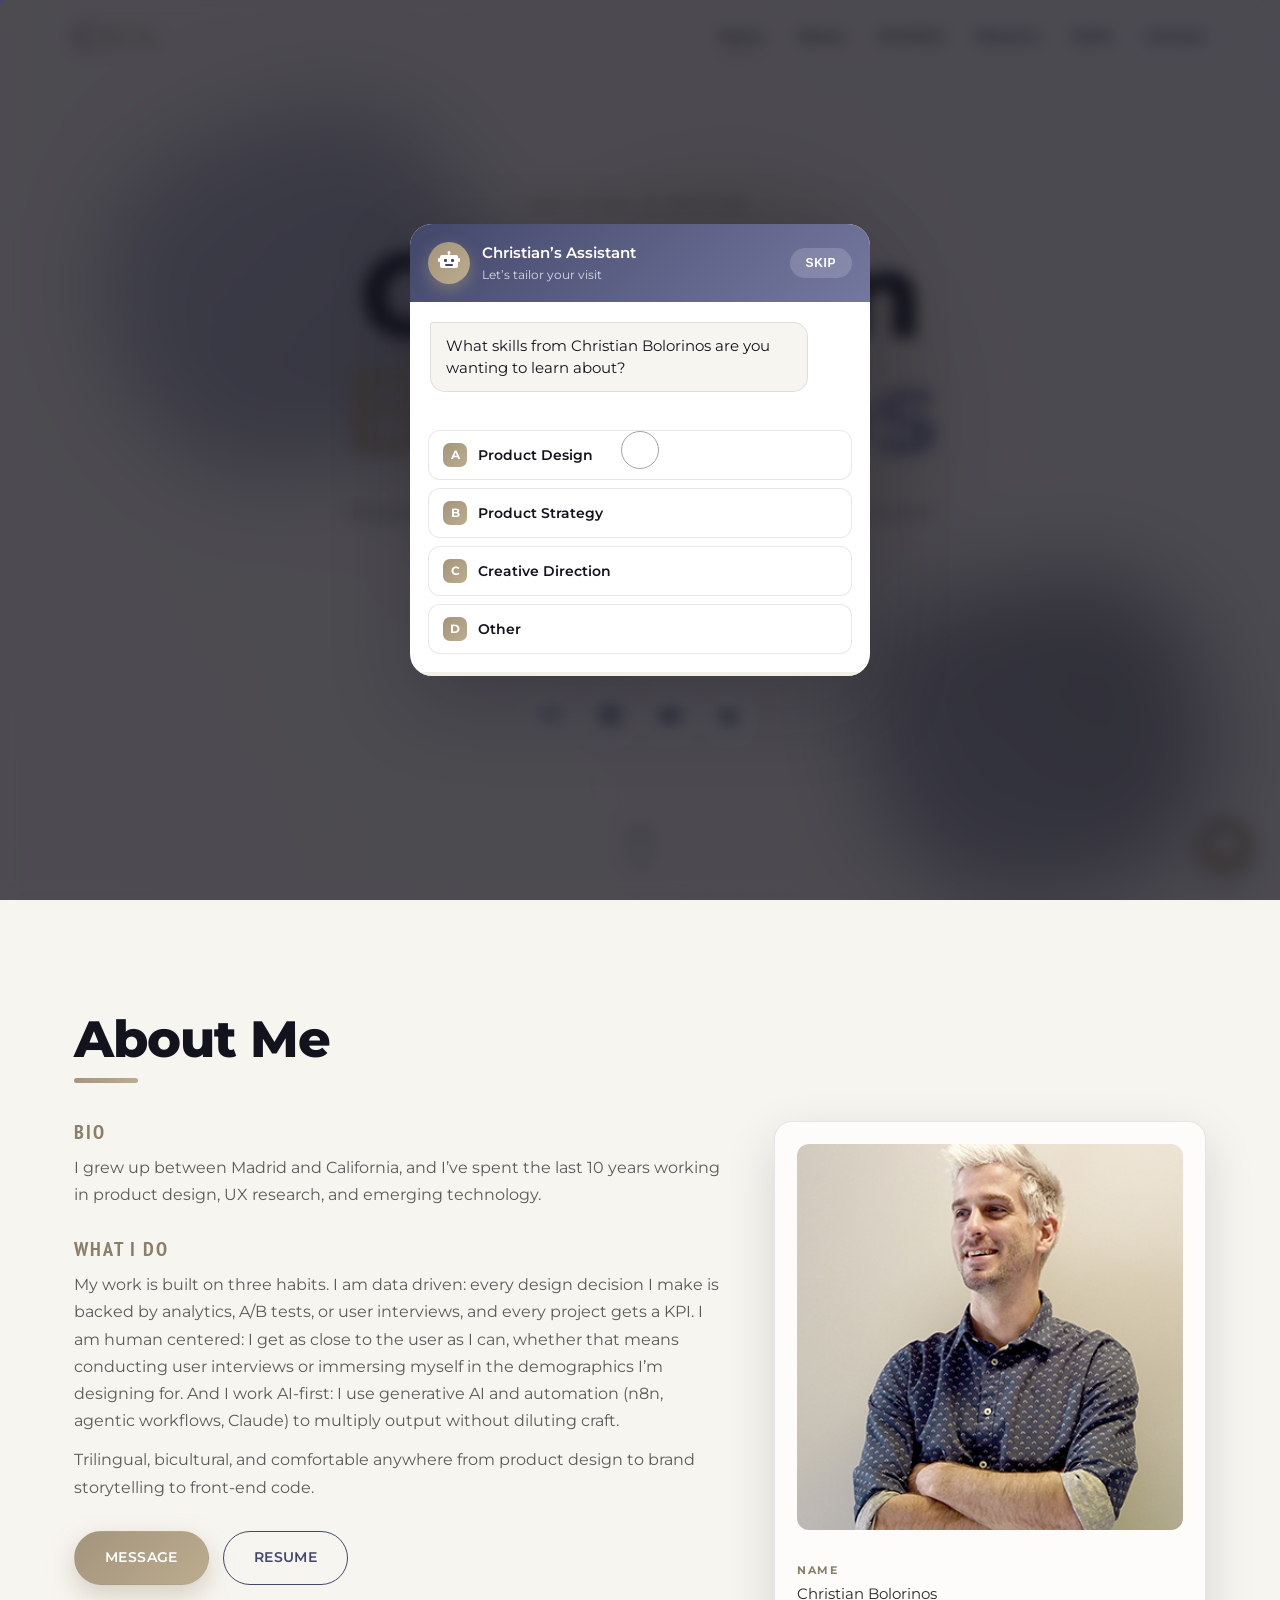
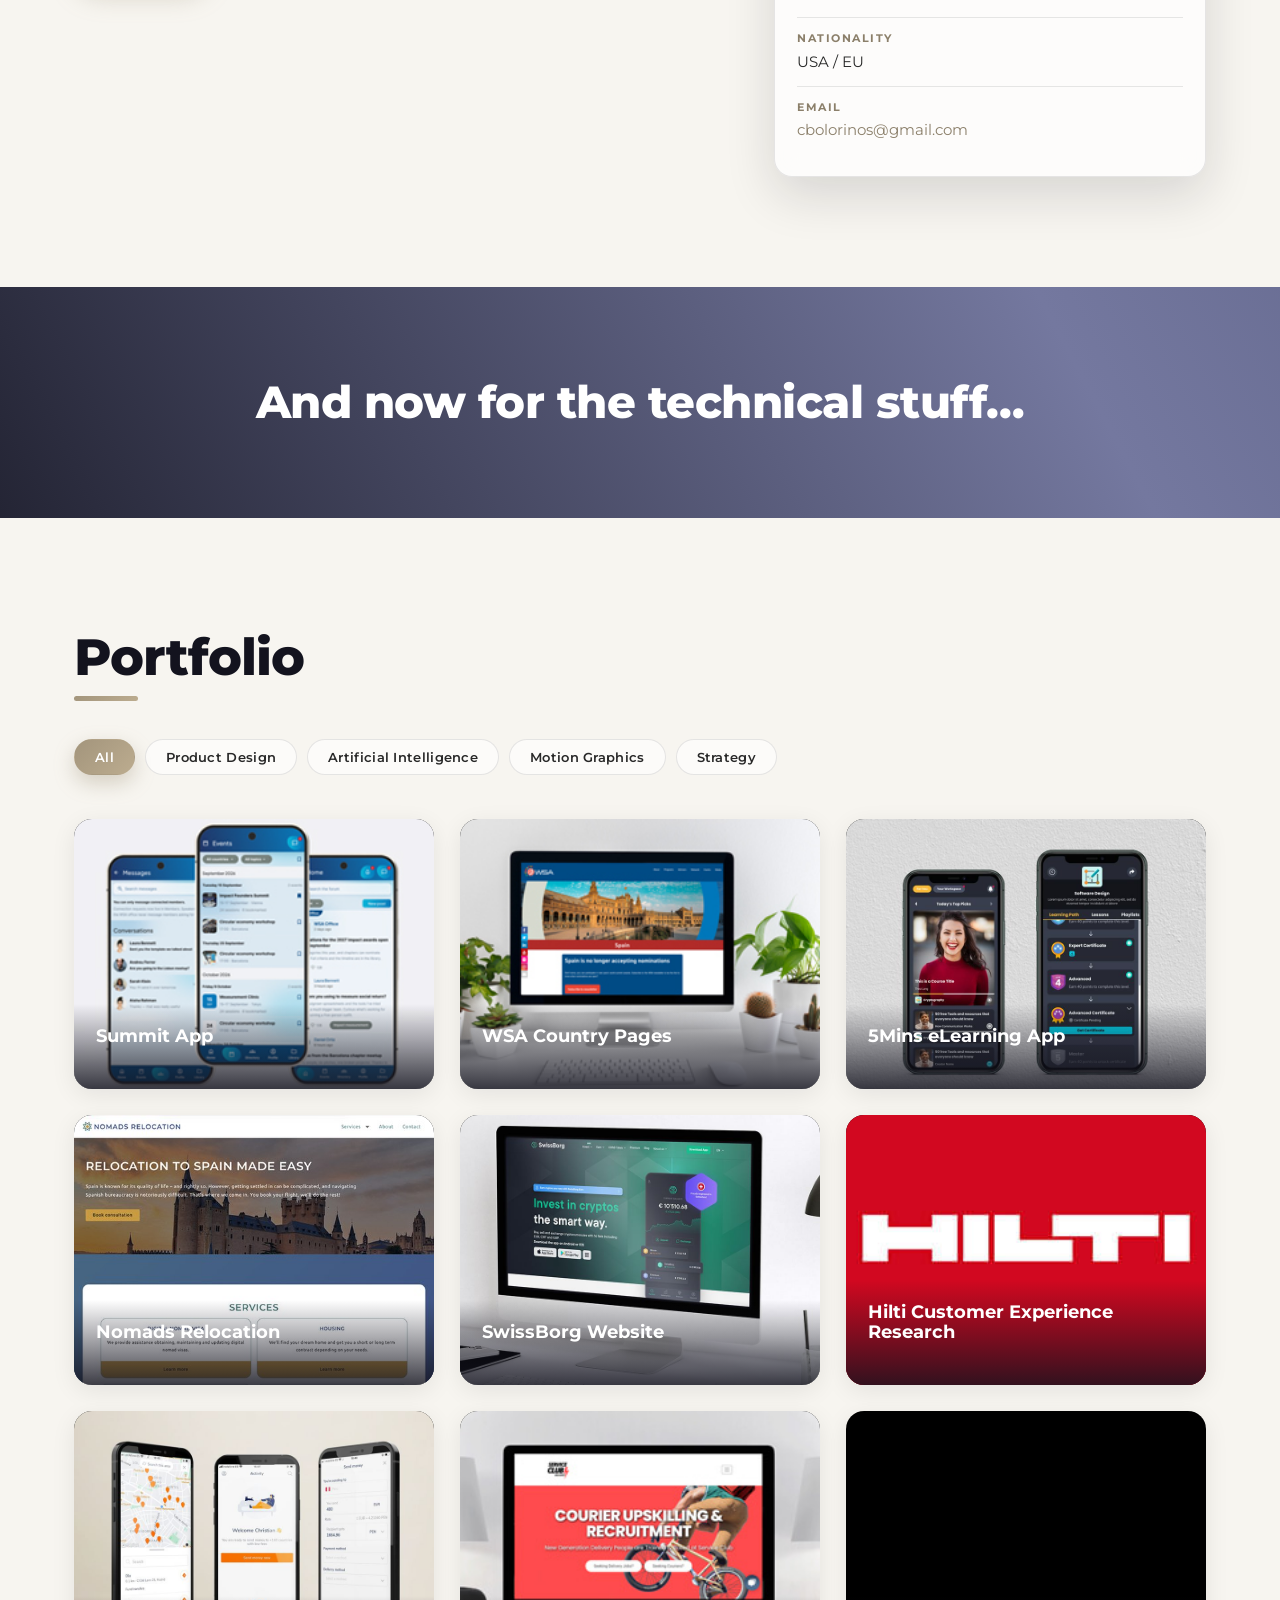
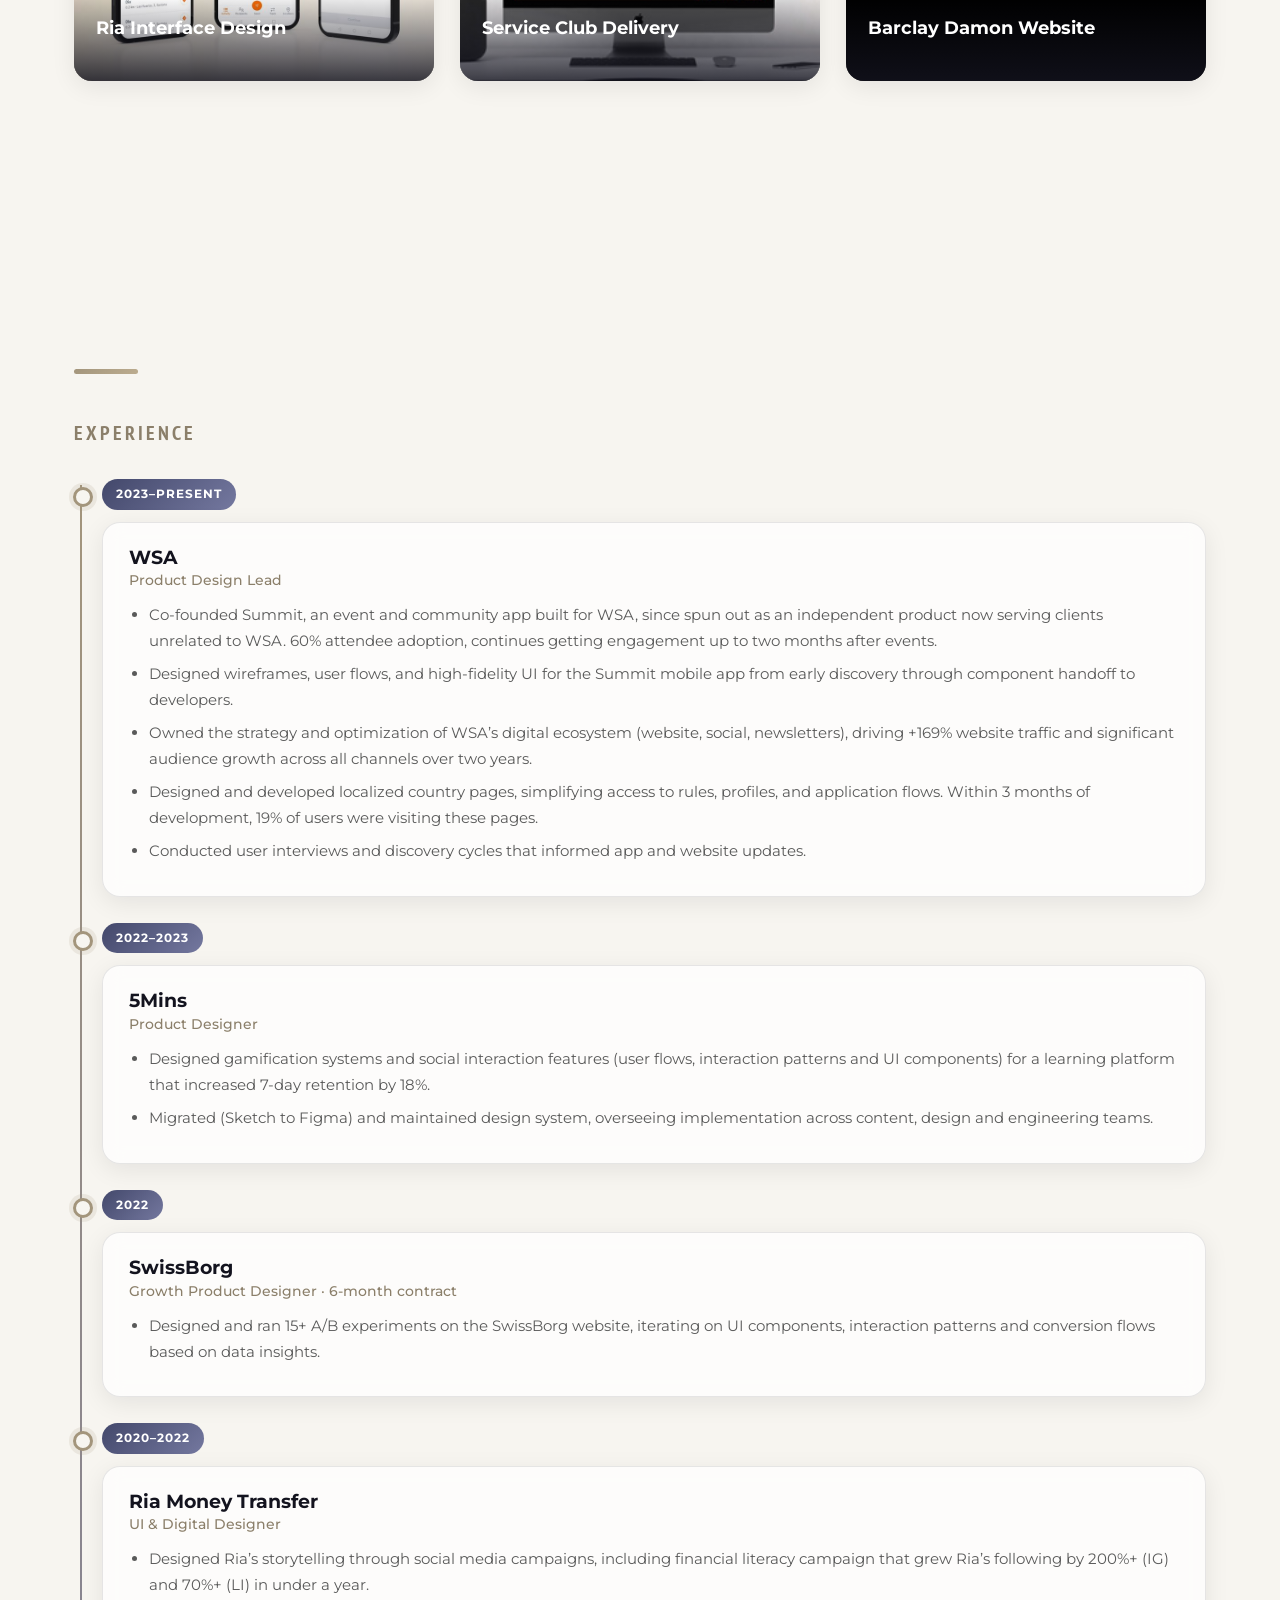
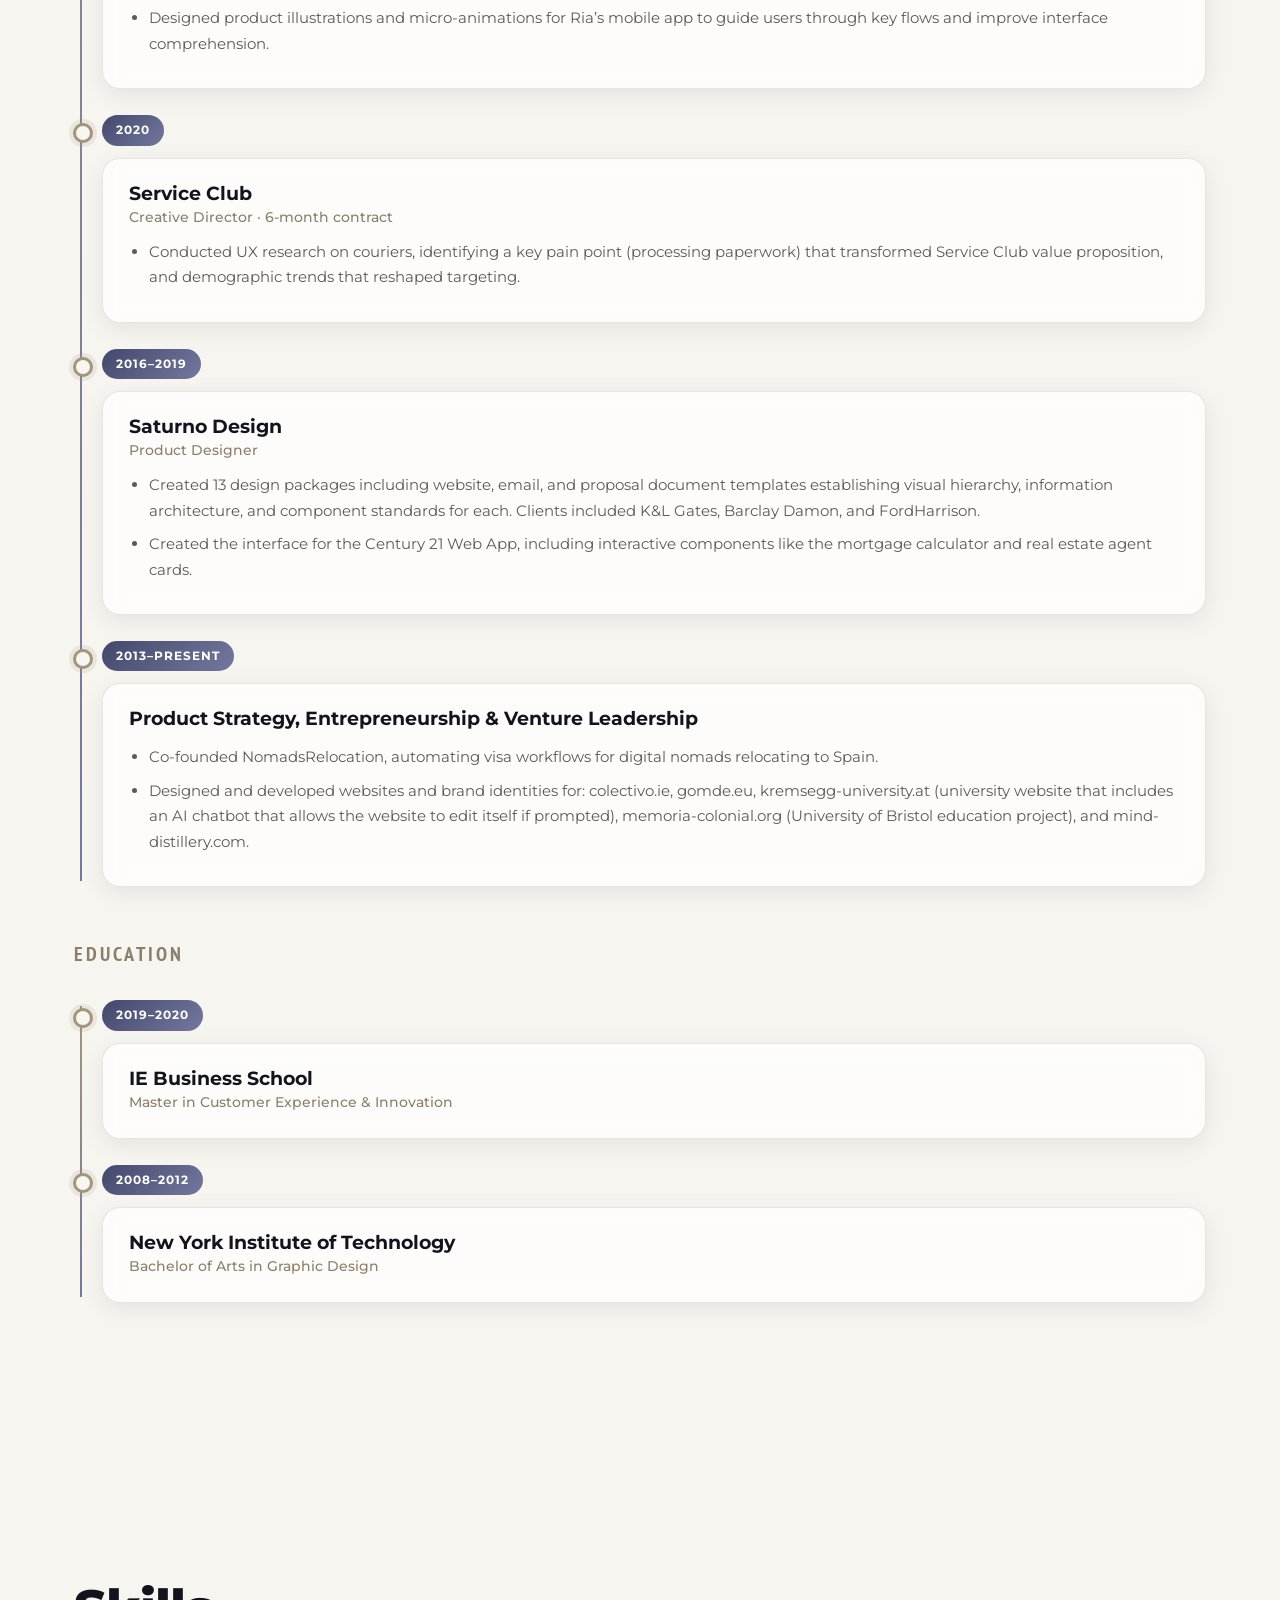
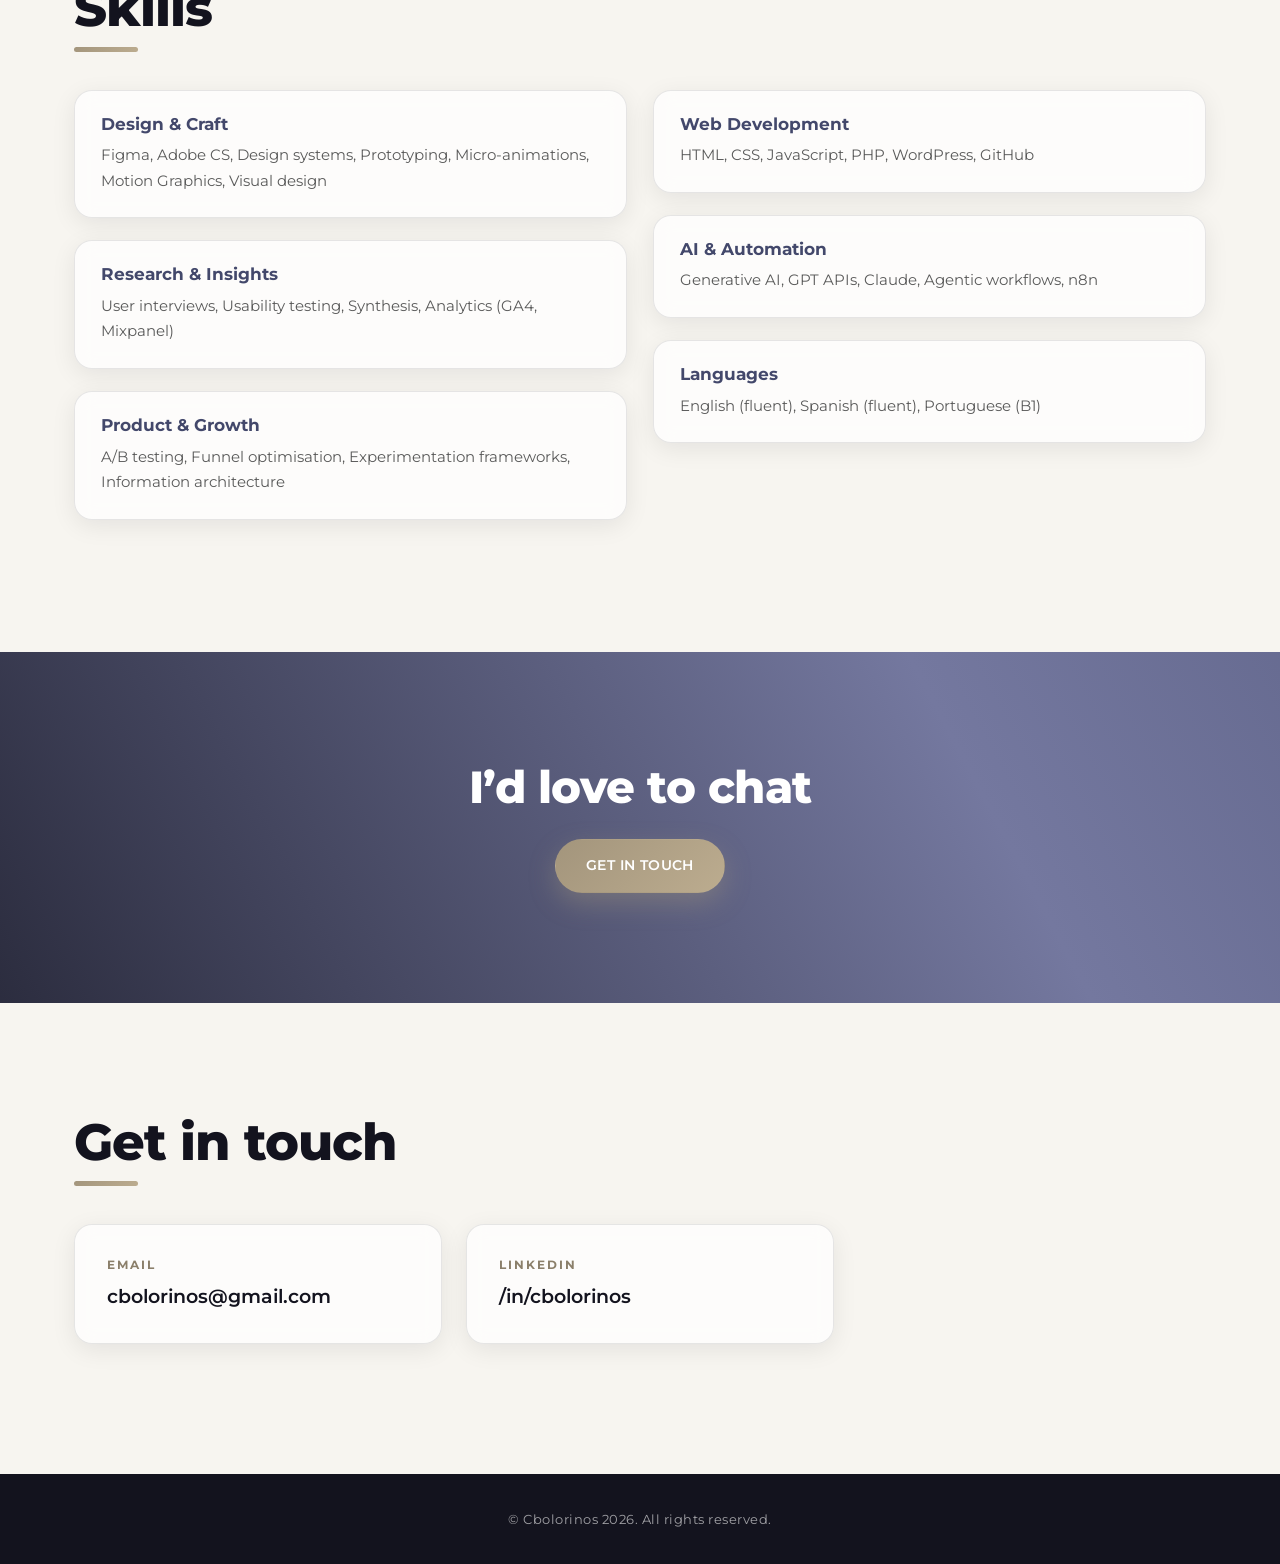
==== commit bcecf1ac: "personalized resumes" ====
--- a/index.html
+++ b/index.html
@@ -1,6 +1,16 @@
 <!DOCTYPE html>
 <html lang="en">
 <head>
+	<!-- Google tag (gtag.js) -->
+	<script async src="https://www.googletagmanager.com/gtag/js?id=G-DXTX6L52LL"></script>
+	<script>
+	  window.dataLayer = window.dataLayer || [];
+	  function gtag(){dataLayer.push(arguments);}
+	  gtag('js', new Date());
+
+	  gtag('config', 'G-DXTX6L52LL');
+	</script>
+
 	<meta charset="utf-8">
 	<meta name="viewport" content="width=device-width, initial-scale=1.0">
 	<title>Christian Bolorinos</title>
@@ -25,7 +35,7 @@
 	<link rel="preconnect" href="https://fonts.gstatic.com" crossorigin>
 	<link href="https://fonts.googleapis.com/css2?family=Montserrat:wght@400;500;600;700;800&family=PT+Sans+Narrow:wght@400;700&display=swap" rel="stylesheet">
 
-	<link rel="stylesheet" href="assets/css/style.css?v=6">
+	<link rel="stylesheet" href="assets/css/style.css?v=8">
 </head>
 <body>
 
@@ -146,7 +156,7 @@
 				<div class="about__text">
 					<div class="about__block">
 						<h3>Bio</h3>
-						<p id="aboutBio">I grew up between Madrid and California, and I&rsquo;ve spent the last 9 years working in product design, UX research, and emerging technology.</p>
+						<p id="aboutBio">I grew up between Madrid and California, and I&rsquo;ve spent the last 10 years working in product design, UX research, and emerging technology.</p>
 					</div>
 					<div class="about__block">
 						<h3>What I Do</h3>
@@ -163,7 +173,6 @@
 					<ul class="about__facts">
 						<li><span>Name</span> Christian Bolorinos</li>
 						<li><span>Nationality</span> USA / EU</li>
-						<li><span>Phone</span> <a href="tel:+34623032297">(+34) 623 032 297</a></li>
 						<li><span>Email</span> <a href="mailto:cbolorinos@gmail.com">cbolorinos@gmail.com</a></li>
 					</ul>
 				</aside>
@@ -184,7 +193,7 @@
 			<h2 class="section-title reveal">Portfolio</h2>
 			<div class="filter reveal" id="filter">
 				<button class="filter__btn is-active" data-group="all">All</button>
-				<button class="filter__btn" data-group="web">UI/UX</button>
+				<button class="filter__btn" data-group="web">Product Design</button>
 				<button class="filter__btn" data-group="ai">Artificial Intelligence</button>
 				<button class="filter__btn" data-group="video">Motion Graphics</button>
 				<button class="filter__btn" data-group="ux">Strategy</button>
@@ -251,7 +260,7 @@
 					<div class="card__body"><h3>Barclay Damon Website</h3><span class="card__go">View case study</span></div>
 				</article>
 
-				<article class="card card--conditional is-hidden" data-groups='["all","ai","web"]' data-reveal-skill="design,automation" data-reveal-sector="learning,wellness" data-reveal-kw="kremsegg" data-reveal-filter="ai" data-modal="kremsegg">
+				<article class="card card--conditional is-hidden" data-groups='["all","ai","web"]' data-reveal-skill="automation" data-reveal-sector="learning,wellness" data-reveal-kw="kremsegg" data-reveal-filter="ai" data-modal="kremsegg">
 					<div class="card__media"><img src="assets/images/works/kremsegg_thumb.jpg" alt="Kremsegg University" loading="lazy" /></div>
 					<div class="card__body"><h3>Kremsegg University</h3><span class="card__go">View case study</span></div>
 				</article>
@@ -275,13 +284,14 @@
 				<div class="tl reveal" data-entry="wsa">
 					<span class="tl__date">2023&ndash;Present</span>
 					<div class="tl__panel">
-						<h4>WSA <small>Digital Product Designer</small></h4>
+						<h4>WSA <small>Product Design Lead</small></h4>
 						<ul>
-							<li data-bullet="wsa-1" data-bullet-tags="default,strategy,research,events">Owned the strategy and optimization of WSA&rsquo;s digital ecosystem (website, social, newsletters), driving +169% website traffic and significant audience growth across all channels over two years.</li>
+							<li data-bullet="wsa-0" data-bullet-tags="default,design,strategy,research,creative,events">Co-founded Summit, an event and community app built for WSA, since spun out as an independent product now serving clients unrelated to WSA. 60% attendee adoption, continues getting engagement up to two months after events.</li>
+							<li data-bullet="wsa-3" data-bullet-tags="default,design,events">Designed wireframes, user flows, and high-fidelity UI for the Summit mobile app from early discovery through component handoff to developers.</li>
+							<li data-bullet="wsa-1" data-bullet-tags="default,strategy,creative,events">Owned the strategy and optimization of WSA&rsquo;s digital ecosystem (website, social, newsletters), driving +169% website traffic and significant audience growth across all channels over two years.</li>
 							<li data-bullet="wsa-2" data-bullet-tags="default,design,research,events">Designed and developed localized country pages, simplifying access to rules, profiles, and application flows. Within 3 months of development, 19% of users were visiting these pages.</li>
-							<li data-bullet="wsa-3" data-bullet-tags="default,design,events">Designed wireframes, user flows, and high-fidelity UI for the Summit mobile app from early discovery through component handoff to developers.</li>
-							<li data-bullet="wsa-4" data-bullet-tags="strategy,creative,events">Introduced personalized regional newsletters through segmentation of a 20K-subscriber newsletter audience, boosting open rates by 38%.</li>
-							<li data-bullet="wsa-5" data-bullet-tags="default,strategy,research">Conducted user interviews and discovery cycles that informed app and website updates.</li>
+							<li data-bullet="wsa-4" data-bullet-tags="strategy,research,creative,events">Introduced personalized regional newsletters through segmentation of a 20K-subscriber newsletter audience, boosting open rates by 38%.</li>
+							<li data-bullet="wsa-5" data-bullet-tags="default,design,strategy,research">Conducted user interviews and discovery cycles that informed app and website updates.</li>
 							<li data-bullet="wsa-6" data-bullet-tags="automation,learning,events">Created chatbots for WSA events trained on data of the sessions, workshops, locations, speakers, winners, attendees, sponsors and visa info to help attendees navigate the event.</li>
 						</ul>
 					</div>
@@ -291,19 +301,19 @@
 					<div class="tl__panel">
 						<h4>5Mins <small>Product Designer</small></h4>
 						<ul>
-							<li data-bullet="fivemins-1" data-bullet-tags="default,design,research,learning">Designed gamification systems and social interaction features (user flows, interaction patterns and UI components) for a learning platform that increased 7-day retention by 18%.</li>
-							<li data-bullet="fivemins-2" data-bullet-tags="default,design,creative">Built a comprehensive design system and new brand guidelines, overseeing implementation across content, design and engineering teams.</li>
+							<li data-bullet="fivemins-1" data-bullet-tags="default,design,research,creative,learning">Designed gamification systems and social interaction features (user flows, interaction patterns and UI components) for a learning platform that increased 7-day retention by 18%.</li>
+							<li data-bullet="fivemins-2" data-bullet-tags="default,design,research,creative">Migrated (Sketch to Figma) and maintained design system, overseeing implementation across content, design and engineering teams.</li>
 						</ul>
 					</div>
 				</div>
 				<div class="tl reveal" data-entry="swissborg">
 					<span class="tl__date">2022</span>
 					<div class="tl__panel">
-						<h4>SwissBorg <small>Growth Product Designer</small></h4>
+						<h4>SwissBorg <small>Growth Product Designer &middot; 6-month contract</small></h4>
 						<ul>
 							<li data-bullet="swissborg-1" data-bullet-tags="default,design,strategy,research,fintech">Designed and ran 15+ A/B experiments on the SwissBorg website, iterating on UI components, interaction patterns and conversion flows based on data insights.</li>
-							<li data-bullet="swissborg-2" data-bullet-tags="strategy,creative,fintech">Designed and ran experiments via social campaigns to identify high-converting services, contributing to 25% lower acquisition costs for prioritized offerings.</li>
-							<li data-bullet="swissborg-3" data-bullet-tags="design,fintech,wellness">Created an ESG monitoring interface for cryptocurrencies, helping users make investments that were better aligned with their values.</li>
+							<li data-bullet="swissborg-2" data-bullet-tags="strategy,research,creative,fintech">Designed and ran experiments via social campaigns to identify high-converting services, contributing to 25% lower acquisition costs for prioritized offerings.</li>
+							<li data-bullet="swissborg-3" data-bullet-tags="design,creative,fintech,wellness">Created an ESG monitoring interface for cryptocurrencies, helping users make investments that were better aligned with their values.</li>
 						</ul>
 					</div>
 				</div>
@@ -312,21 +322,21 @@
 					<div class="tl__panel">
 						<h4>Ria Money Transfer <small>UI &amp; Digital Designer</small></h4>
 						<ul>
-							<li data-bullet="ria-1" data-bullet-tags="default,creative,fintech">Designed Ria&rsquo;s storytelling through social media campaigns, including financial literacy campaign that grew Ria&rsquo;s following by 200%+ (IG) and 70%+ (LI) in under a year.</li>
-							<li data-bullet="ria-2" data-bullet-tags="strategy,creative,fintech">Collaborated with HR and Product Marketing to craft a new employer brand identity positioning Ria as a FinTech leader; defined KPIs monitored through LinkedIn interaction data.</li>
-							<li data-bullet="ria-3" data-bullet-tags="default,design,fintech">Designed product illustrations and micro-animations for Ria&rsquo;s mobile app to guide users through key flows and improve interface comprehension.</li>
-							<li data-bullet="ria-4" data-bullet-tags="creative,fintech">Unified brand guidelines and created a DAM system used across developer, designer, comms, marketing, and brick-and-mortar teams.</li>
+							<li data-bullet="ria-1" data-bullet-tags="default,research,creative,fintech">Designed Ria&rsquo;s storytelling through social media campaigns, including financial literacy campaign that grew Ria&rsquo;s following by 200%+ (IG) and 70%+ (LI) in under a year.</li>
+							<li data-bullet="ria-2" data-bullet-tags="strategy,research,creative,fintech">Collaborated with HR and Product Marketing to craft a new employer brand identity positioning Ria as a FinTech leader; defined KPIs monitored through LinkedIn interaction data.</li>
+							<li data-bullet="ria-3" data-bullet-tags="default,design,creative,fintech">Designed product illustrations and micro-animations for Ria&rsquo;s mobile app to guide users through key flows and improve interface comprehension.</li>
+							<li data-bullet="ria-4" data-bullet-tags="design,creative,fintech">Unified brand guidelines and created a DAM system used across developer, designer, comms, marketing, and brick-and-mortar teams.</li>
 						</ul>
 					</div>
 				</div>
 				<div class="tl reveal" data-entry="serviceclub">
 					<span class="tl__date">2020</span>
 					<div class="tl__panel">
-						<h4>Service Club <small>Creative Director</small></h4>
+						<h4>Service Club <small>Creative Director &middot; 6-month contract</small></h4>
 						<ul>
-							<li data-bullet="serviceclub-1" data-bullet-tags="default,strategy,research">Conducted UX research on couriers, identifying a key pain point (processing paperwork) that transformed Service Club value proposition, and demographic trends that reshaped targeting.</li>
+							<li data-bullet="serviceclub-1" data-bullet-tags="default,design,strategy,research">Conducted UX research on couriers, identifying a key pain point (processing paperwork) that transformed Service Club value proposition, and demographic trends that reshaped targeting.</li>
 							<li data-bullet="serviceclub-2" data-bullet-tags="creative">Supervised social media campaigns designed to get couriers into the system, increasing Instagram following by 400% and LinkedIn by 75%, and growing the number of couriers in the system by 600%.</li>
-							<li data-bullet="serviceclub-3" data-bullet-tags="strategy,learning">Created courses on Service Club Academy that helped navigate Spanish work visas, helping turn the couriers&rsquo; biggest blocker into the product&rsquo;s main acquisition channel.</li>
+							<li data-bullet="serviceclub-3" data-bullet-tags="design,strategy,research,creative,learning">Created courses on Service Club Academy that helped navigate Spanish work visas, helping turn the couriers&rsquo; biggest blocker into the product&rsquo;s main acquisition channel.</li>
 						</ul>
 					</div>
 				</div>
@@ -336,10 +346,10 @@
 						<h4>Saturno Design <small>Product Designer</small></h4>
 						<ul>
 							<li data-bullet="saturno-1" data-bullet-tags="creative">Established and oversaw implementation of new Saturno brand guidelines.</li>
-							<li data-bullet="saturno-2" data-bullet-tags="default,design,creative">Created 13 design packages including website, email, and proposal document templates establishing visual hierarchy, information architecture, and component standards for each. Clients included K&amp;L Gates, Barclay Damon, and FordHarrison.</li>
+							<li data-bullet="saturno-2" data-bullet-tags="default,design,research,creative">Created 13 design packages including website, email, and proposal document templates establishing visual hierarchy, information architecture, and component standards for each. Clients included K&amp;L Gates, Barclay Damon, and FordHarrison.</li>
 							<li data-bullet="saturno-3" data-bullet-tags="default,design">Created the interface for the Century 21 Web App, including interactive components like the mortgage calculator and real estate agent cards.</li>
-							<li data-bullet="saturno-4" data-bullet-tags="creative">Introduced video hero banners and promo videos into Saturno&rsquo;s design package.</li>
-							<li data-bullet="saturno-5" data-bullet-tags="creative">Created a marketing campaign for LensBaby, reframing their products as videography tools to enter a new and growing market.</li>
+							<li data-bullet="saturno-4" data-bullet-tags="legal">Introduced video hero banners and promo videos into Saturno&rsquo;s design package.</li>
+							<li data-bullet="saturno-5" data-bullet-tags="research,creative">Created a marketing campaign for LensBaby, reframing their products as videography tools to enter a new and growing market.</li>
 						</ul>
 					</div>
 				</div>
@@ -348,13 +358,12 @@
 					<div class="tl__panel">
 						<h4>Product Strategy, Entrepreneurship &amp; Venture Leadership</h4>
 						<ul>
-							<li data-bullet="ventures-1" data-bullet-tags="default,strategy,automation">Co-founded NomadsRelocation, automating visa workflows for digital nomads relocating to Spain.</li>
-							<li data-bullet="ventures-2" data-bullet-tags="default,strategy,research,events">Co-founded Summit, an event and community app built for WSA with no in-house dev budget, since spun out as an independent product now serving clients unrelated to WSA. 60% attendee adoption, 15% retained post-event.</li>
+							<li data-bullet="ventures-1" data-bullet-tags="default,design,strategy,research,automation">Co-founded NomadsRelocation, automating visa workflows for digital nomads relocating to Spain.</li>
 							<li data-bullet="ventures-3" data-bullet-tags="strategy,creative">Co-founded Yaupon Rose, building website and brand, growing Instagram from 0 to 1,200 followers and scaling the team from 3 to 15.</li>
-							<li data-bullet="ventures-4" data-bullet-tags="default,design,learning,wellness">Designed and developed websites and brand identities for: colectivo.ie, gomde.eu, kremsegg-university.at (university website that includes an AI chatbot that allows the website to edit itself if prompted), memoria-colonial.org (University of Bristol education project), and mind-distillery.com.</li>
-							<li data-bullet="ventures-5" data-bullet-tags="strategy,creative">Conducted UX research for Hilti, analysing 4,000+ customer emails, 200 surveys and 20 in-depth interviews to trace churn among lower-income customers to cost-structure confusion rather than product quality; proposed a rent-vs-buy value calculator to address it.</li>
-							<li data-bullet="ventures-6" data-bullet-tags="design,strategy,automation,learning">Created an educational quiz chatbot for IE Business School&rsquo;s Macroeconomics course.</li>
-							<li data-bullet="ventures-7" data-bullet-tags="creative,learning">Assisted in the creation of Econ Policy 101, an educational game marketed as bonus material for an Economics course on Coursera.</li>
+							<li data-bullet="ventures-4" data-bullet-tags="default,design,creative,learning,wellness">Designed and developed websites and brand identities for: colectivo.ie, gomde.eu, kremsegg-university.at (university website that includes an AI chatbot that allows the website to edit itself if prompted), memoria-colonial.org (University of Bristol education project), and mind-distillery.com.</li>
+							<li data-bullet="ventures-5" data-bullet-tags="design,strategy,research">Conducted UX research for Hilti, analysing 4,000+ customer emails, 200 surveys and 20 in-depth interviews to trace churn among lower-income customers to cost-structure confusion rather than product quality; proposed a rent-vs-buy value calculator to address it.</li>
+							<li data-bullet="ventures-6" data-bullet-tags="strategy,research,automation,learning">Created an educational quiz chatbot for IE Business School&rsquo;s Macroeconomics course.</li>
+							<li data-bullet="ventures-7" data-bullet-tags="learning">Assisted in the creation of Econ Policy 101, an educational game marketed as bonus material for an Economics course on Coursera.</li>
 							<li data-bullet="ventures-8" data-bullet-tags="creative,automation">Created a generative AI social media campaign of &ldquo;super couriers&rdquo; doing stunts on surfboards, snowboards, horses, etc. for Service Club. Videos achieved 150% higher clickthrough rate than Service Club&rsquo;s average of that year.</li>
 						</ul>
 					</div>
@@ -415,9 +424,9 @@
 					<span class="contact__label">Email</span>
 					<span class="contact__value">cbolorinos@gmail.com</span>
 				</a>
-				<a class="contact__card reveal magnetic" href="tel:+34623032297" data-cursor="link">
-					<span class="contact__label">Phone</span>
-					<span class="contact__value">(+34) 623 032 297</span>
+				<a class="contact__card reveal magnetic" href="https://www.linkedin.com/in/cbolorinos" target="_blank" rel="noopener" data-cursor="link">
+					<span class="contact__label">LinkedIn</span>
+					<span class="contact__value">/in/cbolorinos</span>
 				</a>
 			</div>
 		</div>
@@ -438,27 +447,33 @@
 			<div class="modal__scroll">
 				<div class="modal__head"><h3>Summit App</h3></div>
 				<div class="modal__body">
-					<div class="cs-meta"><h5>Client: <a href="https://wsa-global.org/" target="_blank" rel="noopener">WSA</a> &rarr; independent product</h5><p class="cs-role">Role: Product Lead / Co-Founder</p></div>
-					<div class="cs-chips"><span class="cs-chip">60% attendee adoption</span><span class="cs-chip">15% kept using it post-event</span><span class="cs-chip">Built with no in-house dev budget</span></div>
-					<p class="cs-tldr"><strong>Post-event interviews kept surfacing the same three pains: unnavigable PDF calendars, inefficient networking, and a community that fragmented after every event. The Summit App fixed all three. Over 60% of attendees used it, and 15% kept using it after the event ended.</strong></p>
+					<div class="cs-meta"><h5>Client: <a href="https://wsa-global.org/" target="_blank" rel="noopener">WSA</a> &rarr; independent product</h5><p class="cs-role">Role: Product Design Lead / Co-Founder</p></div>
+					<div class="cs-chips"><span class="cs-chip">60% attendee adoption</span><span class="cs-chip">Engagement up to 2 months post-event</span><span class="cs-chip">White-label app</span></div>
+					<p class="cs-tldr"><strong>Post-event interviews kept surfacing the same three pains: unnavigable PDF calendars, inefficient networking, and a community that fragmented after every event. The Summit App fixed all three. Over 60% of attendees used it, and it continues getting engagement up to two months after events.</strong></p>
 					<a href="https://apps.apple.com/us/app/summit-keep-the-fire-burning/id6759138130" target="_blank" rel="noopener"><img loading="lazy" src="assets/images/works/summit.jpg" alt="Summit App" /></a>
 					<span class="cs-label">Context</span>
-					<p>WSA is a UN-backed organization that gives awards to projects supporting the UN Sustainable Development Goals. Several times a year, they host regional and global events to celebrate award winners and provide valuable networking opportunities for attendees. I was in charge of the WSA website (there is another case study about that). To make the website more helpful, I often followed up with 5&ndash;10 people I had met at each event. I asked them what they were hoping to get out of the event and what could be improved.</p>
+					<p>WSA is a UN-backed organization that gives awards to projects supporting the UN Sustainable Development Goals. Several times a year, they host regional and global events to celebrate award winners and provide valuable networking opportunities for attendees. I was in charge of the WSA website (<a href="#" data-modal-goto="wsa">there is another case study about that</a>). To make the website more helpful, I often followed up with 5&ndash;10 people I had met at each event. I asked them what they were hoping to get out of the event and what could be improved.</p>
 					<span class="cs-label">Problem</span>
 					<p>In these interviews several recurring themes came up over and over again. One was that the calendar (a PDF sent through a WhatsApp group) was hard to navigate. Another was the inefficiency of the networking. A person working in agritech in Japan had very little to say to someone working in fintech in Chile. Also, the jumble of emails and LinkedIn connections attendees ended up with was often difficult to sort through and follow up on. The WSA community would come together for these events, but would mostly fragment again immediately afterwards.</p>
 					<span class="cs-label">What I did</span>
-					<p>My first impulse was to address these issues through the website. I built several MVPs, including an AI agent that had access to attendee and project data and suggested connections aligned with each user&rsquo;s goals. These solutions received mostly positive feedback but were clunky and often drowned out by other communication channels. I also evaluated several SaaS solutions. While many solved the calendar problem, none effectively improved networking or helped maintain community engagement after the event. I considered building a custom app, but WSA did not have an in-house mobile developer or the budget to hire one.</p>
-					<p>It was around this time that I met Emeka through the WSA community. He had identified a similar need to keep the community connected between events and was willing to work for equity. After discussions with key stakeholders, Emeka and I began developing a solution together.</p>
+					<p>My first impulse was to address these issues through the website. I built several MVPs, including an AI agent that had access to attendee and project data and suggested connections aligned with each user&rsquo;s goals. These solutions received mostly positive feedback but were clunky and often drowned out by other communication channels. I also evaluated several SaaS solutions. While many solved the calendar problem, none effectively improved networking or helped maintain community engagement after the event. I considered building a custom app, but WSA did not have an in-house mobile developer or the budget to hire an agency.</p>
+					<p>It was around this time that I met Emeka through the WSA community. He had identified a similar need to keep the community connected between events and was willing to work partially for equity. His conditions were for us to make it a white-label app, so that it could serve other clients, potentially creating a new revenue stream for WSA. After discussions with key stakeholders, Emeka and I began developing a solution together.</p>
 					<img loading="lazy" src="assets/images/works/summit3.jpg" alt="Summit App screens" />
-					<h3 class="cs-h3"><a href="https://apps.apple.com/us/app/summit-keep-the-fire-burning/id6759138130" target="_blank" rel="noopener">The Summit App</a></h3>
-					<p>Explore it on the <a href="https://summitcommunity.app/" target="_blank" rel="noopener">Summit website</a> or download it on the <a href="https://apps.apple.com/us/app/summit-keep-the-fire-burning/id6759138130" target="_blank" rel="noopener">App Store</a>.</p>
+					<h3 class="cs-h3"><a href="https://summitcommunity.app/" target="_blank" rel="noopener">The Summit App</a></h3>
+					<p>Explore it on the <a href="https://summitcommunity.app/" target="_blank" rel="noopener">Summit website</a>.</p>
 					<p>The first iteration of the app focused solely on calendar functionality. It provided a clear schedule of all sessions, allowed users to sync events with their personal calendars (iCal, Outlook, or Google), view session locations via Google Maps or Apple Maps, and access speaker profiles and LinkedIn pages. The app was embedded within the website so that users who preferred not to download an app could still access the schedule. This successfully solved the calendar problem but did not yet address networking. However, it helped onboard users, which made later iterations easier to roll out.</p>
-					<img loading="lazy" src="assets/images/works/summit2.jpg" alt="Summit App feed" />
 					<p>The second iteration retained the calendar and introduced two new sections: Projects and Community Feed. The Projects section displayed profiles of all winning teams, their objectives, and their social links, allowing attendees to follow up after the event. The Community Feed functioned as a forum where participants could post what they were looking for (investors, employees, or partnerships) and discover others with similar goals. The app also allowed users to browse attendee profiles and identify who might be most relevant to connect with.</p>
-					<p>The app also featured an AI agent in the bottom right corner that could provide information about winners, the agenda, and attendees. This agent supported networking during the event by suggesting people to connect with based on each user&rsquo;s expertise and objectives. It also helped attendees use their time more efficiently by recommending the most relevant sessions.</p>
-					<span class="cs-label">Results</span>
-					<div class="cs-callout"><div class="cs-num">60%<small>attendee adoption</small></div><p>After two events the data was clear: over 60% of attendees engaged with the app, and about 15% of those kept using it afterwards, implying real follow-ups.</p></div>
+					<p>The app also featured an AI agent that could provide information about winners, the agenda, and attendees. This agent supported networking during the event by suggesting people to connect with based on each user&rsquo;s expertise and objectives. It also helped attendees use their time more efficiently by recommending the most relevant sessions.</p>
+					<a href="https://www.figma.com/proto/ehRCDe4h6MMvlJo5wBfdUe/WSA-App--Copy-?node-id=604-2592&viewport=74%2C-591%2C0.17&t=cN4fhaZEacgToEQl-1&scaling=min-zoom&content-scaling=fixed&starting-point-node-id=604%3A2592&show-proto-sidebar=1&page-id=393%3A1443" target="_blank" rel="noopener"><img loading="lazy" src="assets/images/works/summit2.jpg" alt="SwissBorg website prototype" /></a>
+					<p>One of the big problems that we anticipated with the app was it getting spammed once it got in the wrong hands. We solved this in the onboarding flow. When users were creating an account they are asked for their email. This is standard practice, for the email confirmation, but we also used this step to check against an admins email list. Admins could upload CSVs of their mailing list, which would serve as the list of approved emails. If the email was on the admin list, the user would be given full access to the app. If they weren't they were given guest access, which didn't let them post to the forum or access the directory of other guests. They could also get full access by getting an invite code (these were given out on email marketing campaigns or displayed on QR codes at events), but would expire after an allotted time.</p>
+					<p>Since the app was white-label, we had to separate which parts of the branding were customizeable (the colors, fonts, logo, and some of the wording, and features that could be turned on or off) from the parts that weren't (the glassy textures, the gradients, and the basic functionality). This meant the design library had to be built in a very specific way to accomodate these kinds of changes, and the code had to be treated similarly, with one file being customizeable, so as to be able to change the appearance entirely when switched out.</p>
+					<img loading="lazy" src="assets/images/works/summit4.jpg" alt="Summit App screens" />
+					<span class="cs-label">Results</span>
+					<div class="cs-callout"><div class="cs-num">60%<small>attendee adoption</small></div><p>After two events the data was clear: over 60% of attendees engaged with the app, and it continues getting engagement up to two months after events, implying real follow-ups.</p></div>
 					<p>Summit has since spun out of WSA and now operates as an independent product, serving clients with no connection to the organisation it was originally built for &mdash; among them Gomde and Quinta del Sordo.</p>
+					<span class="cs-label">Related WSA work</span>
+					<p>This grew out of a wider remit at WSA that also covered the website and the identity for their flagship event.</p>
+					<p><a href="#" data-modal-goto="wsa">See the WSA Country Pages case study &rarr;</a><br><a href="#" data-modal-goto="gcbranding">See the WSA Global Congress Branding case study &rarr;</a></p>
 					<div class="cs-cta"><p>Want to talk through this project?</p><a class="btn btn--solid" href="#contact" data-close>Get in touch</a></div>
 				</div>
 			</div>
@@ -470,7 +485,7 @@
 			<div class="modal__scroll">
 				<div class="modal__head"><h3>WSA Country Pages</h3></div>
 				<div class="modal__body">
-					<div class="cs-meta"><h5>Client: <a href="https://wsa-global.org/" target="_blank" rel="noopener">WSA</a></h5><p class="cs-role">Role: Web Designer/Developer</p></div>
+					<div class="cs-meta"><h5>Client: <a href="https://wsa-global.org/" target="_blank" rel="noopener">WSA</a></h5><p class="cs-role">Role: Product Design Lead</p></div>
 					<div class="cs-chips"><span class="cs-chip">19% of all users visited pages within 3 months</span><span class="cs-chip">Standardized application process</span></div>
 					<p class="cs-tldr"><strong>Applicants had to track down their country&rsquo;s local expert just to learn how to apply. I designed and built dynamic country pages that centralized everything in one place. Within three months, 19% of all users were visiting them and application volume rose significantly.</strong></p>
 					<img loading="lazy" src="assets/images/works/wsa-country-pages.jpg" alt="WSA country pages" />
@@ -487,6 +502,9 @@
 					<p>My role in these initiatives covered both design and development. I collaborated closely with WSA&rsquo;s community manager to understand the operational differences between countries and ensure that the system accurately reflected local processes while remaining maintainable at a global scale.</p>
 					<p>I also produced an explainer video for WSA, creating motion graphics that helped communicate the organization&rsquo;s mission and participation model more clearly to new audiences.</p>
 					<div class="cs-video"><iframe loading="lazy" src="https://www.youtube.com/embed/nbmtBuqB_74?si=GaRGnG8D2tSjoIf6" title="WSA explainer video" frameborder="0" allow="accelerometer; autoplay; clipboard-write; encrypted-media; gyroscope; picture-in-picture" allowfullscreen></iframe></div>
+					<span class="cs-label">Related WSA work</span>
+					<p>The interviews I ran to improve this website are what surfaced the problems behind the Summit App, and the same remit covered the identity for WSA&rsquo;s flagship event.</p>
+					<p><a href="#" data-modal-goto="summit">See the Summit App case study &rarr;</a><br><a href="#" data-modal-goto="gcbranding">See the WSA Global Congress Branding case study &rarr;</a></p>
 					<div class="cs-cta"><p>Want to talk through this project?</p><a class="btn btn--solid" href="#contact" data-close>Get in touch</a></div>
 				</div>
 			</div>
@@ -498,7 +516,7 @@
 			<div class="modal__scroll">
 				<div class="modal__head"><h3>Ria Interface Design</h3></div>
 				<div class="modal__body">
-					<div class="cs-meta"><h5>Client: <a href="https://www.riamoneytransfer.com/" target="_blank" rel="noopener">Ria Money Transfer</a></h5><p class="cs-role">Role: Product Designer</p></div>
+					<div class="cs-meta"><h5>Client: <a href="https://www.riamoneytransfer.com/" target="_blank" rel="noopener">Ria Money Transfer</a></h5><p class="cs-role">Role: UI &amp; Digital Designer</p></div>
 					<div class="cs-chips"><span class="cs-chip">Simultaneous launch in 5 markets</span><span class="cs-chip">Lottie animations at friction moments</span><span class="cs-chip">Product &harr; support feedback loop</span></div>
 					<p class="cs-tldr"><strong>Ria&rsquo;s mobile app had to launch across five markets at once, in the middle of a pandemic. I was in charge of enforcing the newly defined brand guidelines and doing some custom illustrations and animations. I also organized the feedback sessions between product and customer support that helped inform product direction.</strong></p>
 					<img loading="lazy" src="assets/images/works/riaUI_thumb.jpg" alt="Ria interface design" />
@@ -513,6 +531,8 @@
 					<span class="cs-label">Results</span>
 					<div class="cs-callout"><div class="cs-num">5<small>markets at launch</small></div><p>The app launched across the US, Canada, UK, Spain and Australia, becoming a critical continuity channel while Ria&rsquo;s physical network was disrupted by lockdowns.</p></div>
 					<p>To see the full app you can download it on <a href="https://play.google.com/store/apps/details?id=com.ria.moneytransfer&hl=en&gl=US" target="_blank" rel="noopener">Android</a> or <a href="https://apps.apple.com/us/app/ria-money-transfer/id1065921908" target="_blank" rel="noopener">iOS</a>.</p>
+					<span class="cs-label">Related work</span>
+					<p>The brand language the app inherited came out of the corporate communications work I was doing for the same client. <a href="#" data-modal-goto="ria">See the Ria Corporate Communications case study &rarr;</a></p>
 					<div class="cs-cta"><p>Want to talk through this project?</p><a class="btn btn--solid" href="#contact" data-close>Get in touch</a></div>
 				</div>
 			</div>
@@ -525,9 +545,9 @@
 				<div class="modal__head"><h3>5mins eLearning App</h3></div>
 				<div class="modal__body">
 					<div class="cs-meta"><h5>Client: <a href="https://www.5mins.ai/" target="_blank" rel="noopener">5Mins</a></h5><p class="cs-role">Role: Product Designer (Engagement &amp; Gamification)</p></div>
-					<div class="cs-chips"><span class="cs-chip">+18% 7-day retention</span><span class="cs-chip">&lt;500 &rarr; 10,000+ monthly users</span><span class="cs-chip">AI-generated assessments</span></div>
+					<div class="cs-chips"><span class="cs-chip">+18% 7-day retention</span><span class="cs-chip">&lt;1k &rarr; 7k+ monthly users</span><span class="cs-chip">AI-generated assessments</span></div>
 					<img loading="lazy" src="assets/images/works/5mins_thumb.jpg" alt="5Mins app" />
-					<p class="cs-tldr"><strong>As 5Mins scaled from fewer than 500 to over 10,000 monthly users, repeat usage plateaued after onboarding. I was responsible for redesigning the engagement layer of the product, focusing on social interaction and gamification to encourage sustained learning behavior. My work increased 7-day retention by 18% and improved repeat usage across the platform.</strong></p>
+					<p class="cs-tldr"><strong>As 5Mins scaled from less than 1k to more than 7k monthly users, repeat usage plateaued after onboarding. I was responsible for redesigning the engagement layer of the product, focusing on social interaction and gamification to encourage sustained learning behavior. My work increased 7-day retention by 18% and improved repeat usage across the platform.</strong></p>
 					<span class="cs-label">Problem</span>
 					<p>When I joined, the home page primarily surfaced content automatically based on users&rsquo; skill sets. While this worked at smaller scale, it offered little visibility into team activity or shared learning.</p>
 					<span class="cs-label">What I did: social home experience</span>
@@ -539,7 +559,7 @@
 					<p>Users unlocked badges by earning skill points through watching relevant videos. After unlocking three badges, they became eligible to earn certificates. Upon completing the required lessons, users were prompted to take an assessment. Since every user watched different videos, there was no way to automatically generate quizzes, as each learning path was unique. To solve this, we included an AI agent powered by ChatGPT. It analyzed their recent lessons and generated quiz questions. Users scoring above 80% received a shareable certificate, meaning they could demonstrate tangible proof of their learnings on LinkedIn.</p>
 					<a href="https://www.figma.com/proto/Ip9yECNVDyQvegLyfAJfhl/5Mins?type=design&node-id=19-27955&t=bbT88dK6OQSvwC8k-1&scaling=scale-down&page-id=16%3A1879&starting-point-node-id=19%3A27955&show-proto-sidebar=1&mode=design" target="_blank" rel="noopener"><img loading="lazy" src="assets/images/works/5mins_figma.jpg" alt="5Mins gamification prototype" /></a>
 					<span class="cs-label">Results</span>
-					<div class="cs-callout"><div class="cs-num">+18%<small>7-day retention</small></div><p>The redesigned engagement layer lifted 7-day retention by 18% and improved repeat usage across the platform as 5Mins scaled past 10,000 monthly users.</p></div>
+					<div class="cs-callout"><div class="cs-num">+18%<small>7-day retention</small></div><p>The redesigned engagement layer lifted 7-day retention by 18% and improved repeat usage across the platform as 5Mins scaled past 7k monthly users.</p></div>
 					<div class="cs-cta"><p>Want to talk through this project?</p><a class="btn btn--solid" href="#contact" data-close>Get in touch</a></div>
 				</div>
 			</div>
@@ -554,6 +574,8 @@
 					<div class="cs-meta"><h5>Client: <a href="https://swissborg.com/" target="_blank" rel="noopener">SwissBorg</a></h5><p class="cs-role">Role: Growth Product Designer</p></div>
 					<div class="cs-chips"><span class="cs-chip">2x website conversion rate</span><span class="cs-chip">+20% downloads from one A/B test</span><span class="cs-chip">-25% social acquisition costs</span></div>
 					<p class="cs-tldr"><strong>At SwissBorg, I led initiatives to optimize the marketing website, improve app downloads, and validate new product offerings through UX research and experimentation.</strong></p>
+					<span class="cs-label">Context</span>
+					<p>I joined SwissBorg on a 6 month contract to work on conversion, and everything below was designed, tested and shipped inside that window.</p>
 					<span class="cs-label">What I did</span>
 					<p>The website&rsquo;s main goal was to drive app downloads. I designed and executed conversion optimization initiatives. One of these was running continuous A/B tests, and prioritizing high-performing components. One clear example was the QR code on the home screen: originally visible only on hover, displaying it by default led to an increase in the conversion rate by about 20%.</p>
 					<a href="https://www.figma.com/proto/MbjOJ55CXnmGABGSz9ilwr/SwissBorg?kind=&node-id=2%3A124354&page-id=2%3A123885&scaling=scale-down&show-proto-sidebar=1&starting-point-node-id=2%3A124354" target="_blank" rel="noopener"><img loading="lazy" src="assets/images/works/swissborg_1.jpg" alt="SwissBorg website prototype" /></a>
@@ -610,6 +632,8 @@
 					<span class="cs-label">Results</span>
 					<div class="cs-callout"><div class="cs-num">+200%<small>Instagram following</small></div><p>LinkedIn grew by 70%, making Ria the most followed brand on LinkedIn among all its direct competitors.</p></div>
 					<p>My role spanned research, scriptwriting, animation, and production, but what I&rsquo;m most proud of is the strategic coherence of the work. Through videos on immigration, finance and the impact of remittances we were able to reposition Ria as an important player in the fintech ecosystem.</p>
+					<span class="cs-label">Related work</span>
+					<p>That same visual language later had to be translated into Ria&rsquo;s mobile app for a five-market launch. <a href="#" data-modal-goto="riaUI">See the Ria Interface Design case study &rarr;</a></p>
 					<div class="cs-cta"><p>Want to talk through this project?</p><a class="btn btn--solid" href="#contact" data-close>Get in touch</a></div>
 				</div>
 			</div>
@@ -626,7 +650,7 @@
 					<p class="cs-tldr"><strong>Immersive research uncovered that couriers&rsquo; biggest blocker was Spain&rsquo;s freelancer paperwork. Addressing that helped to grow the courier base 7x and won contracts with Glovo, Uber Eats, Stuart and Getir.</strong></p>
 					<img loading="lazy" src="assets/images/works/serviceclub.jpg" alt="Service Club Delivery" />
 					<span class="cs-label">Context</span>
-					<p><strong>I was hired for only a 6 month contract at <a href="https://serviceclub.com/" target="_blank" rel="noopener">Service Club Delivery,</a> and while my formal role was as Creative Director, my informal roles included Web Developer, UX/UI Designer, Social Media Manager, UX Researcher and Motion Graphics Designer.</strong></p>
+					<p><strong>I was hired for a 6 month contract at <a href="https://serviceclub.com/" target="_blank" rel="noopener">Service Club Delivery,</a> and while my formal role was as Creative Director, my informal roles included Web Developer, UX/UI Designer, Social Media Manager, UX Researcher and Motion Graphics Designer.</strong></p>
 					<p>The company was formed to connect couriers to courier companies (Uber Eats, Glovo, Deliveroo, etc), and to reduce their churn rate (which is one of the biggest pain points for these companies). Our services included a job board and an academy where couriers could upskill and earn certificates (think LinkedIn for couriers).</p>
 					<img loading="lazy" src="assets/images/works/serviceclub2.jpg" alt="Service Club branding" />
 					<span class="cs-label">Problem</span>
@@ -638,6 +662,8 @@
 					<div class="cs-callout"><div class="cs-num">7x<small>courier growth</small></div><p>Couriers in the system rose from 2,000 to 14,000 in the six months I worked there. Instagram grew 400% and LinkedIn 75%, and the rapidly inflating metrics won contracts with 4 major companies: Glovo, Uber Eats, Stuart and Getir.</p></div>
 					<span class="cs-label">What I learned</span>
 					<p>The insight that transformed the business came from outside the product. Riding the bike surfaced what surveys alone never would have.</p>
+					<span class="cs-label">What came next</span>
+					<p>Several years after the contract ended, Service Club came back. The CEO asked me to take on a new social campaign &mdash; this time built around AI-generated video. <a href="#" data-modal-goto="serviceclubai">See the Service Club Social Media case study &rarr;</a></p>
 					<div class="cs-cta"><p>Want to talk through this project?</p><a class="btn btn--solid" href="#contact" data-close>Get in touch</a></div>
 				</div>
 			</div>
@@ -697,7 +723,7 @@
 			<div class="modal__scroll">
 				<div class="modal__head"><h3>Service Club Social Media</h3></div>
 				<div class="modal__body">
-					<div class="cs-meta"><h5>Client: <a href="https://serviceclub.com/" target="_blank" rel="noopener">Service Club</a></h5><p class="cs-role">Role: Creative Direction</p></div>
+					<div class="cs-meta"><h5>Client: <a href="https://serviceclub.com/" target="_blank" rel="noopener">Service Club</a></h5><p class="cs-role">Role: Creative Director</p></div>
 					<div class="cs-chips"><span class="cs-chip">12,000+ views on top reel</span><span class="cs-chip">2.5% CTR vs &lt;1% average</span><span class="cs-chip">Reusable Canva template system</span></div>
 					<p class="cs-tldr"><strong>Several years after working at Service Club, they approached me because their social media campaigns had gotten way too &ldquo;stock-photoey&rdquo;.</strong> The CEO reached out to me because she had always appreciated the eccentric, human touch that I had added to the brand. I was happy to help out. Partly because I always enjoyed the autonomy I had when working for Service Club, and also because I had been looking for an excuse to do a campaign with AI generated video.</p>
 					<div class="cs-video cs-video--vertical"><iframe loading="lazy" src="https://www.youtube.com/embed/UYNlzYViEvE" title="Service Club surfer reel" frameborder="0" allow="accelerometer; autoplay; clipboard-write; encrypted-media; gyroscope; picture-in-picture" allowfullscreen></iframe></div>
@@ -709,6 +735,8 @@
 					<span class="cs-label">The handoff</span>
 					<p>The campaign was successful but Service Club didn&rsquo;t have enough funding for me, and I didn&rsquo;t have enough time for them. As always though, I made sure to accommodate them as much as possible. One way to do this was by making templates. This template on Canva had the skyline and text as a separate layer from the &ldquo;super courier&rdquo;. This meant that they could drop any skyline into the background layer and reuse the template for any city specific campaign they needed.</p>
 					<img loading="lazy" src="assets/images/works/londonneedsyou.jpg" alt="London needs you campaign" />
+					<span class="cs-label">Where this started</span>
+					<p>This campaign followed a six-month contract as Creative Director with the same client. <a href="#" data-modal-goto="serviceclub">See the Service Club Delivery case study &rarr;</a></p>
 					<div class="cs-cta"><p>Want to talk through this project?</p><a class="btn btn--solid" href="#contact" data-close>Get in touch</a></div>
 				</div>
 			</div>
@@ -733,6 +761,8 @@
 					<p>The system I built works like this: when a staff member creates a retreat or event, a registration form is generated automatically, with dates pre-populated from the event but editable by participants. On submission, attendees receive a confirmation email, are added to the event as Google Calendar attendees, and are enrolled in an automated pre-arrival and post-departure communication sequence. Staff can see at a glance (in Google Calendar) how many people are coming, when, what accommodation they&rsquo;ve requested, and any dietary requirements. What previously required hours of manual coordination now takes almost no time. Participants are also synced to Mailchimp with language and interest-based tags, replacing the previous approach of sending everyone the same communication regardless of language or program interest.</p>
 					<span class="cs-label">Beyond the website</span>
 					<p>I also produce <a href="https://open.spotify.com/show/4kusBAlacJbqr2mhl2ZPzv" target="_blank" rel="noopener">Gomde&rsquo;s monthly podcast</a>, which averages around 800 listeners per episode.</p>
+					<span class="cs-label">Related work</span>
+					<p>This work led to a second project in the same community: a site for what will be the first Buddhist university in Austria, with an AI editor its founders can drive themselves. <a href="#" data-modal-goto="kremsegg">See the Kremsegg University case study &rarr;</a></p>
 					<div class="cs-cta"><p>Want to talk through this project?</p><a class="btn btn--solid" href="#contact" data-close>Get in touch</a></div>
 				</div>
 			</div>
@@ -756,6 +786,9 @@
 					<img loading="lazy" src="assets/images/works/branding3.jpg" alt="WSA Global Congress branded cubes on stage" />
 					<p>My boss at WSA is approximately 400 years old. As a natural consequence of this, he is a big believer in print and insisted we make a booklet with the winners, sponsors and some other background info about the WSA Global Congress. I suspected most of these would end up in a landfill, but in an effort to avoid that I added some exercises so that the booklets could help people take notes on some of the pitches, workshops and panels. I have no data on how many of these booklets ended up in a landfill, but I did see a lot of people filling out the exercises!</p>
 					<img loading="lazy" src="assets/images/works/branding4.jpg" alt="WSA Global Congress printed booklet" />
+					<span class="cs-label">Related WSA work</span>
+					<p>The other two hats mentioned above &mdash; the country pages and the event app &mdash; each became a project in their own right.</p>
+					<p><a href="#" data-modal-goto="wsa">See the WSA Country Pages case study &rarr;</a><br><a href="#" data-modal-goto="summit">See the Summit App case study &rarr;</a></p>
 					<div class="cs-cta"><p>Want to talk through this project?</p><a class="btn btn--solid" href="#contact" data-close>Get in touch</a></div>
 				</div>
 			</div>
@@ -781,6 +814,8 @@
 					<img loading="lazy" src="assets/images/works/kremsegg3.jpg" alt="Kremsegg University AI site editor" />
 					<p>I added a password-protected AI editor to the site. The client selects a page, describes the change they want in plain English, and can even upload images. A Claude API applies the edit to the site&rsquo;s code, shows a preview, and only publishes once the client confirms &mdash; committing to GitHub first, so nothing is lost if a change breaks something. If a request is too large to handle safely, the assistant offers to email me instead of pushing it.</p>
 					<p>In other words, the client can now edit their own website just by describing what they want, tailoring it to a shifting audience without friction. They were delighted. I won&rsquo;t pretend the experience didn&rsquo;t unsettle me a little &mdash; I&rsquo;d essentially designed myself out of the equation. But I&rsquo;ve come to believe that evolving your value proposition alongside AI is the only way to avoid being displaced by it.</p>
+					<span class="cs-label">Related work</span>
+					<p>This project came through the same Austrian Buddhist community as the retreat center whose site and booking automation I built. <a href="#" data-modal-goto="gomde">See the Gomde EU Website case study &rarr;</a></p>
 					<div class="cs-cta"><p>Want to talk through this project?</p><a class="btn btn--solid" href="#contact" data-close>Get in touch</a></div>
 				</div>
 			</div>
@@ -821,7 +856,7 @@
 		</div>
 	</div>
 
-	<script src="assets/js/main.js?v=7"></script>
-	<script src="assets/js/personalize.js?v=11"></script>
+	<script src="assets/js/main.js?v=8"></script>
+	<script src="assets/js/personalize.js?v=17"></script>
 </body>
 </html>
--- a/assets/css/style.css
+++ b/assets/css/style.css
@@ -175,6 +175,10 @@
 .grid{display:grid;grid-template-columns:repeat(3,1fr);gap:26px}
 .card{position:relative;border-radius:var(--radius);overflow:hidden;cursor:pointer;background:#000;box-shadow:var(--shadow-sm);transition:transform .5s var(--ease),box-shadow .5s var(--ease),opacity .4s,filter .4s}
 .card.is-hidden{display:none}
+/* Curated deep-link views (SECTOR_VIEWS in personalize.js) take a card off the
+   page entirely. !important because the portfolio filter tabs in main.js toggle
+   .is-hidden and would otherwise put a suppressed card back on screen. */
+.card.card--suppressed{display:none!important}
 .card.is-enter{opacity:0;transform:translateY(24px) scale(.97)}
 .card__media{aspect-ratio:4/3;overflow:hidden}
 .card__media img,.card__media video{width:100%;height:100%;object-fit:cover;transition:transform .7s var(--ease),filter .5s}
@@ -339,6 +343,10 @@
 .ob-opt--keep{opacity:.75}
 .ob-opt--keep .k{background:var(--navy-2)}
 .ob-opt--keep:hover{opacity:1}
+/* "No preference" — a real choice, but visually secondary to the categories */
+.ob-opt--pass{background:transparent;border-style:dashed;color:var(--text-soft);font-weight:600}
+.ob-opt--pass .k{background:var(--navy-2)}
+.ob-opt--pass:hover{background:var(--cream);color:var(--ink);border-style:solid}
 .ob-other{display:flex;gap:8px;padding:0 18px 18px;animation:obIn .3s var(--ease)}
 .ob-other input{flex:1;font-family:inherit;font-size:14px;padding:12px 14px;border:1.5px solid var(--line);border-radius:12px;outline:none;background:#fff}
 .ob-other input:focus{border-color:var(--gold-1)}
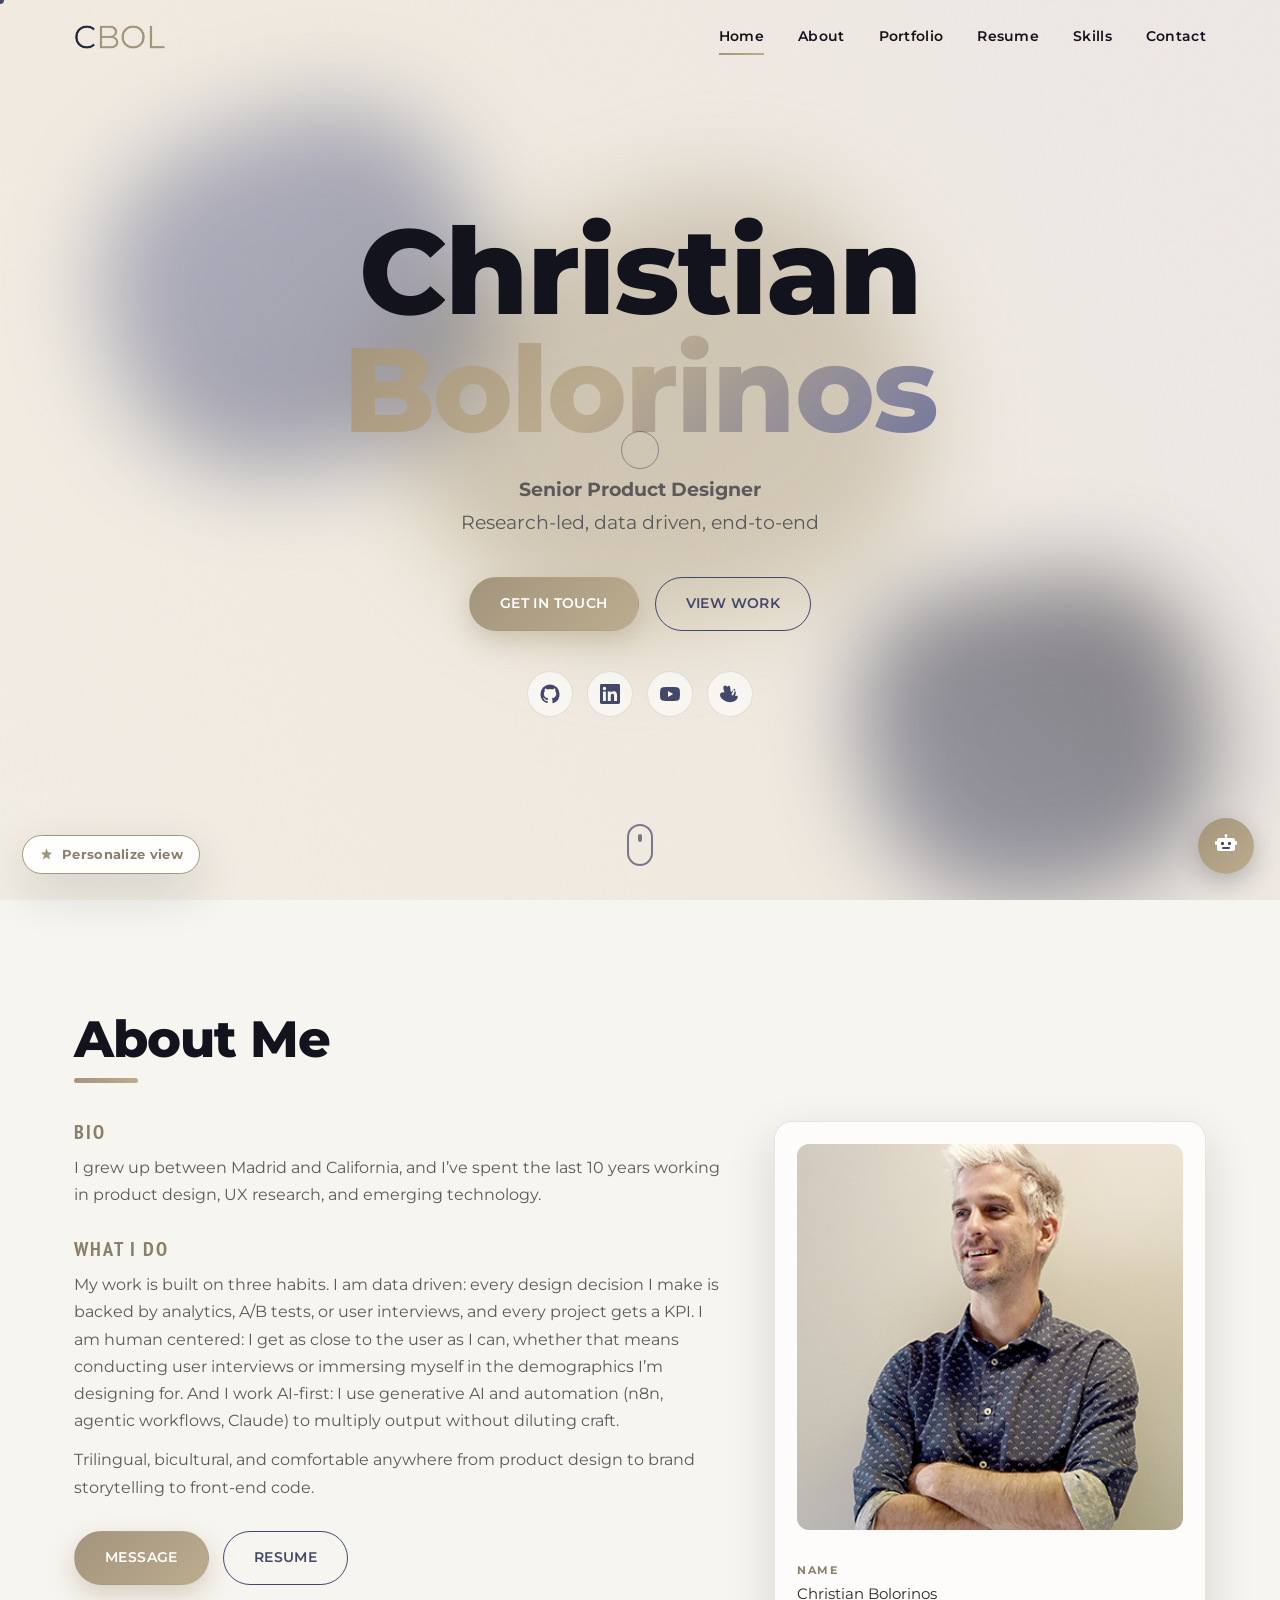
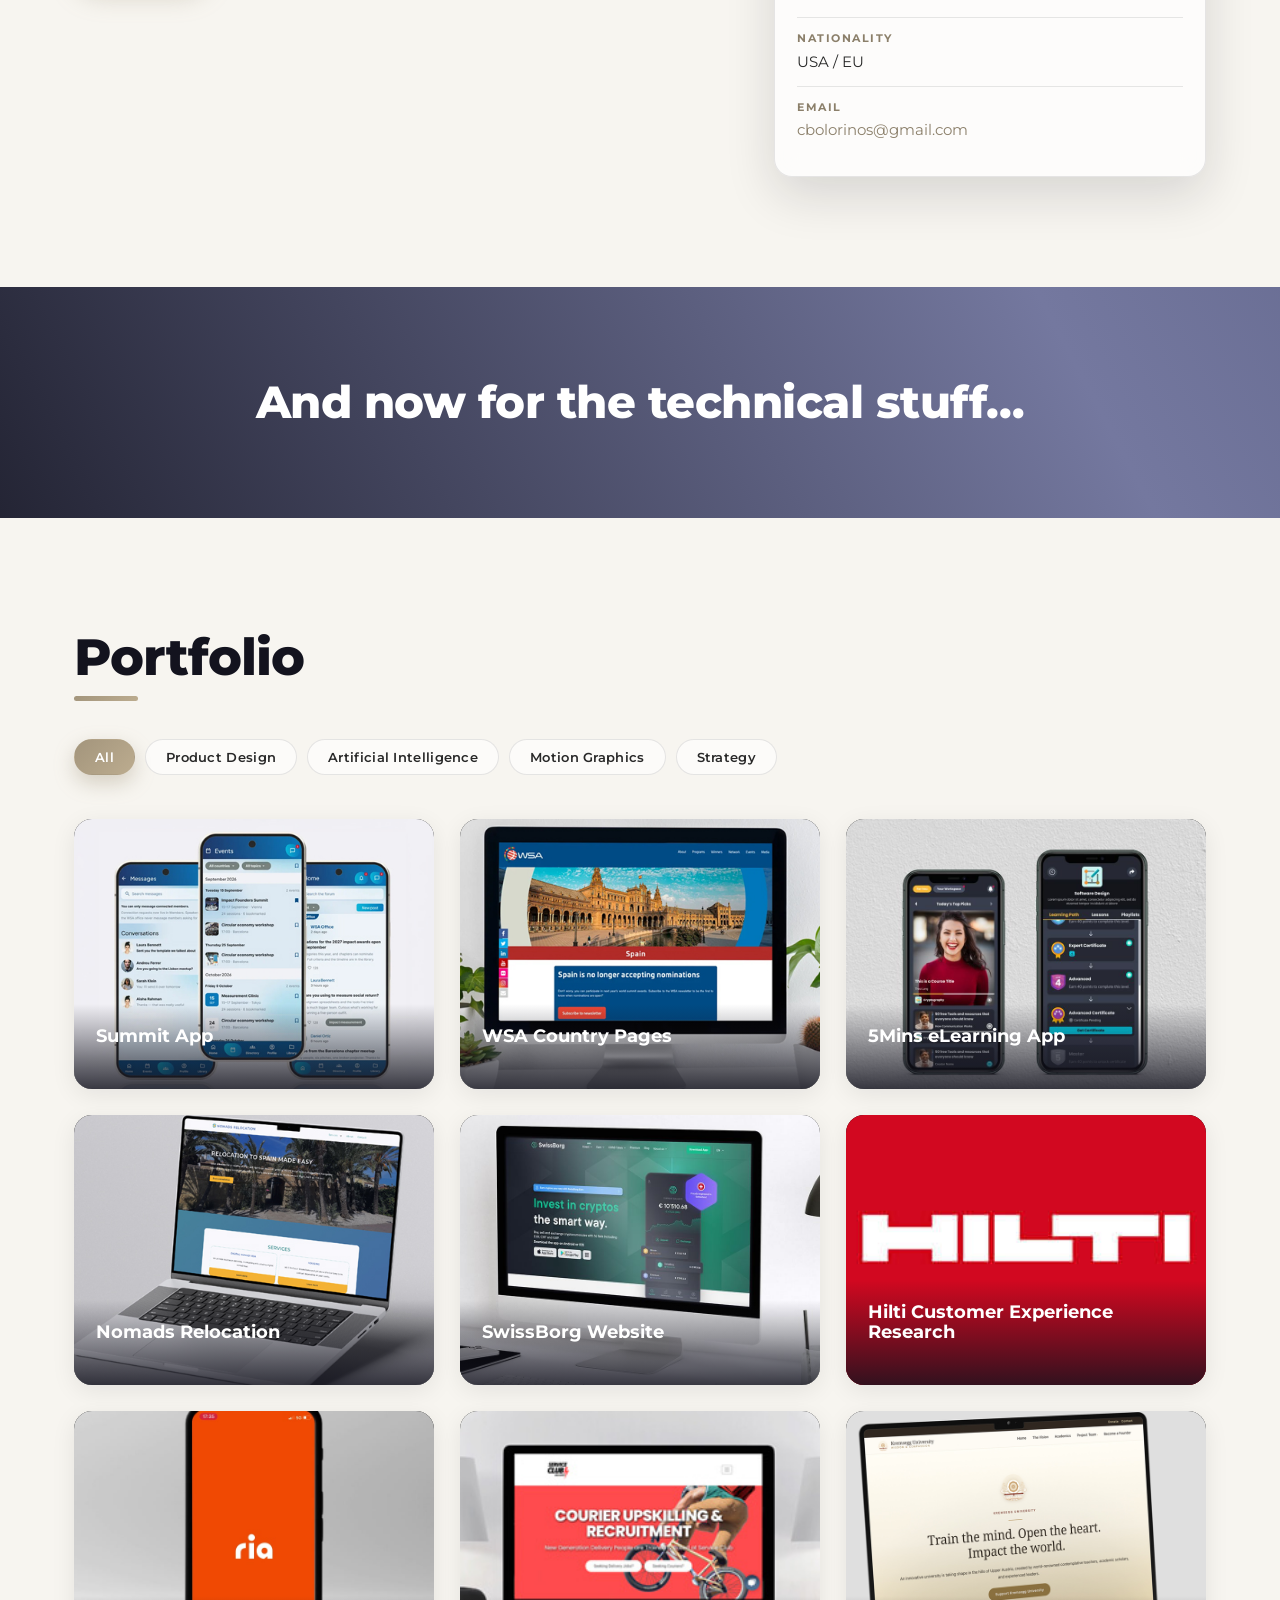
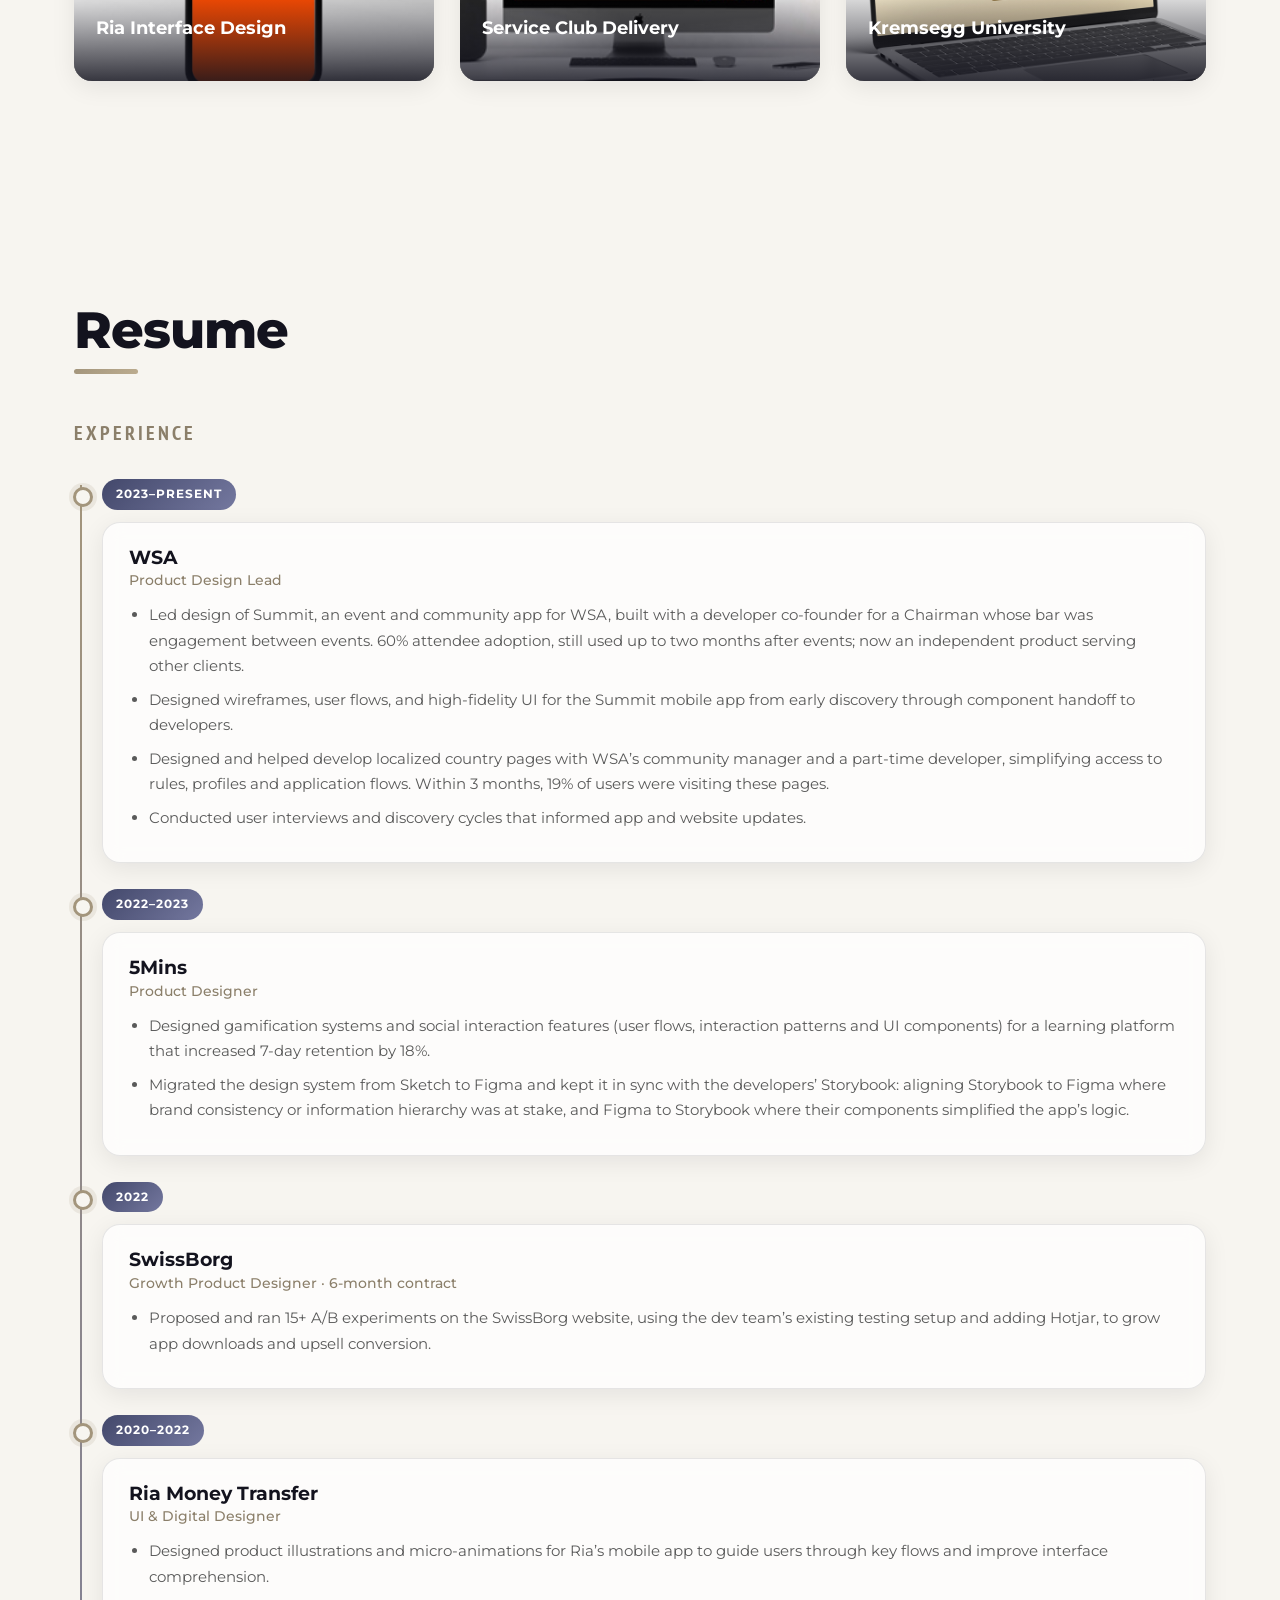
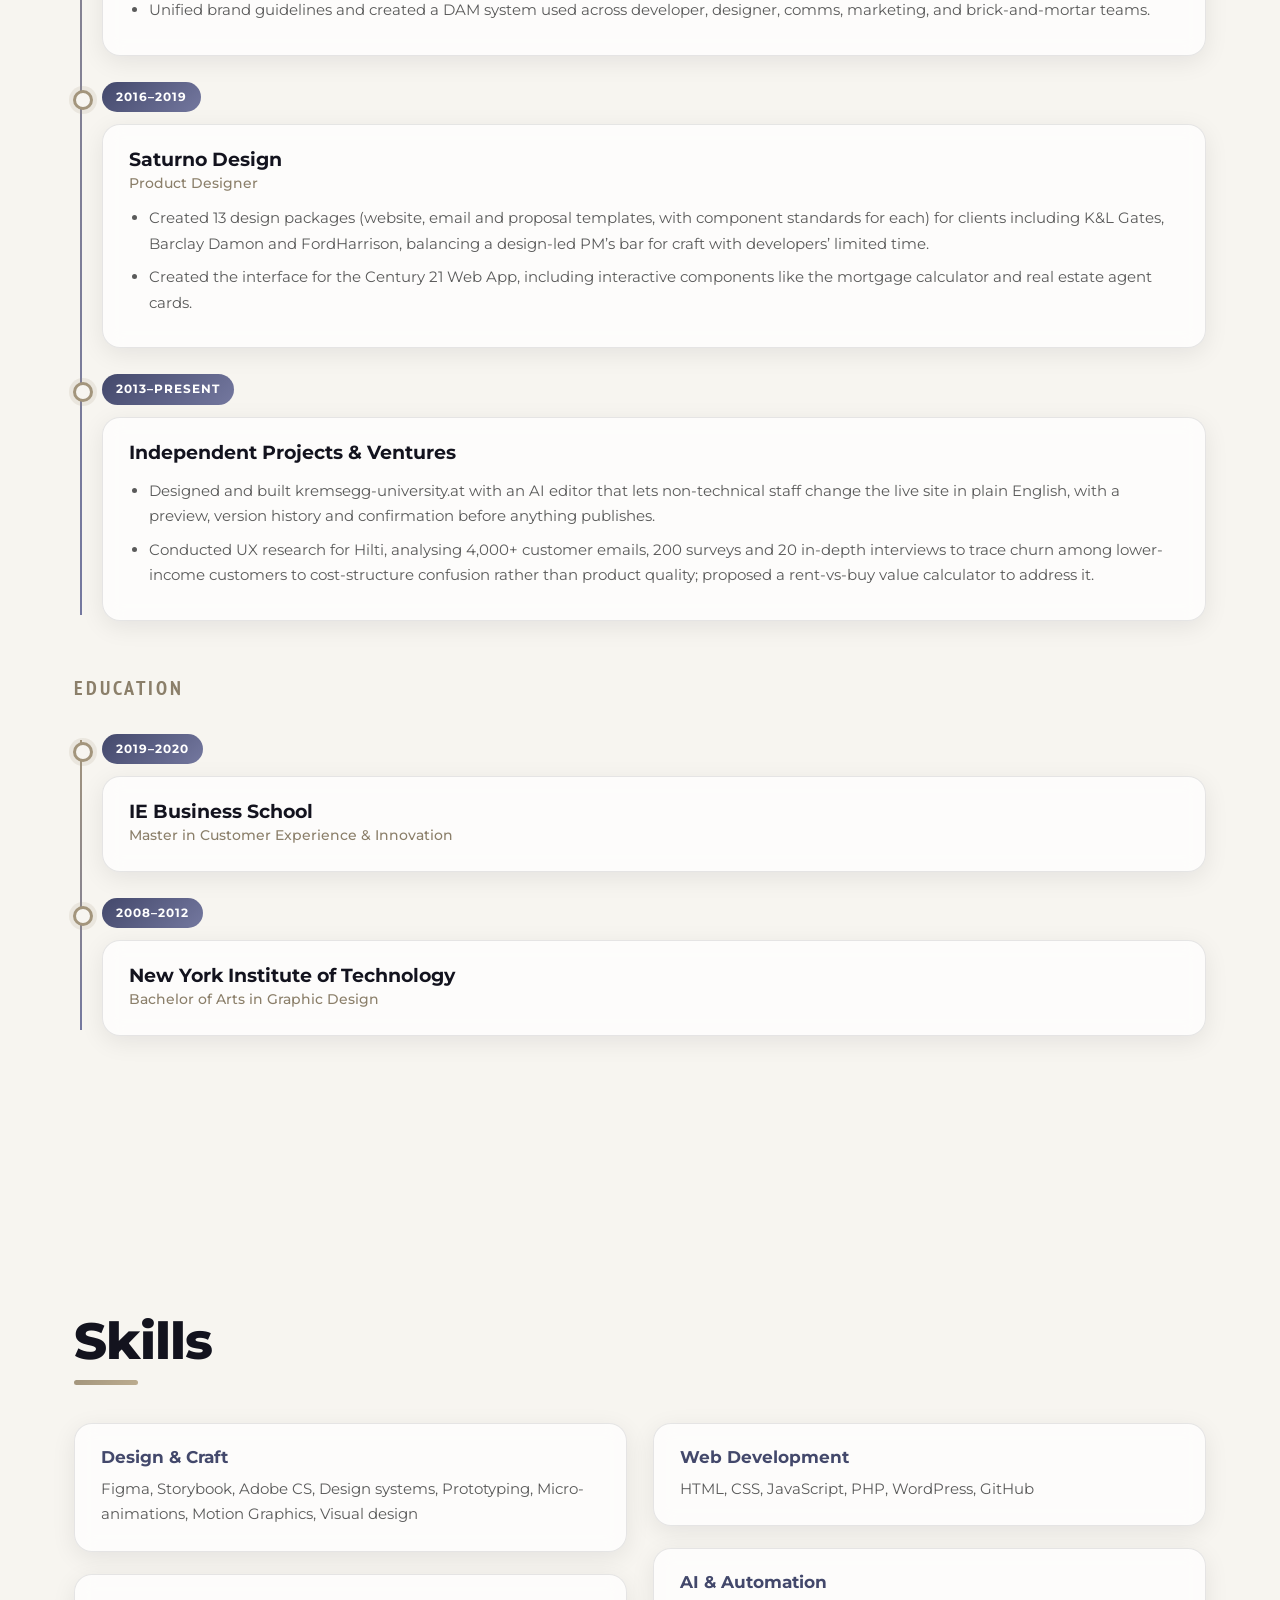
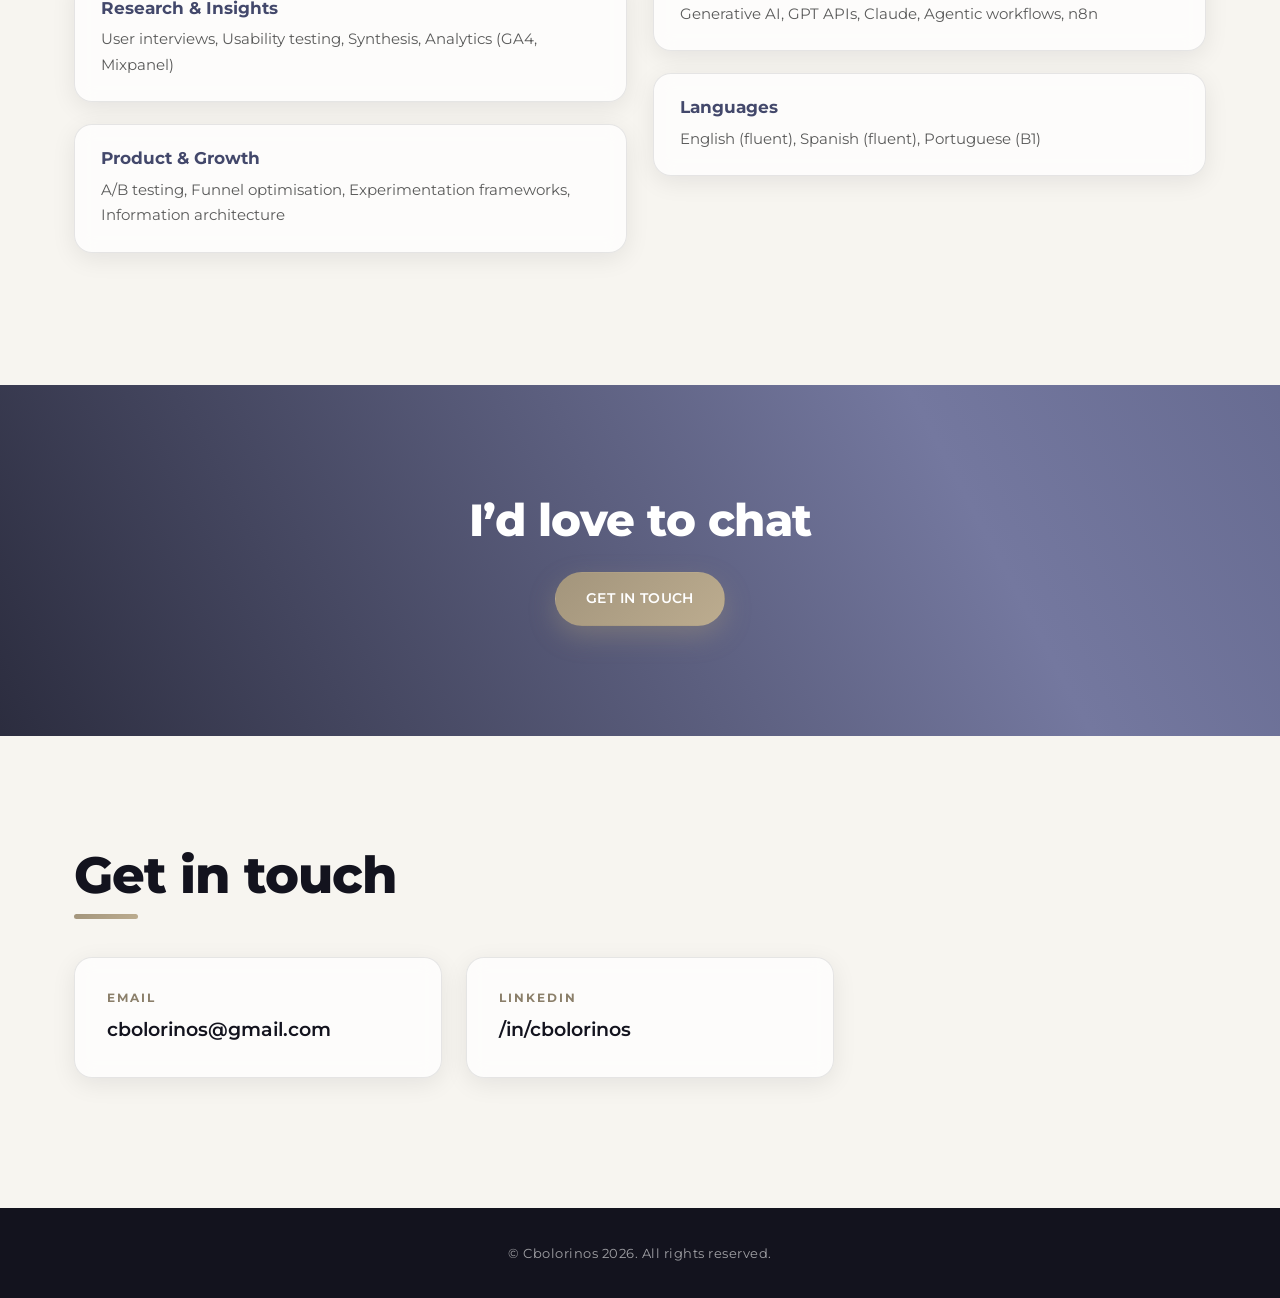
==== commit 317f92e8: "some tweaks" ====
--- a/index.html
+++ b/index.html
@@ -120,12 +120,11 @@
 	<!-- Hero -->
 	<section class="hero" id="home">
 		<div class="hero__content">
-			<p class="hero__eyebrow reveal">Artistry &amp; Design</p>
 			<h1 class="hero__title">
 				<span class="reveal-word">Christian</span>
 				<span class="reveal-word hero__title--accent">Bolorinos</span>
 			</h1>
-			<p class="hero__lede reveal">Designer, developer &amp; communicator working across product design, UX research and emerging technology.</p>
+			<p class="hero__lede reveal"><b>Senior Product Designer</b><br>Research-led, data driven, end-to-end</p>
 			<div class="hero__actions reveal">
 				<a class="btn btn--solid magnetic" href="#contact" data-cursor="link">Get in Touch</a>
 				<a class="btn btn--ghost magnetic" href="#works" data-cursor="link">View Work</a>
@@ -200,13 +199,13 @@
 			</div>
 			<div class="grid" id="grid">
 
-				<article class="card" data-groups='["all","ai","ux"]' data-modal="summit">
-					<div class="card__media"><img src="assets/images/works/summit_thumb.jpg" alt="Summit App" loading="lazy" /></div>
+				<article class="card" data-groups='["all","ai","ux","web"]' data-modal="summit">
+					<div class="card__media"><img src="assets/images/works/summit_thumb.jpg?v=20260917" alt="Summit App" loading="lazy" /></div>
 					<div class="card__body"><h3>Summit App</h3><span class="card__go">View case study</span></div>
 				</article>
 
 				<article class="card" data-groups='["all","web","ux"]' data-modal="wsa">
-					<div class="card__media"><img src="assets/images/works/wsa_thumb.jpg" alt="WSA Country Pages" loading="lazy" /></div>
+					<div class="card__media"><img src="assets/images/works/wsa_thumb.jpg?v=20260917" alt="WSA Country Pages" loading="lazy" /></div>
 					<div class="card__body"><h3>WSA Country Pages</h3><span class="card__go">View case study</span></div>
 				</article>
 
@@ -216,7 +215,7 @@
 				</article>
 
 				<article class="card" data-groups='["all","web","ai"]' data-modal="nomads">
-					<div class="card__media"><img src="assets/images/works/nomads_thumb.jpg" alt="Nomads Relocation" loading="lazy" /></div>
+					<div class="card__media"><img src="assets/images/works/nomads_thumb.jpg?v=20260917" alt="Nomads Relocation" loading="lazy" /></div>
 					<div class="card__body"><h3>Nomads Relocation</h3><span class="card__go">View case study</span></div>
 				</article>
 
@@ -230,8 +229,8 @@
 					<div class="card__body"><h3>Hilti Customer Experience Research</h3><span class="card__go">View case study</span></div>
 				</article>
 
-				<article class="card" data-groups='["ux","web"]' data-modal="riaUI">
-					<div class="card__media"><img src="assets/images/works/riaUI_thumb.jpg" alt="Ria Interface Design" loading="lazy" /></div>
+				<article class="card" data-groups='["all","web","video"]' data-modal="riaUI">
+					<div class="card__media"><video muted loop autoplay playsinline preload="metadata" poster="assets/images/works/ria_splash_poster.jpg" aria-label="Ria Interface Design"><source src="assets/images/works/ria_splash.mp4?v=20260917" type="video/mp4"></video></div>
 					<div class="card__body"><h3>Ria Interface Design</h3><span class="card__go">View case study</span></div>
 				</article>
 
@@ -245,22 +244,17 @@
 					<div class="card__body"><h3>Service Club Delivery</h3><span class="card__go">View case study</span></div>
 				</article>
 
-				<article class="card card--conditional is-hidden" data-groups='["all","video","ai"]' data-reveal-skill="creative,automation" data-reveal-sector="delivery" data-reveal-kw="surfers" data-reveal-filter="ai" data-modal="serviceclubai">
-					<div class="card__media"><video muted loop autoplay playsinline preload="metadata"><source src="assets/images/works/serviceclub_thumb.mp4" type="video/mp4"></video></div>
-					<div class="card__body"><h3>Service Club Social Media</h3><span class="card__go">View case study</span></div>
-				</article>
-
 				<article class="card card--conditional is-hidden" data-groups='["all","web","ai","ux"]' data-reveal-skill="strategy,automation" data-reveal-sector="wellness" data-reveal-kw="wellness" data-modal="gomde">
 					<div class="card__media"><img src="assets/images/works/gomde_thumb.jpg" alt="Gomde EU Website" loading="lazy" /></div>
 					<div class="card__body"><h3>Gomde EU Website</h3><span class="card__go">View case study</span></div>
 				</article>
 
-				<article class="card" data-groups='["all","video","web"]' data-modal="holiday">
+				<article class="card card--conditional is-hidden" data-groups='["all","video","web"]' data-reveal-skill="creative" data-reveal-sector="legal,corporate" data-reveal-filter="video" data-modal="holiday">
 					<div class="card__media"><video muted loop autoplay playsinline preload="metadata"><source src="assets/images/works/barclay_thumb.mp4" type="video/mp4"></video></div>
 					<div class="card__body"><h3>Barclay Damon Website</h3><span class="card__go">View case study</span></div>
 				</article>
 
-				<article class="card card--conditional is-hidden" data-groups='["all","ai","web"]' data-reveal-skill="automation" data-reveal-sector="learning,wellness" data-reveal-kw="kremsegg" data-reveal-filter="ai" data-modal="kremsegg">
+				<article class="card" data-groups='["all","ai","web"]' data-modal="kremsegg">
 					<div class="card__media"><img src="assets/images/works/kremsegg_thumb.jpg" alt="Kremsegg University" loading="lazy" /></div>
 					<div class="card__body"><h3>Kremsegg University</h3><span class="card__go">View case study</span></div>
 				</article>
@@ -286,11 +280,11 @@
 					<div class="tl__panel">
 						<h4>WSA <small>Product Design Lead</small></h4>
 						<ul>
-							<li data-bullet="wsa-0" data-bullet-tags="default,design,strategy,research,creative,events">Co-founded Summit, an event and community app built for WSA, since spun out as an independent product now serving clients unrelated to WSA. 60% attendee adoption, continues getting engagement up to two months after events.</li>
+							<li data-bullet="wsa-0" data-bullet-tags="default,design,strategy,research,creative,events">Led design of Summit, an event and community app for WSA, built with a developer co-founder for a Chairman whose bar was engagement between events. 60% attendee adoption, still used up to two months after events; now an independent product serving other clients.</li>
 							<li data-bullet="wsa-3" data-bullet-tags="default,design,events">Designed wireframes, user flows, and high-fidelity UI for the Summit mobile app from early discovery through component handoff to developers.</li>
-							<li data-bullet="wsa-1" data-bullet-tags="default,strategy,creative,events">Owned the strategy and optimization of WSA&rsquo;s digital ecosystem (website, social, newsletters), driving +169% website traffic and significant audience growth across all channels over two years.</li>
-							<li data-bullet="wsa-2" data-bullet-tags="default,design,research,events">Designed and developed localized country pages, simplifying access to rules, profiles, and application flows. Within 3 months of development, 19% of users were visiting these pages.</li>
-							<li data-bullet="wsa-4" data-bullet-tags="strategy,research,creative,events">Introduced personalized regional newsletters through segmentation of a 20K-subscriber newsletter audience, boosting open rates by 38%.</li>
+							<li data-bullet="wsa-1" data-bullet-tags="strategy,creative,events">Owned the strategy and optimization of WSA&rsquo;s digital ecosystem (website, social, newsletters), driving +169% website traffic and significant audience growth across all channels over two years.</li>
+							<li data-bullet="wsa-2" data-bullet-tags="default,design,research,events">Designed and helped develop localized country pages with WSA&rsquo;s community manager and a part-time developer, simplifying access to rules, profiles and application flows. Within 3 months, 19% of users were visiting these pages.</li>
+							<li data-bullet="wsa-4" data-bullet-tags="strategy,creative,events">Introduced personalized regional newsletters through segmentation of a 20K-subscriber newsletter audience, boosting open rates by 38%.</li>
 							<li data-bullet="wsa-5" data-bullet-tags="default,design,strategy,research">Conducted user interviews and discovery cycles that informed app and website updates.</li>
 							<li data-bullet="wsa-6" data-bullet-tags="automation,learning,events">Created chatbots for WSA events trained on data of the sessions, workshops, locations, speakers, winners, attendees, sponsors and visa info to help attendees navigate the event.</li>
 						</ul>
@@ -302,7 +296,7 @@
 						<h4>5Mins <small>Product Designer</small></h4>
 						<ul>
 							<li data-bullet="fivemins-1" data-bullet-tags="default,design,research,creative,learning">Designed gamification systems and social interaction features (user flows, interaction patterns and UI components) for a learning platform that increased 7-day retention by 18%.</li>
-							<li data-bullet="fivemins-2" data-bullet-tags="default,design,research,creative">Migrated (Sketch to Figma) and maintained design system, overseeing implementation across content, design and engineering teams.</li>
+							<li data-bullet="fivemins-2" data-bullet-tags="default,design,research,creative">Migrated the design system from Sketch to Figma and kept it in sync with the developers&rsquo; Storybook: aligning Storybook to Figma where brand consistency or information hierarchy was at stake, and Figma to Storybook where their components simplified the app&rsquo;s logic.</li>
 						</ul>
 					</div>
 				</div>
@@ -311,9 +305,9 @@
 					<div class="tl__panel">
 						<h4>SwissBorg <small>Growth Product Designer &middot; 6-month contract</small></h4>
 						<ul>
-							<li data-bullet="swissborg-1" data-bullet-tags="default,design,strategy,research,fintech">Designed and ran 15+ A/B experiments on the SwissBorg website, iterating on UI components, interaction patterns and conversion flows based on data insights.</li>
-							<li data-bullet="swissborg-2" data-bullet-tags="strategy,research,creative,fintech">Designed and ran experiments via social campaigns to identify high-converting services, contributing to 25% lower acquisition costs for prioritized offerings.</li>
-							<li data-bullet="swissborg-3" data-bullet-tags="design,creative,fintech,wellness">Created an ESG monitoring interface for cryptocurrencies, helping users make investments that were better aligned with their values.</li>
+							<li data-bullet="swissborg-1" data-bullet-tags="default,design,strategy,research,fintech">Proposed and ran 15+ A/B experiments on the SwissBorg website, using the dev team&rsquo;s existing testing setup and adding Hotjar, to grow app downloads and upsell conversion.</li>
+							<li data-bullet="swissborg-2" data-bullet-tags="strategy,creative,fintech">Designed and ran experiments via social campaigns to identify high-converting services, contributing to 25% lower acquisition costs for prioritized offerings.</li>
+							<li data-bullet="swissborg-3" data-bullet-tags="design,creative,fintech,wellness,research">Created an ESG monitoring interface for cryptocurrencies, helping users make investments that were better aligned with their values.</li>
 						</ul>
 					</div>
 				</div>
@@ -322,21 +316,10 @@
 					<div class="tl__panel">
 						<h4>Ria Money Transfer <small>UI &amp; Digital Designer</small></h4>
 						<ul>
-							<li data-bullet="ria-1" data-bullet-tags="default,research,creative,fintech">Designed Ria&rsquo;s storytelling through social media campaigns, including financial literacy campaign that grew Ria&rsquo;s following by 200%+ (IG) and 70%+ (LI) in under a year.</li>
-							<li data-bullet="ria-2" data-bullet-tags="strategy,research,creative,fintech">Collaborated with HR and Product Marketing to craft a new employer brand identity positioning Ria as a FinTech leader; defined KPIs monitored through LinkedIn interaction data.</li>
-							<li data-bullet="ria-3" data-bullet-tags="default,design,creative,fintech">Designed product illustrations and micro-animations for Ria&rsquo;s mobile app to guide users through key flows and improve interface comprehension.</li>
-							<li data-bullet="ria-4" data-bullet-tags="design,creative,fintech">Unified brand guidelines and created a DAM system used across developer, designer, comms, marketing, and brick-and-mortar teams.</li>
-						</ul>
-					</div>
-				</div>
-				<div class="tl reveal" data-entry="serviceclub">
-					<span class="tl__date">2020</span>
-					<div class="tl__panel">
-						<h4>Service Club <small>Creative Director &middot; 6-month contract</small></h4>
-						<ul>
-							<li data-bullet="serviceclub-1" data-bullet-tags="default,design,strategy,research">Conducted UX research on couriers, identifying a key pain point (processing paperwork) that transformed Service Club value proposition, and demographic trends that reshaped targeting.</li>
-							<li data-bullet="serviceclub-2" data-bullet-tags="creative">Supervised social media campaigns designed to get couriers into the system, increasing Instagram following by 400% and LinkedIn by 75%, and growing the number of couriers in the system by 600%.</li>
-							<li data-bullet="serviceclub-3" data-bullet-tags="design,strategy,research,creative,learning">Created courses on Service Club Academy that helped navigate Spanish work visas, helping turn the couriers&rsquo; biggest blocker into the product&rsquo;s main acquisition channel.</li>
+							<li data-bullet="ria-1" data-bullet-tags="creative,fintech">Designed Ria&rsquo;s storytelling through social media campaigns, including financial literacy campaign that grew Ria&rsquo;s following by 200%+ (IG) and 70%+ (LI) in under a year.</li>
+							<li data-bullet="ria-2" data-bullet-tags="strategy,creative,fintech">Collaborated with HR and Product Marketing to craft a new employer brand identity positioning Ria as a FinTech leader; defined KPIs monitored through LinkedIn interaction data.</li>
+							<li data-bullet="ria-3" data-bullet-tags="default,design,creative,fintech,research">Designed product illustrations and micro-animations for Ria&rsquo;s mobile app to guide users through key flows and improve interface comprehension.</li>
+							<li data-bullet="ria-4" data-bullet-tags="design,creative,fintech,research,default">Unified brand guidelines and created a DAM system used across developer, designer, comms, marketing, and brick-and-mortar teams.</li>
 						</ul>
 					</div>
 				</div>
@@ -346,25 +329,27 @@
 						<h4>Saturno Design <small>Product Designer</small></h4>
 						<ul>
 							<li data-bullet="saturno-1" data-bullet-tags="creative">Established and oversaw implementation of new Saturno brand guidelines.</li>
-							<li data-bullet="saturno-2" data-bullet-tags="default,design,research,creative">Created 13 design packages including website, email, and proposal document templates establishing visual hierarchy, information architecture, and component standards for each. Clients included K&amp;L Gates, Barclay Damon, and FordHarrison.</li>
+							<li data-bullet="saturno-2" data-bullet-tags="default,design,research,creative">Created 13 design packages (website, email and proposal templates, with component standards for each) for clients including K&amp;L Gates, Barclay Damon and FordHarrison, balancing a design-led PM&rsquo;s bar for craft with developers&rsquo; limited time.</li>
+							<li data-bullet="saturno-6" data-bullet-tags="design,research">Designed updates for Saturno&rsquo;s own software (a custom email system, CMS and data analytics platform) that client projects ran on.</li>
 							<li data-bullet="saturno-3" data-bullet-tags="default,design">Created the interface for the Century 21 Web App, including interactive components like the mortgage calculator and real estate agent cards.</li>
 							<li data-bullet="saturno-4" data-bullet-tags="legal">Introduced video hero banners and promo videos into Saturno&rsquo;s design package.</li>
-							<li data-bullet="saturno-5" data-bullet-tags="research,creative">Created a marketing campaign for LensBaby, reframing their products as videography tools to enter a new and growing market.</li>
+							<li data-bullet="saturno-5" data-bullet-tags="creative">Created a marketing campaign for LensBaby, reframing their products as videography tools to enter a new and growing market.</li>
 						</ul>
 					</div>
 				</div>
 				<div class="tl reveal" data-entry="ventures">
 					<span class="tl__date">2013&ndash;Present</span>
 					<div class="tl__panel">
-						<h4>Product Strategy, Entrepreneurship &amp; Venture Leadership</h4>
+						<h4>Independent Projects &amp; Ventures</h4>
 						<ul>
-							<li data-bullet="ventures-1" data-bullet-tags="default,design,strategy,research,automation">Co-founded NomadsRelocation, automating visa workflows for digital nomads relocating to Spain.</li>
-							<li data-bullet="ventures-3" data-bullet-tags="strategy,creative">Co-founded Yaupon Rose, building website and brand, growing Instagram from 0 to 1,200 followers and scaling the team from 3 to 15.</li>
-							<li data-bullet="ventures-4" data-bullet-tags="default,design,creative,learning,wellness">Designed and developed websites and brand identities for: colectivo.ie, gomde.eu, kremsegg-university.at (university website that includes an AI chatbot that allows the website to edit itself if prompted), memoria-colonial.org (University of Bristol education project), and mind-distillery.com.</li>
-							<li data-bullet="ventures-5" data-bullet-tags="design,strategy,research">Conducted UX research for Hilti, analysing 4,000+ customer emails, 200 surveys and 20 in-depth interviews to trace churn among lower-income customers to cost-structure confusion rather than product quality; proposed a rent-vs-buy value calculator to address it.</li>
-							<li data-bullet="ventures-6" data-bullet-tags="strategy,research,automation,learning">Created an educational quiz chatbot for IE Business School&rsquo;s Macroeconomics course.</li>
-							<li data-bullet="ventures-7" data-bullet-tags="learning">Assisted in the creation of Econ Policy 101, an educational game marketed as bonus material for an Economics course on Coursera.</li>
-							<li data-bullet="ventures-8" data-bullet-tags="creative,automation">Created a generative AI social media campaign of &ldquo;super couriers&rdquo; doing stunts on surfboards, snowboards, horses, etc. for Service Club. Videos achieved 150% higher clickthrough rate than Service Club&rsquo;s average of that year.</li>
+							<li data-bullet="ventures-kremsegg" data-bullet-tags="default,design,automation,learning">Designed and built kremsegg-university.at with an AI editor that lets non-technical staff change the live site in plain English, with a preview, version history and confirmation before anything publishes.</li>
+							<li data-bullet="ventures-hilti" data-bullet-tags="default,design,strategy,research,industrial">Conducted UX research for Hilti, analysing 4,000+ customer emails, 200 surveys and 20 in-depth interviews to trace churn among lower-income customers to cost-structure confusion rather than product quality; proposed a rent-vs-buy value calculator to address it.</li>
+							<li data-bullet="ventures-serviceclub-research" data-bullet-tags="research,strategy,learning,delivery">As Creative Director for Service Club (6-month contract, 2020), worked as a courier to research sign-up, found paperwork was the biggest blocker, and turned it into the main acquisition channel through visa courses on Service Club Academy.</li>
+							<li data-bullet="ventures-serviceclub-growth" data-bullet-tags="creative,automation,delivery">Supervised courier-recruitment campaigns for Service Club that grew Instagram following by 400%, LinkedIn by 75% and couriers in the system by 600%.</li>
+							<li data-bullet="ventures-nomads" data-bullet-tags="strategy,automation,relocation">Co-founded Nomads Relocation, automating visa workflows for digital nomads relocating to Spain.</li>
+							<li data-bullet="ventures-edtech" data-bullet-tags="automation,learning">Built an AI quiz chatbot for IE Business School&rsquo;s Macroeconomics course and helped create Econ Policy 101, an educational game offered as bonus material for a Coursera economics course.</li>
+							<li data-bullet="ventures-websites" data-bullet-tags="creative,wellness">Designed and developed websites and brand identities for colectivo.ie, gomde.eu, mind-distillery.com and memoria-colonial.org (a University of Bristol education project).</li>
+							<li data-bullet="ventures-yaupon" data-bullet-tags="strategy">Co-founded Yaupon Rose, building website and brand, growing Instagram from 0 to 1,200 followers and scaling the team from 3 to 15.</li>
 						</ul>
 					</div>
 				</div>
@@ -394,7 +379,7 @@
 			<h2 class="section-title reveal">Skills</h2>
 			<div class="skills__grid">
 				<div class="skills__col reveal">
-					<div class="skills__item"><h4>Design &amp; Craft</h4><p>Figma, Adobe CS, Design systems, Prototyping, Micro-animations, Motion Graphics, Visual design</p></div>
+					<div class="skills__item"><h4>Design &amp; Craft</h4><p>Figma, Storybook, Adobe CS, Design systems, Prototyping, Micro-animations, Motion Graphics, Visual design</p></div>
 					<div class="skills__item"><h4>Research &amp; Insights</h4><p>User interviews, Usability testing, Synthesis, Analytics (GA4, Mixpanel)</p></div>
 					<div class="skills__item"><h4>Product &amp; Growth</h4><p>A/B testing, Funnel optimisation, Experimentation frameworks, Information architecture</p></div>
 				</div>
@@ -457,7 +442,8 @@
 					<p>In these interviews several recurring themes came up over and over again. One was that the calendar (a PDF sent through a WhatsApp group) was hard to navigate. Another was the inefficiency of the networking. A person working in agritech in Japan had very little to say to someone working in fintech in Chile. Also, the jumble of emails and LinkedIn connections attendees ended up with was often difficult to sort through and follow up on. The WSA community would come together for these events, but would mostly fragment again immediately afterwards.</p>
 					<span class="cs-label">What I did</span>
 					<p>My first impulse was to address these issues through the website. I built several MVPs, including an AI agent that had access to attendee and project data and suggested connections aligned with each user&rsquo;s goals. These solutions received mostly positive feedback but were clunky and often drowned out by other communication channels. I also evaluated several SaaS solutions. While many solved the calendar problem, none effectively improved networking or helped maintain community engagement after the event. I considered building a custom app, but WSA did not have an in-house mobile developer or the budget to hire an agency.</p>
-					<p>It was around this time that I met Emeka through the WSA community. He had identified a similar need to keep the community connected between events and was willing to work partially for equity. His conditions were for us to make it a white-label app, so that it could serve other clients, potentially creating a new revenue stream for WSA. After discussions with key stakeholders, Emeka and I began developing a solution together.</p>
+					<span class="cs-label">Team and constraints</span>
+					<p>Summit was built by two people for one very clear stakeholder. Emeka, a developer I met through the WSA community, built the app and worked partly for equity. Making it white-label, so it could serve clients beyond WSA, was his idea, and it&rsquo;s the reason Summit is an independent product today. Peter Bruck, WSA&rsquo;s Chairman, was only interested in an app if it kept people engaged between events and strengthened what WSA really offers its members: network capital. That set the bar for every decision. A better calendar alone wouldn&rsquo;t meet it, so the calendar was only the first iteration. The second focused on projects, the community feed and connections.</p>
 					<img loading="lazy" src="assets/images/works/summit3.jpg" alt="Summit App screens" />
 					<h3 class="cs-h3"><a href="https://summitcommunity.app/" target="_blank" rel="noopener">The Summit App</a></h3>
 					<p>Explore it on the <a href="https://summitcommunity.app/" target="_blank" rel="noopener">Summit website</a>.</p>
@@ -470,6 +456,7 @@
 					<img loading="lazy" src="assets/images/works/summit4.jpg" alt="Summit App screens" />
 					<span class="cs-label">Results</span>
 					<div class="cs-callout"><div class="cs-num">60%<small>attendee adoption</small></div><p>After two events the data was clear: over 60% of attendees engaged with the app, and it continues getting engagement up to two months after events, implying real follow-ups.</p></div>
+					<p>That second number is the one Peter cared about: people were still using the app to follow up long after the event ended.</p>
 					<p>Summit has since spun out of WSA and now operates as an independent product, serving clients with no connection to the organisation it was originally built for &mdash; among them Gomde and Quinta del Sordo.</p>
 					<span class="cs-label">Related WSA work</span>
 					<p>This grew out of a wider remit at WSA that also covered the website and the identity for their flagship event.</p>
@@ -495,11 +482,13 @@
 					<p>On the previous website, this created significant friction for applicants. Users had to manually find their country&rsquo;s local expert and contact them to understand the application process, which varied widely between regions. As a result, potential applicants often struggled to understand how to participate or how to engage with their local WSA community.</p>
 					<span class="cs-label">What I did</span>
 					<p>To address this, I designed and developed a system of <a href="https://wsa-global.org/country/spain/" target="_blank" rel="noopener">dynamic country pages</a> that centralized all local information in one place. Each page displayed the country-specific application process, linked directly to the correct submission database, and showcased local winners, youth ambassadors, national experts, and upcoming events. The pages followed a standard treatment to stay consistent and maintainable globally, but were also customizable by the local experts to reflect each country&rsquo;s process. This allowed users to quickly understand how to apply and provided clear entry points into their local WSA network.</p>
+					<video width="100%" loop muted autoplay playsinline preload="metadata"><source src="assets/images/works/wsa-country-pages.mp4?v=20260917" type="video/mp4"></video>
+					<span class="cs-label">Team and constraints</span>
+					<p>There was no in-house development team. Stefan Rath, the developer who had built the original WSA site, was on a four-hours-a-month contract, so I designed the pages and wrote most of the code myself. Stefan stepped in on bugs I couldn&rsquo;t crack, and helped me connect the pages to a country ID that already existed in the database, so national experts and projects would be linked to the right country automatically. I worked with WSA&rsquo;s community manager to map how the application process differed between countries, so the system reflected local processes while staying maintainable across every country.</p>
 					<span class="cs-label">Results</span>
 					<div class="cs-callout"><div class="cs-num">19%<small>of all site users</small></div><p>Within three months of launch, 19% of users were visiting the country pages. Application volume rose significantly, WSA&rsquo;s local presence strengthened, and users could move from discovery to application in a single flow.</p></div>
 					<span class="cs-label">Beyond the country pages</span>
 					<p>In addition to the country pages, I worked on improving regional engagement through WSA&rsquo;s newsletter. Using location data available in Brevo, I segmented WSA&rsquo;s 20,000-contact mailing list into five geographic regions. This allowed us to promote local events and highlight regionally relevant success stories, which led to improved engagement and higher open rates in subsequent campaigns.</p>
-					<p>My role in these initiatives covered both design and development. I collaborated closely with WSA&rsquo;s community manager to understand the operational differences between countries and ensure that the system accurately reflected local processes while remaining maintainable at a global scale.</p>
 					<p>I also produced an explainer video for WSA, creating motion graphics that helped communicate the organization&rsquo;s mission and participation model more clearly to new audiences.</p>
 					<div class="cs-video"><iframe loading="lazy" src="https://www.youtube.com/embed/nbmtBuqB_74?si=GaRGnG8D2tSjoIf6" title="WSA explainer video" frameborder="0" allow="accelerometer; autoplay; clipboard-write; encrypted-media; gyroscope; picture-in-picture" allowfullscreen></iframe></div>
 					<span class="cs-label">Related WSA work</span>
@@ -519,11 +508,12 @@
 					<div class="cs-meta"><h5>Client: <a href="https://www.riamoneytransfer.com/" target="_blank" rel="noopener">Ria Money Transfer</a></h5><p class="cs-role">Role: UI &amp; Digital Designer</p></div>
 					<div class="cs-chips"><span class="cs-chip">Simultaneous launch in 5 markets</span><span class="cs-chip">Lottie animations at friction moments</span><span class="cs-chip">Product &harr; support feedback loop</span></div>
 					<p class="cs-tldr"><strong>Ria&rsquo;s mobile app had to launch across five markets at once, in the middle of a pandemic. I was in charge of enforcing the newly defined brand guidelines and doing some custom illustrations and animations. I also organized the feedback sessions between product and customer support that helped inform product direction.</strong></p>
-					<img loading="lazy" src="assets/images/works/riaUI_thumb.jpg" alt="Ria interface design" />
+					<video width="100%" loop muted autoplay playsinline preload="metadata" poster="assets/images/works/ria_splash_poster.jpg" aria-label="Ria app splash screens"><source src="assets/images/works/ria_splash.mp4?v=20260917" type="video/mp4"></video>
 					<span class="cs-label">Context</span>
 					<p>Before I was involved in the Ria app, I had spent the better part of a year building the internal infrastructure for Ria&rsquo;s visual identity. This included a Digital Asset Management system that gave every team (developers, designers, comms, marketing, and brick-and-mortar operations) a single source of truth for brand assets. It also included an internal intranet and a comprehensive set of brand guidelines built in Frontify, which formalized Ria&rsquo;s evolving visual language across touchpoints for the first time.</p>
 					<span class="cs-label">Problem</span>
 					<p>That groundwork is what got me looped into the app. Ria was preparing to launch its mobile app across multiple markets simultaneously, and the design team needed someone who understood the brand deeply enough to ensure the app&rsquo;s visual language felt continuous with everything else Ria was putting into the world. The design challenge was one of translation. The warmth and cultural specificity of Ria&rsquo;s social media presence, the visual codes of the physical locations, the illustration style we&rsquo;d developed for marketing; all of it needed to find its equivalent in a mobile interface, which operates under very different constraints.</p>
+					<img loading="lazy" src="assets/images/works/riaillustrations.jpg" alt="Ria app onboarding illustrations: Send Money and Cash Pickup" />
 					<span class="cs-label">What I did</span>
 					<p>My contribution had a few distinct threads. I worked directly with the product team to introduce the illustration assets I had developed into the app, reformatting them for mobile dimensions and animating a selection in Lottie to guide users through key flows and improve comprehension at moments of friction. I also ran sessions showing the product team how to use the intranet and brand guidelines correctly.</p>
 					<span class="cs-label">Beyond the brief</span>
@@ -558,6 +548,9 @@
 					<p>The platform initially included basic streaks and daily goals, which proved insufficient for long-term motivation. I designed a structured learning path supported by badges and certificates, drawing inspiration from Duolingo&rsquo;s progression and reward systems.</p>
 					<p>Users unlocked badges by earning skill points through watching relevant videos. After unlocking three badges, they became eligible to earn certificates. Upon completing the required lessons, users were prompted to take an assessment. Since every user watched different videos, there was no way to automatically generate quizzes, as each learning path was unique. To solve this, we included an AI agent powered by ChatGPT. It analyzed their recent lessons and generated quiz questions. Users scoring above 80% received a shareable certificate, meaning they could demonstrate tangible proof of their learnings on LinkedIn.</p>
 					<a href="https://www.figma.com/proto/Ip9yECNVDyQvegLyfAJfhl/5Mins?type=design&node-id=19-27955&t=bbT88dK6OQSvwC8k-1&scaling=scale-down&page-id=16%3A1879&starting-point-node-id=19%3A27955&show-proto-sidebar=1&mode=design" target="_blank" rel="noopener"><img loading="lazy" src="assets/images/works/5mins_figma.jpg" alt="5Mins gamification prototype" /></a>
+					<span class="cs-label">Team and constraints</span>
+					<p>I reported to the PM, whose priority was the KPIs shown to investors. The company depended on its next funding round, so retention and engagement numbers were the brief. The developers were overstretched, so every design had to move those numbers without adding much build time.</p>
+					<p>That made the design system a constant negotiation between two sources of truth: my Figma library and the developers&rsquo; Storybook. Rather than forcing one to always win, I reconciled them component by component. Where Storybook had drifted on brand consistency or information hierarchy (inconsistent CTAs, mixed font usage, mismatched corner radii), we brought Storybook back in line with Figma, because those inconsistencies erode trust in the interface. Where the developers&rsquo; version of a component simplified the app&rsquo;s logic, I adapted Figma to Storybook. Design and code stayed in sync, and the developers didn&rsquo;t have to rebuild anything that already worked.</p>
 					<span class="cs-label">Results</span>
 					<div class="cs-callout"><div class="cs-num">+18%<small>7-day retention</small></div><p>The redesigned engagement layer lifted 7-day retention by 18% and improved repeat usage across the platform as 5Mins scaled past 7k monthly users.</p></div>
 					<div class="cs-cta"><p>Want to talk through this project?</p><a class="btn btn--solid" href="#contact" data-close>Get in touch</a></div>
@@ -576,6 +569,7 @@
 					<p class="cs-tldr"><strong>At SwissBorg, I led initiatives to optimize the marketing website, improve app downloads, and validate new product offerings through UX research and experimentation.</strong></p>
 					<span class="cs-label">Context</span>
 					<p>I joined SwissBorg on a 6 month contract to work on conversion, and everything below was designed, tested and shipped inside that window.</p>
+					<p>I had a lot of autonomy. The PM&rsquo;s goals were simple: more app downloads and more premium upsells, and how to get there was up to me. I proposed running A/B tests; the developers already had the infrastructure, so it was easy to start. I also set up Hotjar, so we could see which interactive components people actually used, not just which variant won.</p>
 					<span class="cs-label">What I did</span>
 					<p>The website&rsquo;s main goal was to drive app downloads. I designed and executed conversion optimization initiatives. One of these was running continuous A/B tests, and prioritizing high-performing components. One clear example was the QR code on the home screen: originally visible only on hover, displaying it by default led to an increase in the conversion rate by about 20%.</p>
 					<a href="https://www.figma.com/proto/MbjOJ55CXnmGABGSz9ilwr/SwissBorg?kind=&node-id=2%3A124354&page-id=2%3A123885&scaling=scale-down&show-proto-sidebar=1&starting-point-node-id=2%3A124354" target="_blank" rel="noopener"><img loading="lazy" src="assets/images/works/swissborg_1.jpg" alt="SwissBorg website prototype" /></a>
@@ -595,7 +589,7 @@
 			<div class="modal__scroll">
 				<div class="modal__head"><h3>Barclay Damon Website</h3></div>
 				<div class="modal__body">
-					<div class="cs-meta"><h5>Client: <a href="https://www.barclaydamon.com/" target="_blank" rel="noopener">Barclay Damon</a></h5><p class="cs-role">Role: Web Designer</p></div>
+					<div class="cs-meta"><h5>Client: <a href="https://www.barclaydamon.com/" target="_blank" rel="noopener">Barclay Damon</a></h5><p class="cs-role">Role: Product Designer</p></div>
 					<div class="cs-chips"><span class="cs-chip">9 offices &middot; 65 practice areas</span><span class="cs-chip">Hundreds of attorneys</span><span class="cs-chip">Still live ~10 years later</span></div>
 					<p class="cs-tldr"><strong>This project focused on redesigning the website for <a href="https://www.barclaydamon.com/" target="_blank" rel="noopener">Barclay Damon</a>, an international law firm with 9 offices, 65 practice areas, and hundreds of attorneys. The core challenge was not visual refresh, but scale: creating a system that could accommodate a large, complex organization without fragmenting the brand or overwhelming users.</strong></p>
 					<img loading="lazy" src="assets/images/works/portfolio-5.gif" alt="Barclay Damon website" />
@@ -604,6 +598,8 @@
 					<img loading="lazy" src="assets/images/works/concept2.jpg" alt="Barclay Damon concept" />
 					<p>The final direction prioritized adaptability and longevity over expressiveness. The website was designed as a modular system, allowing hundreds of pages to be created, maintained, and evolved without design conflicts. Motion and visual differentiation were used selectively to avoid compromising clarity or performance.</p>
 					<a href="https://www.barclaydamon.com/" target="_blank" rel="noopener"><video width="100%" loop muted autoplay playsinline preload="metadata"><source src="assets/images/works/barclay.mp4" type="video/mp4"></video></a>
+					<span class="cs-label">Team and constraints</span>
+					<p>At Saturno I worked between a PM from a design background, who pushed for beautiful, current, craft-driven work, and a small dev team who pushed back for simplicity and reduced dev time.</p>
 					<span class="cs-label">Results</span>
 					<div class="cs-callout"><div class="cs-num">10 yrs<small>and still live</small></div><p>The site was built almost 10 years ago, is still live, and still doesn&rsquo;t look dated &mdash; the modular system has absorbed a decade of new pages without fragmenting.</p></div>
 					<p>While my role included hands-on design, the strategic value of the project lay in translating organizational complexity into a coherent digital structure that balanced marketing needs, editorial autonomy, and long-term maintainability within a custom CMS environment. It remains one of my favorite examples of my early work!</p>
@@ -662,8 +658,6 @@
 					<div class="cs-callout"><div class="cs-num">7x<small>courier growth</small></div><p>Couriers in the system rose from 2,000 to 14,000 in the six months I worked there. Instagram grew 400% and LinkedIn 75%, and the rapidly inflating metrics won contracts with 4 major companies: Glovo, Uber Eats, Stuart and Getir.</p></div>
 					<span class="cs-label">What I learned</span>
 					<p>The insight that transformed the business came from outside the product. Riding the bike surfaced what surveys alone never would have.</p>
-					<span class="cs-label">What came next</span>
-					<p>Several years after the contract ended, Service Club came back. The CEO asked me to take on a new social campaign &mdash; this time built around AI-generated video. <a href="#" data-modal-goto="serviceclubai">See the Service Club Social Media case study &rarr;</a></p>
 					<div class="cs-cta"><p>Want to talk through this project?</p><a class="btn btn--solid" href="#contact" data-close>Get in touch</a></div>
 				</div>
 			</div>
@@ -678,13 +672,14 @@
 					<div class="cs-meta"><h5>Client: Freelance</h5><p class="cs-role">Role: AI Automation/Brand Strategist</p></div>
 					<div class="cs-chips"><span class="cs-chip">~5% chatbot conversion</span><span class="cs-chip">Near-zero running costs</span><span class="cs-chip">Automated lead discovery</span></div>
 					<p class="cs-tldr"><strong>A chatbot I built to stop answering friends&rsquo; visa questions became a self-sustaining relocation business. AI handles the education and qualification; humans handle the high-stakes legal work.</strong></p>
-					<a href="https://nomadsrelocation.com/" target="_blank" rel="noopener"><img loading="lazy" src="assets/images/works/nomads1.jpg" alt="Nomads Relocation" /></a>
+					<a href="https://nomadsrelocation.com/" target="_blank" rel="noopener"><img loading="lazy" src="assets/images/works/nomads1.jpg?v=20260917" alt="Nomads Relocation" /></a>
 					<span class="cs-label">How it started</span>
 					<p><a href="https://nomadsrelocation.com/" target="_blank" rel="noopener">Nomads Relocation</a> started as a WhatsApp message. A few friends were planning to move to Spain and kept asking me the same questions about the Digital Nomad Visa, about tax registration, about what paperwork they needed. I built a simple chatbot to handle those questions so I didn&rsquo;t have to answer them manually every time.</p>
 					<p>The chatbot was more useful than I expected. When a friend who worked as a real estate agent in the US mentioned that many of her clients relocating to Spain were running into the same friction, I embedded the chatbot in a proper website and started paying attention to the conversations people had with it. The pattern was consistent: once someone had figured out their visa eligibility, they generally asked for an immigration lawyer. A small portion asked about housing, banking and insurance as well. Each service we added came directly from questions the chatbot was already fielding.</p>
-					<a href="https://nomadsrelocation.com/" target="_blank" rel="noopener"><img loading="lazy" src="assets/images/works/nomads2.jpg" alt="Nomads Relocation site" /></a>
+					<video width="100%" loop muted autoplay playsinline preload="metadata" aria-label="Nomad Bot demo"><source src="assets/images/works/nomad_bot.mp4?v=20260917b" type="video/mp4"></video>
 					<span class="cs-label">How it works</span>
 					<p>The customer journey now works like this. Most users find us organically, but we also go looking for them. Automated workflows monitor Reddit and Facebook for people mentioning a move to Spain, asking about the Digital Nomad Visa, or expressing frustration with the paperwork process. An AI agent assesses each post for relevance and drafts a response; I review and post it manually, since both platforms penalize automated behavior heavily. The post leads them to the website where they can interact with the chatbot. The chatbot converts at around 5%, and it costs almost nothing to run, and the conversations it has before people are ready to commit are building trust. By the time someone does convert, they&rsquo;ve already been educated on the process and pre-qualified themselves. The low-touch freemium model also means the business requires very little of my time on a day-to-day basis, which was always the intention.</p>
+					<a href="assets/images/works/nomadsprocess.jpg" target="_blank" rel="noopener"><img loading="lazy" src="assets/images/works/nomadsprocess.jpg" alt="Nomads Relocation end-to-end system: automation, AI and human-in-the-loop steps from lead discovery to visa submission" /></a>
 					<span class="cs-label">Results</span>
 					<div class="cs-callout"><div class="cs-num">~5%<small>chatbot conversion</small></div><p>The chatbot converts around 5% of conversations at near-zero cost. By the time someone commits, they&rsquo;ve already been educated on the process and pre-qualified themselves.</p></div>
 					<span class="cs-label">What I learned</span>
@@ -718,31 +713,6 @@
 		</div>
 
 		<!-- Service Club AI -->
-		<div class="modal" data-modal-id="serviceclubai">
-			<button class="modal__close" aria-label="Close">&times;</button>
-			<div class="modal__scroll">
-				<div class="modal__head"><h3>Service Club Social Media</h3></div>
-				<div class="modal__body">
-					<div class="cs-meta"><h5>Client: <a href="https://serviceclub.com/" target="_blank" rel="noopener">Service Club</a></h5><p class="cs-role">Role: Creative Director</p></div>
-					<div class="cs-chips"><span class="cs-chip">12,000+ views on top reel</span><span class="cs-chip">2.5% CTR vs &lt;1% average</span><span class="cs-chip">Reusable Canva template system</span></div>
-					<p class="cs-tldr"><strong>Several years after working at Service Club, they approached me because their social media campaigns had gotten way too &ldquo;stock-photoey&rdquo;.</strong> The CEO reached out to me because she had always appreciated the eccentric, human touch that I had added to the brand. I was happy to help out. Partly because I always enjoyed the autonomy I had when working for Service Club, and also because I had been looking for an excuse to do a campaign with AI generated video.</p>
-					<div class="cs-video cs-video--vertical"><iframe loading="lazy" src="https://www.youtube.com/embed/UYNlzYViEvE" title="Service Club surfer reel" frameborder="0" allow="accelerometer; autoplay; clipboard-write; encrypted-media; gyroscope; picture-in-picture" allowfullscreen></iframe></div>
-					<span class="cs-label">What I did</span>
-					<p>The objective was simply to get people to sign up to be couriers on their system. My solution was to grab the users attention to get them to stop scrolling, and then to offer them a job. I made some reels, some stories and some posts. One of the best performing ones was this one - a surfer who was carrying a few parcels. The visual was strange enough to catch people&rsquo;s attention, and after just a few seconds they were prompted to sign up with Service Club. The reel got more than 12,000 views (it was boosted, though I don&rsquo;t know how much money they put on it), and a 2.5% click through rate (they usually averaged less than 1%). I suspect this surfer courier&rsquo;s success was due to his extraordinarily good looks!<br>The campaign featured a variety of outrageous AI generated scenarios that made couriers look like the coolest people in the world. They included spider man, superman, surfers, snowboarders, Santa Clause, the Grinch and a few others. There were also some regional campaigns made for when Service Club needed more people in their system for a specific location. The reel below is one that I made for when they were seeking couriers in London.</p>
-					<div class="cs-video cs-video--vertical"><iframe loading="lazy" src="https://www.youtube.com/embed/H93dBCk2VvI" title="Service Club London reel" frameborder="0" allow="accelerometer; autoplay; clipboard-write; encrypted-media; gyroscope; picture-in-picture" allowfullscreen></iframe></div>
-					<span class="cs-label">Results</span>
-					<div class="cs-callout"><div class="cs-num">2.5%<small>click-through rate</small></div><p>The best reel drew 12,000+ views with a 2.5% CTR &mdash; against a channel average of less than 1%.</p></div>
-					<span class="cs-label">The handoff</span>
-					<p>The campaign was successful but Service Club didn&rsquo;t have enough funding for me, and I didn&rsquo;t have enough time for them. As always though, I made sure to accommodate them as much as possible. One way to do this was by making templates. This template on Canva had the skyline and text as a separate layer from the &ldquo;super courier&rdquo;. This meant that they could drop any skyline into the background layer and reuse the template for any city specific campaign they needed.</p>
-					<img loading="lazy" src="assets/images/works/londonneedsyou.jpg" alt="London needs you campaign" />
-					<span class="cs-label">Where this started</span>
-					<p>This campaign followed a six-month contract as Creative Director with the same client. <a href="#" data-modal-goto="serviceclub">See the Service Club Delivery case study &rarr;</a></p>
-					<div class="cs-cta"><p>Want to talk through this project?</p><a class="btn btn--solid" href="#contact" data-close>Get in touch</a></div>
-				</div>
-			</div>
-		</div>
-
-		<!-- Gomde -->
 		<div class="modal" data-modal-id="gomde">
 			<button class="modal__close" aria-label="Close">&times;</button>
 			<div class="modal__scroll">
@@ -857,6 +827,6 @@
 	</div>
 
 	<script src="assets/js/main.js?v=8"></script>
-	<script src="assets/js/personalize.js?v=17"></script>
+	<script src="assets/js/personalize.js?v=24"></script>
 </body>
 </html>
